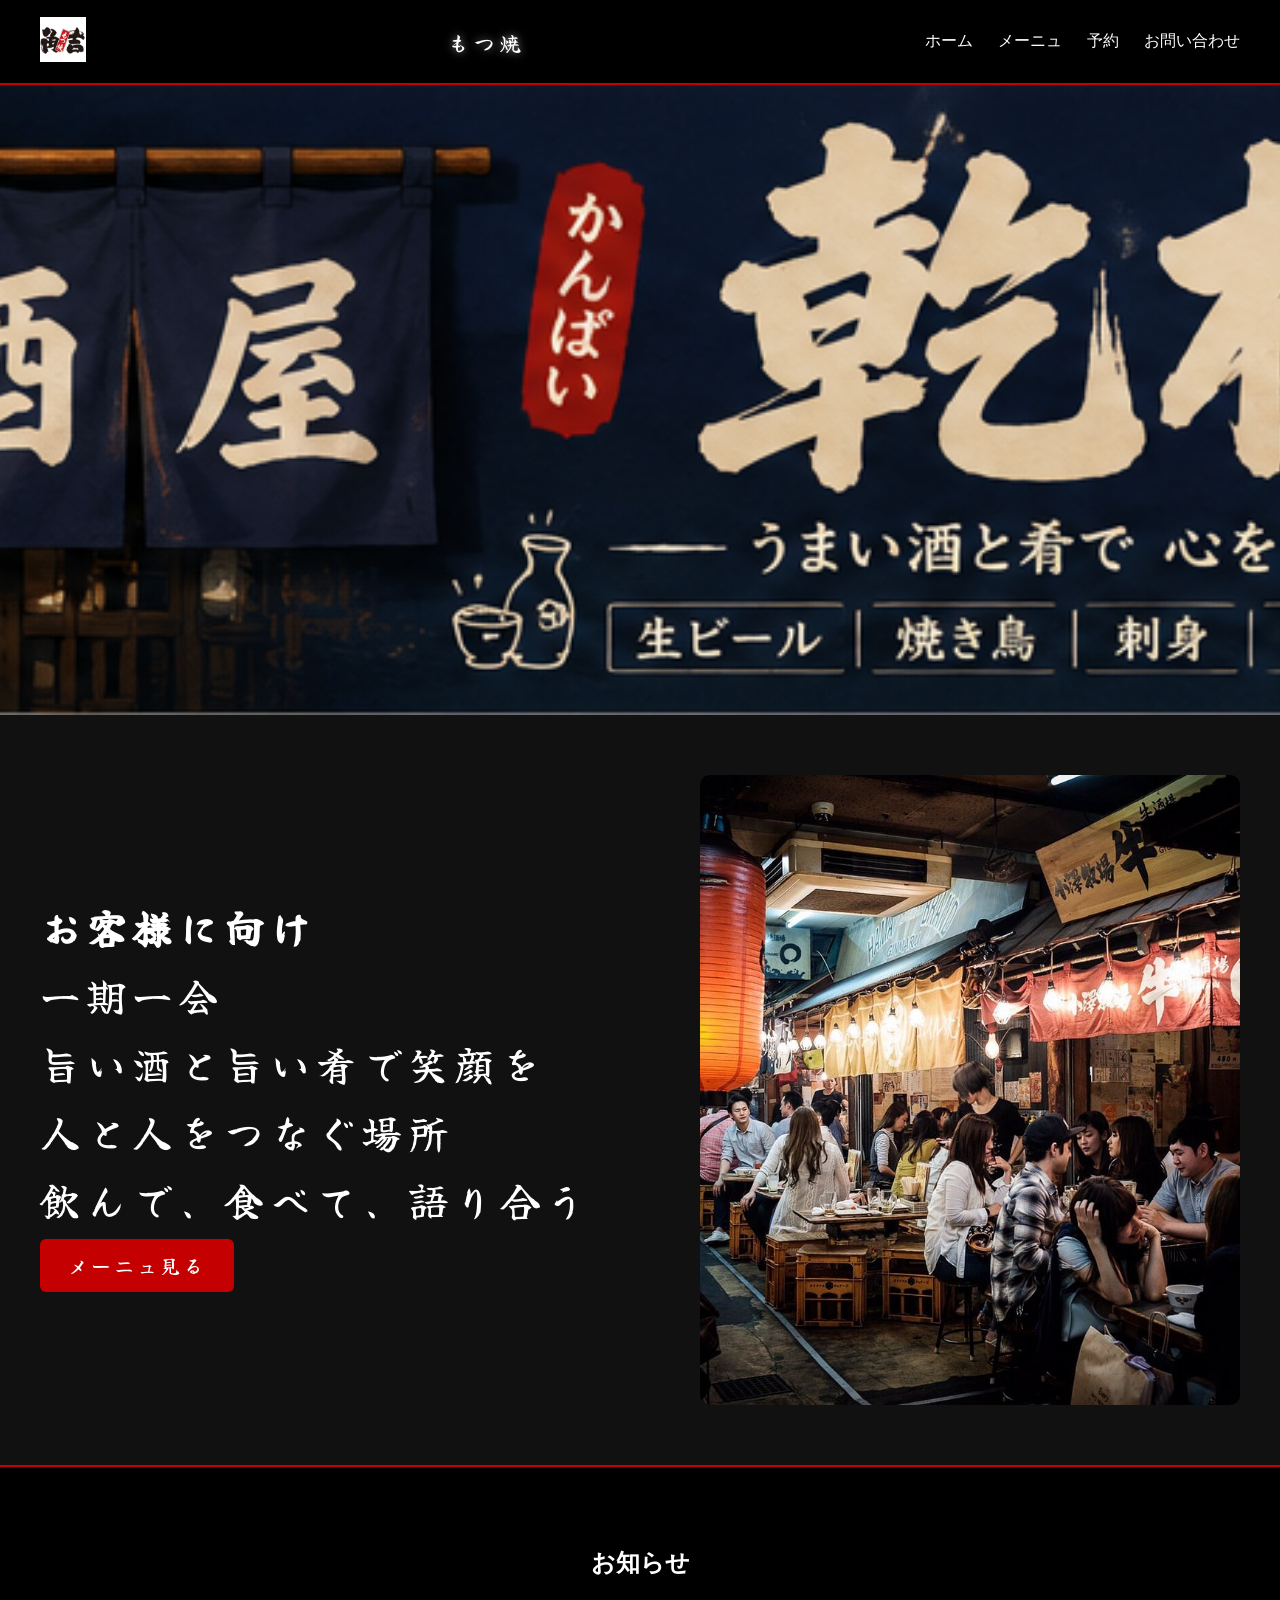
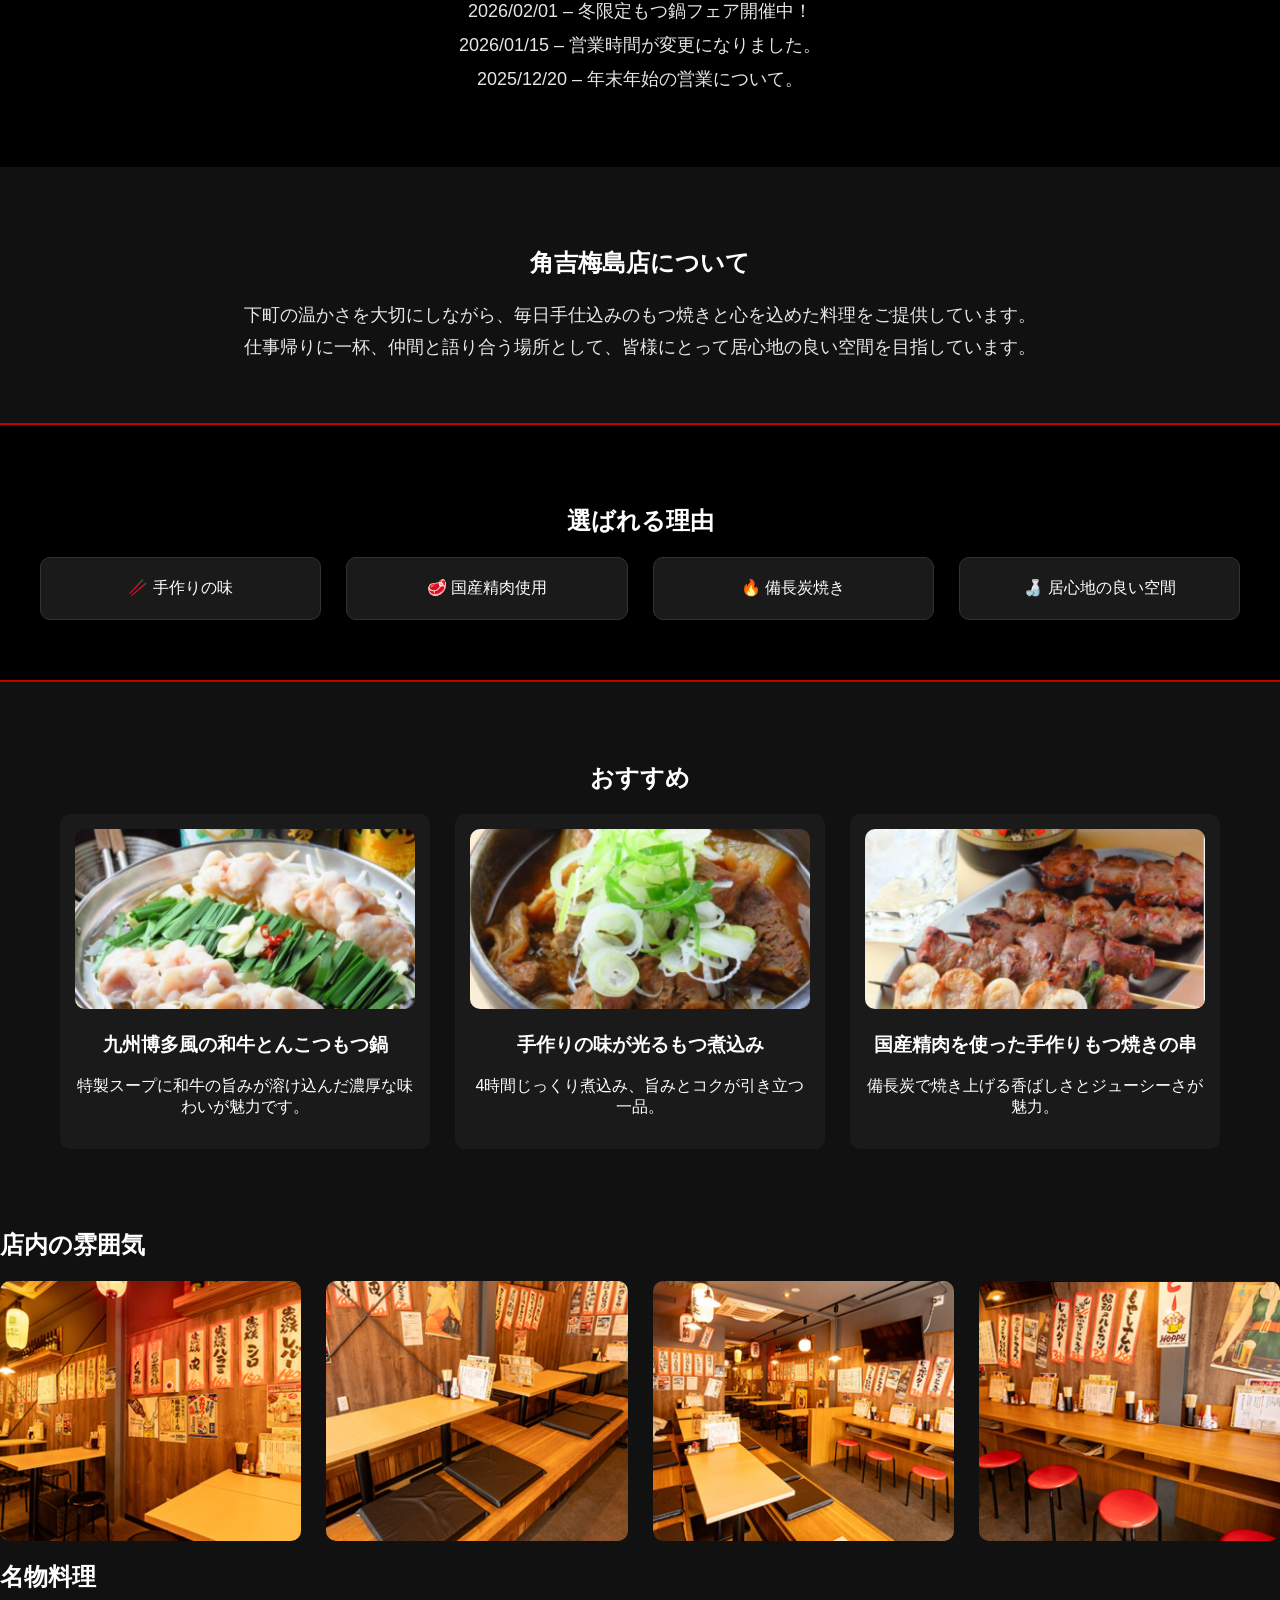
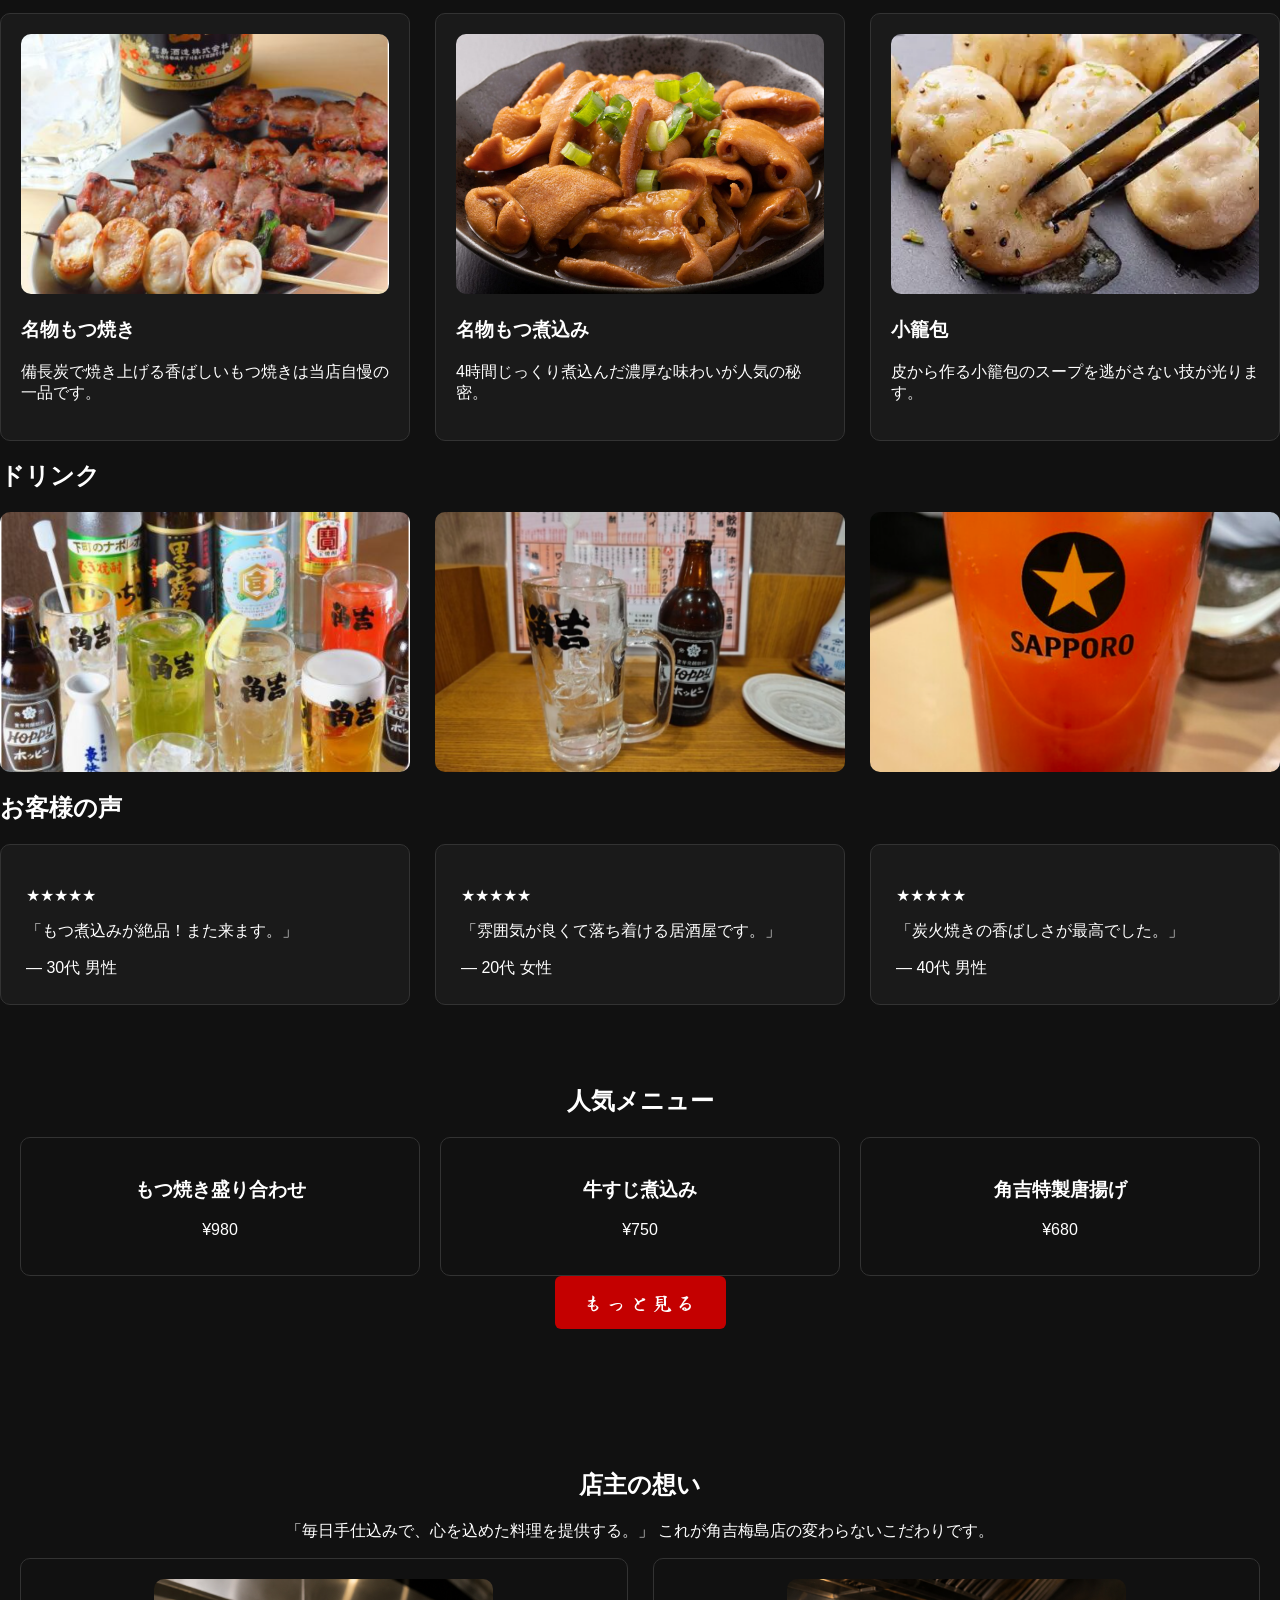
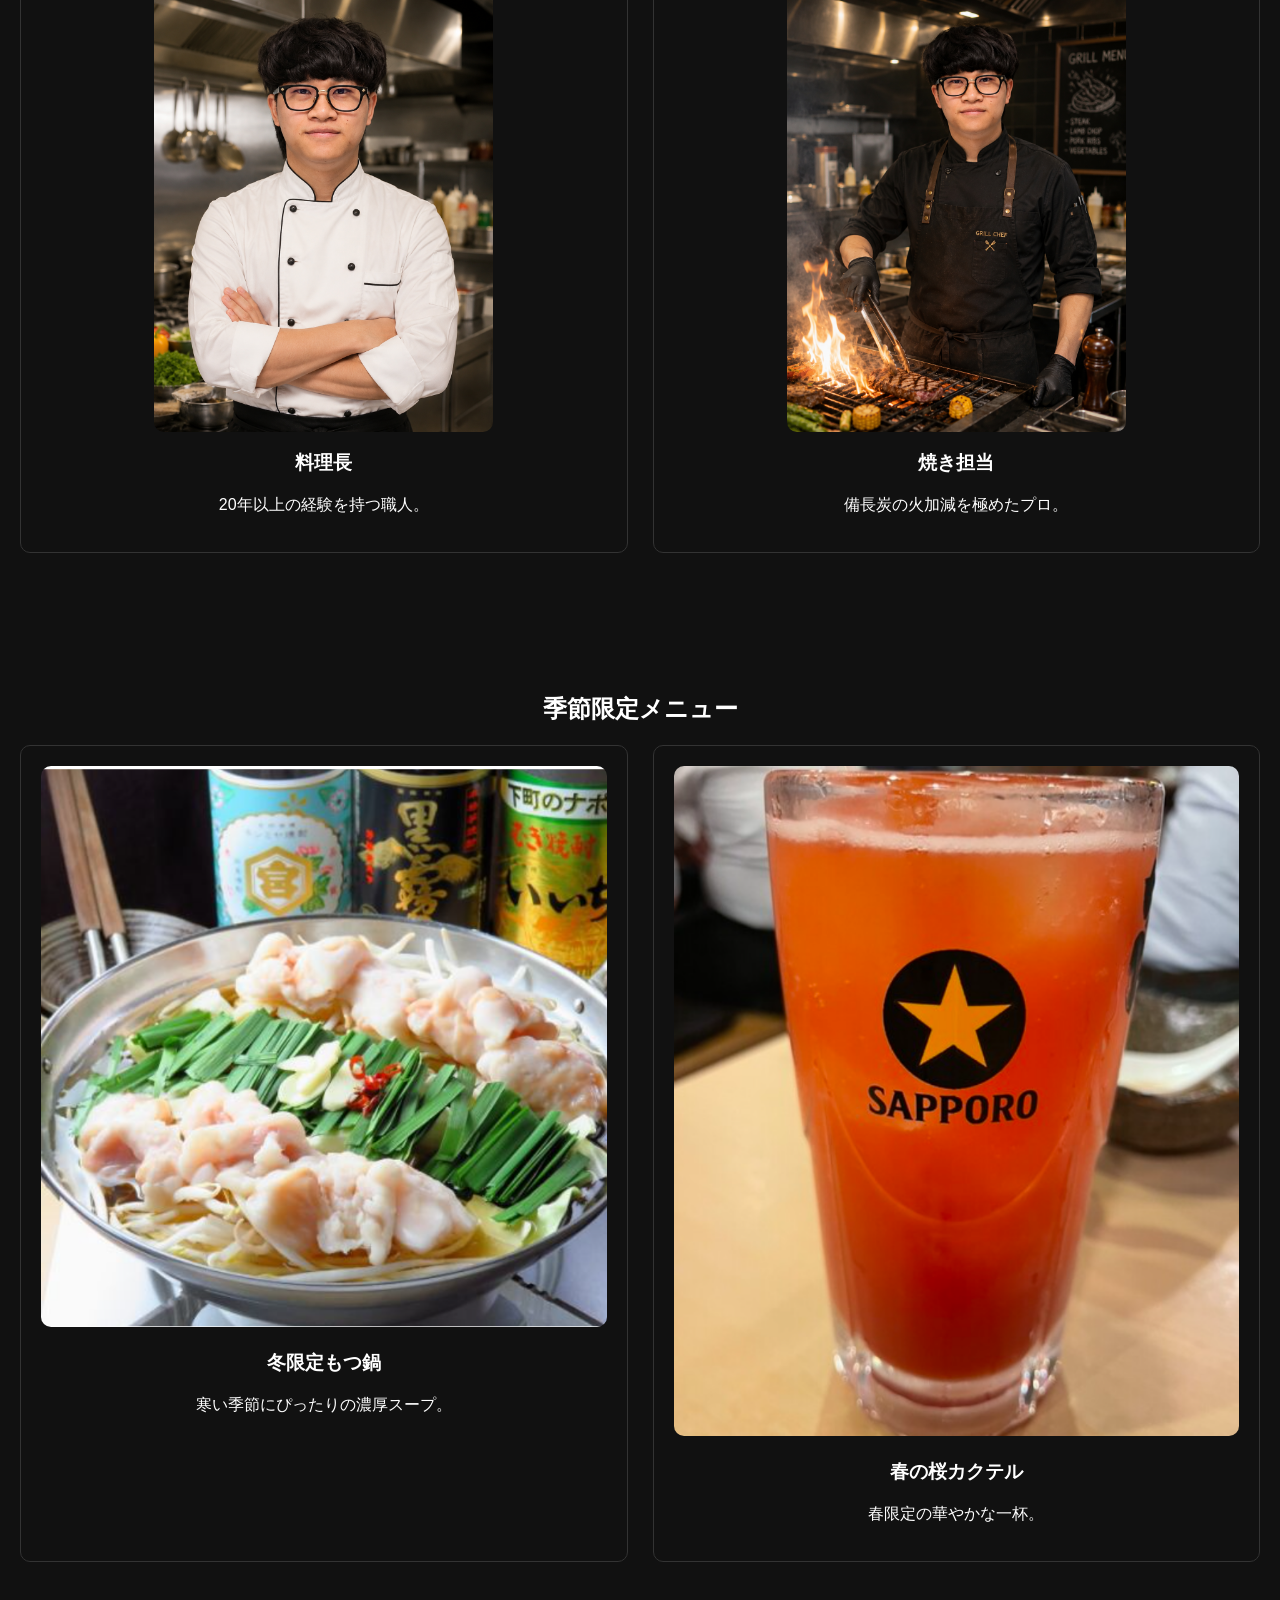
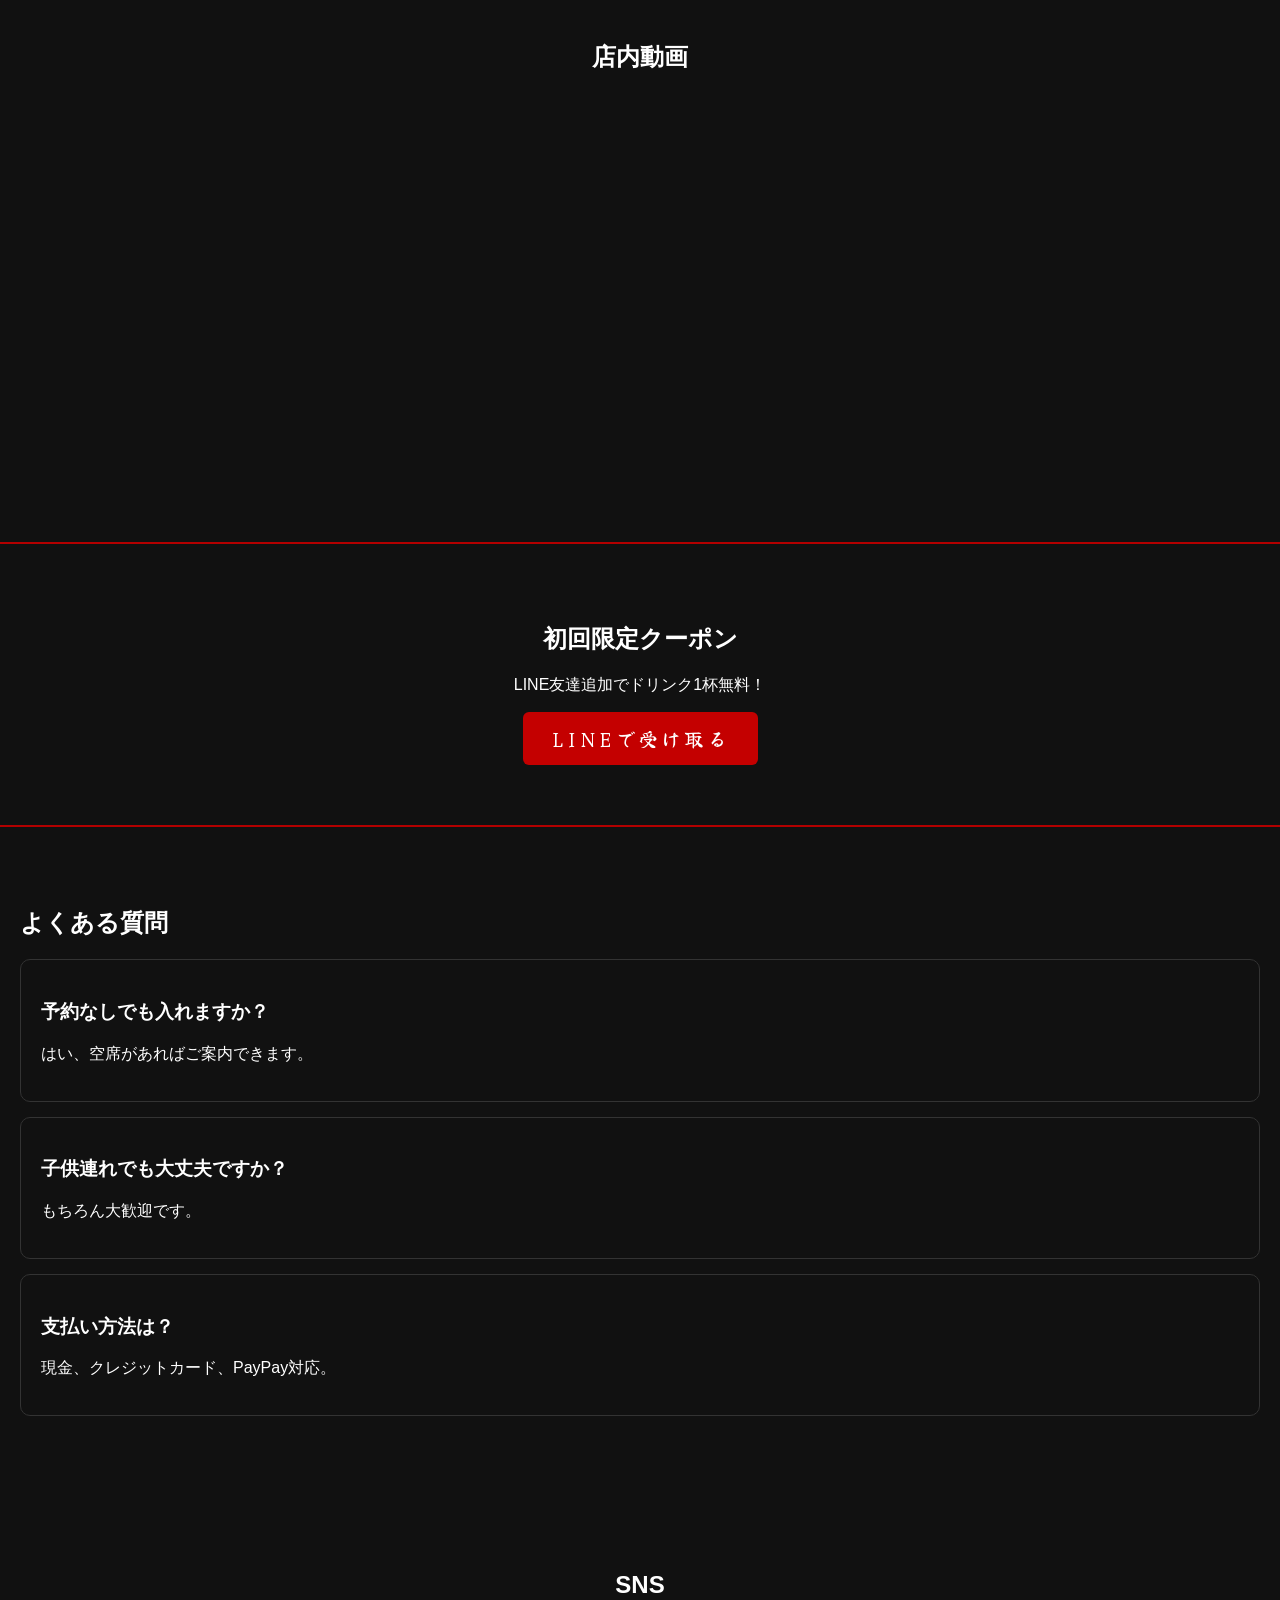
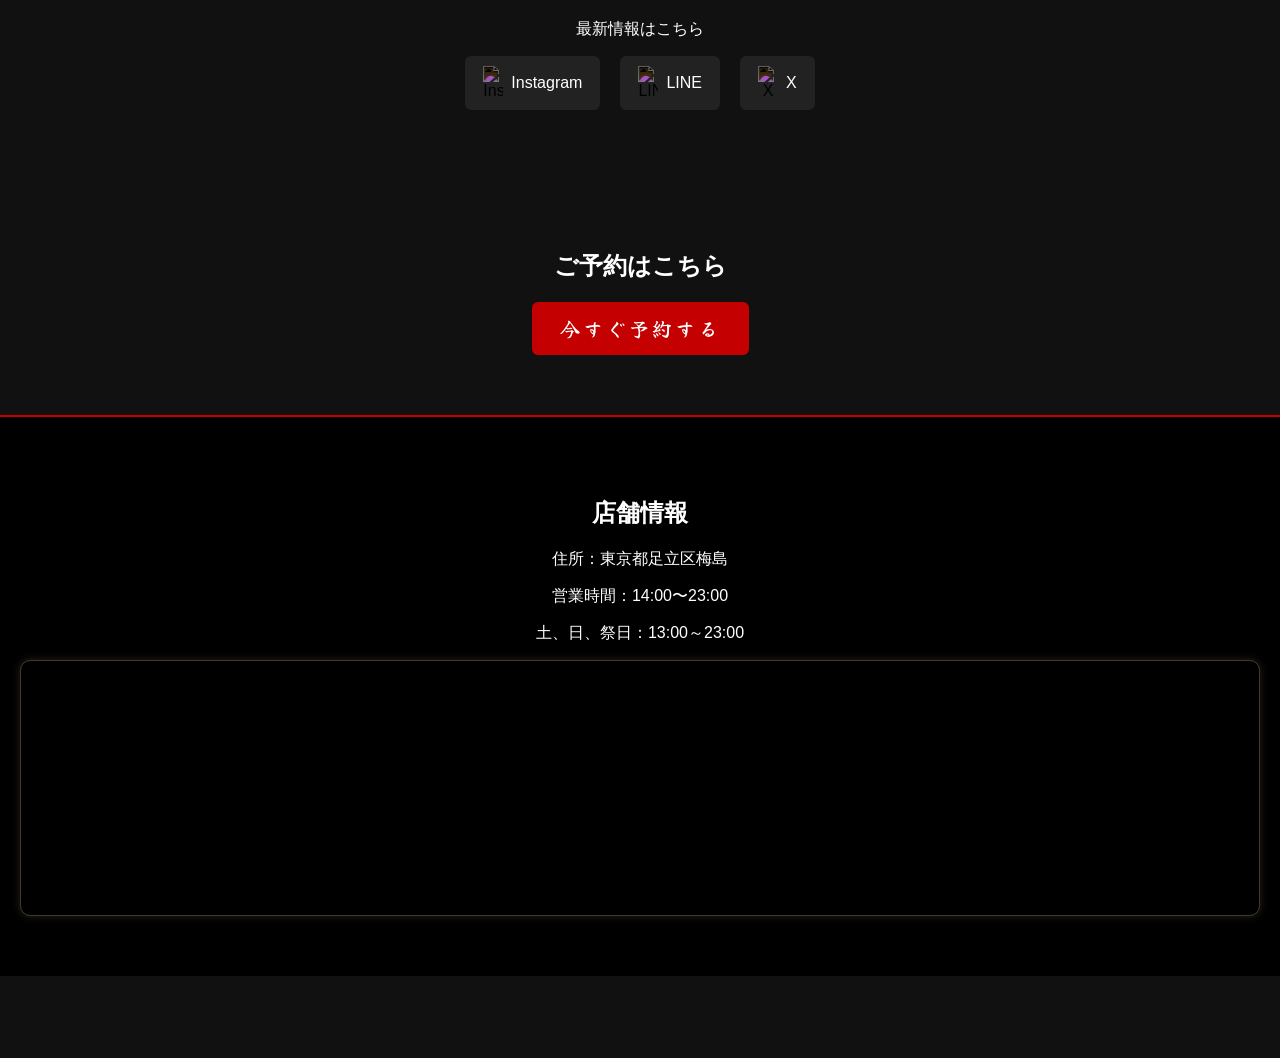
==== index.html @ 32a1dcc7 "Add all project files" ====
<!DOCTYPE html>
<html lang="vi">
<head>
    <meta charset="UTF-8">
    <meta name="viewport" content="width=device-width, initial-scale=1.0">
    <title>角吉梅島店</title>
    <link rel="stylesheet" href="style.css">
    <link rel="stylesheet" href="mobile.css" media="only screen and (max-width: 768px)">
    <link href="https://fonts.googleapis.com/css2?family=Yuji+Syuku&display=swap" rel="stylesheet">
</head>

<body>

    <!-- HEADER -->
    <header class="header reveal">
        <div class="logo">
            <img src="images/logo.jpg" alt="Logo">
        </div>

        <div class="header-tagline">もつ焼</div>

        <div class="menu-toggle">☰</div>

        <nav>
            <ul>
                <li><a href="index.html">ホーム</a></li>
                <li><a href="menu.html">メーニュ</a></li>
                <li><a href="reservation.html">予約</a></li>
                <li><a href="contact.html">お問い合わせ</a></li>
            </ul>
        </nav>
    </header>

    <!-- INDEX BANNER SLIDER -->
    <div id="indexBanner" class="reveal"></div>

    <!-- HERO -->
    <section class="hero reveal">
        <div class="hero-left">
            <h1>お客様に向け</h1>
            <p>一期一会</p>
            <p>旨い酒と旨い肴で笑顔を</p>
            <p>人と人をつなぐ場所</p>
            <p>飲んで、食べて、語り合う</p>
            <a href="menu.html" class="btn">メーニュ見る</a>
        </div>

        <div class="hero-right"></div>
    </section>

    <!-- NEWS -->
    <section class="news reveal">
        <h2>お知らせ</h2>
        <ul>
            <li>2026/02/01 – 冬限定もつ鍋フェア開催中！</li>
            <li>2026/01/15 – 営業時間が変更になりました。</li>
            <li>2025/12/20 – 年末年始の営業について。</li>
        </ul>
    </section>

    <!-- ABOUT -->
    <section class="about reveal">
        <h2>角吉梅島店について</h2>
        <p>下町の温かさを大切にしながら、毎日手仕込みのもつ焼きと心を込めた料理をご提供しています。仕事帰りに一杯、仲間と語り合う場所として、皆様にとって居心地の良い空間を目指しています。</p>
    </section>

    <!-- WHY CHOOSE US -->
    <section class="why-us reveal">
        <h2>選ばれる理由</h2>
        <div class="why-grid">
            <div class="why-item">🥢 手作りの味</div>
            <div class="why-item">🥩 国産精肉使用</div>
            <div class="why-item">🔥 備長炭焼き</div>
            <div class="why-item">🍶 居心地の良い空間</div>
        </div>
    </section>

    <!-- BEST SELLER -->
    <section class="best-seller reveal">
        <h2>おすすめ</h2>
        <div class="grid">
            <div class="card">
                <img src="images/nabe.jpg">
                <h3>九州博多風の和牛とんこつもつ鍋</h3>
                <p>特製スープに和牛の旨みが溶け込んだ濃厚な味わいが魅力です。</p>
            </div>

            <div class="card">
                <img src="images/gyusuzi.jpg">
                <h3>手作りの味が光るもつ煮込み</h3>
                <p>4時間じっくり煮込み、旨みとコクが引き立つ一品。</p>
            </div>

            <div class="card">
                <img src="images/yaki.jpg">
                <h3>国産精肉を使った手作りもつ焼きの串</h3>
                <p>備長炭で焼き上げる香ばしさとジューシーさが魅力。</p>
            </div>
        </div>
    </section>

    <!-- INTERIOR PHOTOS -->
    <section class="interior reveal">
        <h2>店内の雰囲気</h2>
        <div class="interior-grid">
            <img src="images/img3.jpg">
            <img src="images/img4.jpg">
            <img src="images/img6.jpg">
            <img src="images/img7.jpg">
        </div>
    </section>

    <!-- SIGNATURE DISHES -->
    <section class="signature reveal">
        <h2>名物料理</h2>
        <div class="signature-grid">
            <div class="sig-card">
                <img src="images/yaki.jpg">
                <h3>名物もつ焼き</h3>
                <p>備長炭で焼き上げる香ばしいもつ焼きは当店自慢の一品です。</p>
            </div>
            <div class="sig-card">
                <img src="images/motsuni.jpg">
                <h3>名物もつ煮込み</h3>
                <p>4時間じっくり煮込んだ濃厚な味わいが人気の秘密。</p>
            </div>
            <div class="sig-card">
                <img src="images/soronbo.jpg">
                <h3>小籠包</h3>
                <p>皮から作る小籠包のスープを逃がさない技が光ります。</p>
            </div>
        </div>
    </section>

    <!-- DRINKS -->
    <section class="drinks reveal">
        <h2>ドリンク</h2>
        <div class="drink-grid">
            <img src="images/drink1.jpg">
            <img src="images/drink2.jpg">
            <img src="images/drink3.jpg">
        </div>
    </section>

    <!-- REVIEWS -->
    <section class="reviews reveal">
        <h2>お客様の声</h2>
        <div class="review-grid">
            <div class="review">
                <p>★★★★★</p>
                <p>「もつ煮込みが絶品！また来ます。」</p>
                <span>— 30代 男性</span>
            </div>

            <div class="review">
                <p>★★★★★</p>
                <p>「雰囲気が良くて落ち着ける居酒屋です。」</p>
                <span>— 20代 女性</span>
            </div>

            <div class="review">
                <p>★★★★★</p>
                <p>「炭火焼きの香ばしさが最高でした。」</p>
                <span>— 40代 男性</span>
            </div>
        </div>
    </section>

    <!-- ⭐ NEW: MENU PREVIEW -->
    <section class="menu-preview reveal">
        <h2>人気メニュー</h2>
        <div class="menu-grid">
            <div class="menu-item">
                <h3>もつ焼き盛り合わせ</h3>
                <p>¥980</p>
            </div>
            <div class="menu-item">
                <h3>牛すじ煮込み</h3>
                <p>¥750</p>
            </div>
            <div class="menu-item">
                <h3>角吉特製唐揚げ</h3>
                <p>¥680</p>
            </div>
        </div>
        <a href="menu.html" class="btn">もっと見る</a>
    </section>

    <!-- ⭐ NEW: STAFF -->
    <section class="staff reveal">
        <h2>店主の想い</h2>
        <p>「毎日手仕込みで、心を込めた料理を提供する。」  
        これが角吉梅島店の変わらないこだわりです。</p>

        <div class="staff-grid">
            <div class="staff-card">
                <img src="images/daubep.jpg">
                <h3>料理長</h3>
                <p>20年以上の経験を持つ職人。</p>
            </div>
            <div class="staff-card">
                <img src="images/nuong.jpg">
                <h3>焼き担当</h3>
                <p>備長炭の火加減を極めたプロ。</p>
            </div>
        </div>
    </section>

    <!-- ⭐ NEW: SEASONAL MENU -->
    <section class="season reveal">
        <h2>季節限定メニュー</h2>
        <div class="season-grid">
            <div class="season-card">
                <img src="images/nabe.jpg">
                <h3>冬限定もつ鍋</h3>
                <p>寒い季節にぴったりの濃厚スープ。</p>
            </div>
            <div class="season-card">
                <img src="images/drink3.jpg">
                <h3>春の桜カクテル</h3>
                <p>春限定の華やかな一杯。</p>
            </div>
        </div>
    </section>

    <!-- ⭐ NEW: VIDEO -->
    <section class="video reveal">
        <h2>店内動画</h2>
        <video 
            width="100%" 
            autoplay 
            loop 
            muted 
            playsinline 
            preload="auto"
        >
            <source src="images/shop.mp4" type="video/mp4">
        </video>
    </section>

    
    <!-- ⭐ NEW: COUPON -->
    <section class="coupon reveal">
        <h2>初回限定クーポン</h2>
        <p>LINE友達追加でドリンク1杯無料！</p>
        <a href="#" class="btn">LINEで受け取る</a>
    </section>

    <!-- ⭐ NEW: FAQ -->
    <section class="faq reveal">
        <h2>よくある質問</h2>
        <div class="faq-item">
            <h3>予約なしでも入れますか？</h3>
            <p>はい、空席があればご案内できます。</p>
        </div>
        <div class="faq-item">
            <h3>子供連れでも大丈夫ですか？</h3>
            <p>もちろん大歓迎です。</p>
        </div>
        <div class="faq-item">
            <h3>支払い方法は？</h3>
            <p>現金、クレジットカード、PayPay対応。</p>
        </div>
    </section>

    <!-- SNS -->
    <section class="sns reveal">
        <h2>SNS</h2>
        <p>最新情報はこちら</p>
        <div class="sns-icons">
            <a href="https://www.instagram.com" target="_blank" class="sns-btn">
                <img src="https://cdn.jsdelivr.net/gh/simple-icons/simple-icons/icons/instagram.svg" alt="Instagram">
                Instagram
            </a>

            <a href="https://line.me/" target="_blank" class="sns-btn">
                <img src="https://cdn.jsdelivr.net/gh/simple-icons/simple-icons/icons/line.svg" alt="LINE">
                LINE
            </a>

            <a href="https://x.com" target="_blank" class="sns-btn">
                <img src="https://cdn.jsdelivr.net/gh/simple-icons/simple-icons/icons/x.svg" alt="X">
                X
            </a>
        </div>
    </section>

    <!-- CTA -->
    <section class="cta reveal">
        <h2>ご予約はこちら</h2>
        <a href="reservation.html" class="btn">今すぐ予約する</a>
    </section>

    <!-- MAP + INFO -->
    <section class="info reveal">
        <h2>店舗情報</h2>
        <p>住所：東京都足立区梅島</p>
        <p>営業時間：14:00〜23:00</p>
        <p>土、日、祭日：13:00～23:00</p>

        <div class="washi-map">
                <div class="map-overlay" onclick="window.open('https://maps.app.goo.gl/3fviy5unuEPSouro9', '_blank')"></div>

                    <iframe 
                        src="https://www.google.com/maps/embed?pb=!1m18!1m12!1m3!1d3239.799905064747!2d139.803889!3d35.774915!2m3!1f0!2f0!3f0!3m2!1i1024!2i768!4f13.1!3m3!1m2!1s0x60188e6c4b0e9e4f%3A0x4f3c3f6e0d70e395!2z44CSMTIwLTAwMjMgVG9reW8sIEFkYWNoaSBDaXR5LCBVbWVqaW1hLCAzIENob21l4oiSIOODreODvOODiOODvOODq-ODiQ!5e0!3m2!1sja!2sjp!4v1717570000000"
                        width="100%" 
                        height="250" 
                        style="border:0;" 
                        allowfullscreen 
                        loading="lazy">
                    </iframe>
                </div>


        </div>
    </section>

    <!-- FLOATING BUTTON -->
    <a href="reservation.html" class="floating-reserve reveal">予約</a>

    <!-- FOOTER -->
    <footer class="footer reveal">
        <div class="footer-nav">
            <a href="index.html">ホーム</a>
            <a href="menu.html">メーニュ</a>
            <a href="reservation.html">予約</a>
            <a href="contact.html">連絡先</a>
            <a href="#">プライバシーポリシー</a>
        </div>
        © 2026 居酒屋 – Tokyo, Japan
    </footer>

    <!-- JS MENU MOBILE -->
    <script src="main.js"></script>
    <script src="index.js"></script>

</body>
</html>
---- style.css ----
/* ===========================
   全体設定（GLOBAL）
=========================== */
body {
    margin: 0;
    font-family: "Poppins", sans-serif;
    background: #111;
    color: #fff;
    opacity: 0;
    animation: fadeIn 0.8s ease-in-out forwards;
}

@keyframes fadeIn {
    to { opacity: 1; }
}

.reveal {
    opacity: 0;
    transform: translateY(40px);
    transition: all 0.8s ease;
}
.reveal.active {
    opacity: 1;
    transform: translateY(0);
}

/* ===========================
   ヘッダー
=========================== */
.header {
    display: flex;
    justify-content: space-between;
    align-items: center;
    padding: 15px 40px;
    background: #000;
    border-bottom: 2px solid #c40000;
    position: relative;
}

.logo img {
    height: 45px;
}

.header-tagline {
    font-family: 'Yuji Syuku', serif;
    font-size: 22px;
    letter-spacing: 4px;
    text-shadow: 0 0 8px rgba(255,255,255,0.6);
}

nav ul {
    display: flex;
    gap: 25px;
    list-style: none;
}
nav ul li a {
    color: #fff;
    text-decoration: none;
    font-weight: 500;
}

.menu-toggle {
    display: none;
    font-size: 28px;
    cursor: pointer;
    color: #fff;
}

/* ===========================
   トップバナー
=========================== */
#indexBanner {
    width: 100%;
    height: 70vh;
    overflow: hidden;
    position: relative;
}

/* ===========================
   ヒーローセクション
=========================== */
.hero {
    display: flex;
    justify-content: space-between;
    align-items: center;
    padding: 60px 40px;
    height: 70vh;
}

.hero-left {
    width: 50%;
}
.hero-left h1,
.hero-left p {
    font-family: 'Yuji Syuku', serif;
    font-size: 40px;
    letter-spacing: 6px;
    margin: 10px 0;
}

.hero-right {
    width: 45%;
    height: 100%;
    background-image: url('images/hero.jpg');
    background-size: cover;
    background-position: center;
    border-radius: 10px;
    background-attachment: fixed;
}

.btn {
    display: inline-block;
    padding: 12px 28px;
    background: #c40000;
    color: #fff;
    font-family: 'Yuji Syuku', serif;
    font-size: 20px;
    letter-spacing: 3px;
    border-radius: 6px;
    text-decoration: none;
    transition: 0.3s;
}
.btn:hover {
    background: #e00000;
    transform: translateY(-3px);
}

/* ===========================
   お知らせ
=========================== */
.news {
    padding: 60px 40px;
    background: #000;
    border-top: 2px solid #c40000;
    text-align: center;
}
.news ul {
    list-style: none;
    padding: 0;
}
.news li {
    margin: 10px 0;
    font-size: 18px;
    opacity: 0.9;
}

/* ===========================
   店舗紹介
=========================== */
.about {
    padding: 60px 40px;
    text-align: center;
}
.about p {
    max-width: 800px;
    margin: auto;
    font-size: 18px;
    line-height: 1.8;
    opacity: 0.9;
}

/* ===========================
   選ばれる理由
=========================== */
.why-us {
    padding: 60px 40px;
    text-align: center;
    background: #000;
    border-top: 2px solid #c40000;
    border-bottom: 2px solid #c40000;
}
.why-grid {
    display: grid;
    grid-template-columns: repeat(4, 1fr);
    gap: 25px;
}
.why-item {
    background: #1a1a1a;
    padding: 20px;
    border-radius: 10px;
    border: 1px solid #333;
    transition: 0.3s;
}
.why-item:hover {
    background: #222;
    transform: translateY(-5px);
}

/* ===========================
   人気メニュー
=========================== */
.best-seller {
    padding: 60px;
    text-align: center;
}
.grid {
    display: grid;
    grid-template-columns: repeat(3, 1fr);
    gap: 25px;
}
.card {
    background: #1a1a1a;
    padding: 15px;
    border-radius: 10px;
    transition: 0.2s;
}
.card:hover {
    background: #222;
    transform: translateY(-5px);
}

/* ===========================
   カード画像（共通）
=========================== */
.card img {
    width: 100%;
    height: 180px;
    object-fit: cover;
    border-radius: 10px;
}

/* ===========================
   内観 / 看板料理 / ドリンク
=========================== */
.interior-grid,
.signature-grid,
.drink-grid {
    display: grid;
    grid-template-columns: repeat(auto-fit, minmax(260px, 1fr));
    gap: 25px;
}

.interior-grid img,
.drink-grid img,
.sig-card img {
    width: 100%;
    height: 260px;
    object-fit: cover;
    border-radius: 10px;
    transition: 0.3s;
}
.interior-grid img:hover,
.drink-grid img:hover {
    transform: scale(1.05);
}

.sig-card {
    background: #1a1a1a;
    padding: 20px;
    border-radius: 10px;
    border: 1px solid #333;
    transition: 0.3s;
}
.sig-card:hover {
    background: #222;
    transform: translateY(-5px);
}

/* ===========================
   レビュー
=========================== */
.review-grid {
    display: grid;
    grid-template-columns: repeat(3, 1fr);
    gap: 25px;
}
.review {
    background: #1a1a1a;
    padding: 25px;
    border-radius: 10px;
    border: 1px solid #333;
}

/* ===========================
   メニュープレビュー
=========================== */
.menu-preview {
    padding: 60px 20px;
    text-align: center;
}
.menu-grid {
    display: grid;
    grid-template-columns: repeat(3, 1fr);
    gap: 20px;
}
.menu-item {
    background: #111;
    padding: 20px;
    border-radius: 10px;
    border: 1px solid #333;
}

/* ===========================
   スタッフ紹介
=========================== */
.staff {
    padding: 60px 20px;
    text-align: center;
}
.staff-grid {
    display: grid;
    grid-template-columns: repeat(2, 1fr);
    gap: 25px;
}
.staff-card {
    background: #111;
    padding: 20px;
    border-radius: 10px;
    border: 1px solid #333;
    text-align: center;
}
.staff-card img {
    width: 60%;
    display: block;
    margin: 0 auto;
    border-radius: 10px;
}

/* ===========================
   季節メニュー
=========================== */
.season {
    padding: 60px 20px;
    text-align: center;
}
.season-grid {
    display: grid;
    grid-template-columns: repeat(2, 1fr);
    gap: 25px;
}
.season-card {
    background: #111;
    padding: 20px;
    border-radius: 10px;
    border: 1px solid #333;
}
.season-card img {
    width: 100%;
    border-radius: 10px;
}

/* ===========================
   動画セクション
=========================== */
.video {
    width: 100%;
    height: 60vh;
    max-height: 520px;
    min-height: 300px;
    overflow: hidden;

    display: flex;
    flex-direction: column;
    align-items: center;
}
.video video {
    width: 70%;
    height: 100%;
    object-fit: cover;
    object-position: center;
}

/* ===========================
   クーポン
=========================== */
.coupon {
    padding: 60px 20px;
    text-align: center;
    background: #111;
    border-top: 2px solid #b30000;
    border-bottom: 2px solid #b30000;
}

/* ===========================
   FAQ
=========================== */
.faq {
    padding: 60px 20px;
}
.faq-item {
    background: #111;
    padding: 20px;
    border-radius: 10px;
    border: 1px solid #333;
    margin-bottom: 15px;
}

/* ===========================
   SNS
=========================== */
.sns {
    padding: 60px 20px;
    text-align: center;
}
.sns-icons {
    display: flex;
    justify-content: center;
    gap: 20px;
    margin-top: 15px;
}
.sns-btn {
    display: flex;
    align-items: center;
    gap: 8px;
    padding: 10px 18px;
    background: #222;
    color: #fff;
    border-radius: 6px;
    text-decoration: none;
    transition: 0.3s;
}
.sns-btn img {
    width: 20px;
    filter: invert(1);
}
.sns-btn:hover {
    background: #444;
}

/* ===========================
   CTA
=========================== */
.cta {
    padding: 60px 20px;
    text-align: center;
    background: #111;
}

/* ===========================
   店舗情報
=========================== */
.info {
    padding: 60px 20px;
    text-align: center;
    background: #000;
    border-top: 2px solid #c40000;
}
.map iframe {
    border-radius: 10px;
}

/* ===========================
   浮動予約ボタン
=========================== */
.floating-reserve {
    position: fixed;
    bottom: 25px;
    right: 25px;
    background: #c40000;
    padding: 14px 22px;
    border-radius: 50px;
    font-family: 'Yuji Syuku', serif;
    font-size: 20px;
    text-decoration: none;
    box-shadow: 0 0 10px rgba(255,0,0,0.6);
    transition: 0.3s;
}
.floating-reserve:hover {
    transform: scale(1.1);
}

/* ===========================
   バナースライダー
=========================== */
#indexBanner {
    width: 100%;
    height: 70vh;
    overflow: hidden;
    position: relative;
}

#bannerTrack {
    display: flex;
    height: 100%;
    transition: transform 0.8s cubic-bezier(0.25, 0.1, 0.25, 1);
    will-change: transform;
}

.banner-slide {
    width: 100%;
    height: 100%;
    flex-shrink: 0;
    background-size: cover;
    background-position: center;
}

/* ===========================
   メニューページカード
=========================== */
.menu-page .card {
    background: #1a1a1a;
    padding: 20px;
    border-radius: 10px;
    border: 1px solid #333;
    transition: 0.3s;
    text-align: center;
}

.menu-page .card:hover {
    background: #222;
    transform: translateY(-5px);
}

.menu-page .card img {
    width: 100%;
    height: 180px;
    object-fit: cover;
    border-radius: 10px;
}

.menu-page .card h3 {
    margin: 15px 0 5px;
    font-size: 20px;
    letter-spacing: 2px;
}

.menu-page .card .price {
    color: #c40000;
    font-weight: bold;
    margin: 5px 0;
}

.menu-page .card .desc {
    font-size: 14px;
    opacity: 0.8;
}

/* ===========================
   メニューリストグリッド
=========================== */
#menuList {
    display: grid;
    grid-template-columns: repeat(auto-fit, minmax(260px, 1fr));
    gap: 25px;
    margin-top: 30px;
}

/* ===========================
   カテゴリータブ（和風）
=========================== */
.menu-tabs {
    display: flex;
    justify-content: center;
    gap: 15px;
    margin: 30px 0;
    flex-wrap: wrap;
}

.menu-tabs button {
    padding: 12px 28px;
    background: #111;
    border: 1px solid #c40000;
    color: #fff;
    font-family: 'Yuji Syuku', serif;
    font-size: 18px;
    letter-spacing: 3px;
    border-radius: 8px;
    cursor: pointer;
    transition: 0.25s ease;
    box-shadow: 0 0 8px rgba(255,0,0,0.25);
}

.menu-tabs button:hover {
    background: #c40000;
    transform: translateY(-3px);
    box-shadow: 0 0 12px rgba(255,0,0,0.6);
}

.menu-tabs button.active-tab {
    background: #c40000;
    border-color: #ff1a1a;
    box-shadow: 0 0 12px rgba(255,0,0,0.7);
}

/* ===========================
   和紙カード
=========================== */
.washi-card {
    background: rgba(255, 248, 230, 0.08);
    border: 1px solid rgba(255, 230, 180, 0.25);
    border-radius: 12px;
    padding: 22px 25px;
    backdrop-filter: blur(3px);
    box-shadow: 0 0 12px rgba(0,0,0,0.35);
    position: relative;
}

.washi-card::before {
    content: "";
    position: absolute;
    inset: 0;
    border-radius: 12px;
    border: 2px solid rgba(255, 230, 180, 0.15);
    mask: linear-gradient(#000 0 0) content-box, linear-gradient(#000 0 0);
    -webkit-mask-composite: xor;
            mask-composite: exclude;
    padding: 6px;
}

.washi-card h2 {
    font-family: 'Yuji Syuku', serif;
    font-size: 22px;
    margin-bottom: 12px;
    letter-spacing: 3px;
    color: #ffe7c2;
    border-left: 4px solid #d4a373;
    padding-left: 10px;
}

.washi-card p {
    margin: 6px 0;
    font-size: 15px;
    color: #f5e9d3;
    letter-spacing: 1px;
}

.washi-map {
    margin-top: 15px;
    border-radius: 10px;
    overflow: hidden;
    border: 1px solid rgba(255, 230, 180, 0.25);
    box-shadow: 0 0 10px rgba(255, 230, 180, 0.15);
    position: relative;
}

.map-overlay {
    position: absolute;
    inset: 0;
    z-index: 5;
    cursor: pointer;
}

.washi-map iframe {
    width: 100%;
    height: 250px;
    border: 0;
    pointer-events: none;
}
---- mobile.css ----
/* ===========================
   モバイル版 – プレミアム和風スタイル
=========================== */
@media (max-width: 768px) {

    /* Toàn trang thu nhỏ */
   body {
        padding: 0;
        margin: 0;
        padding-top: 80px !important; /* giữ header không che nội dung */
        /* ❌ ĐÃ BỎ scale vì gây mất nút 3 gạch */
    }

    /* Header luôn nằm trên banner */
    .header {
        position: fixed !important;
        top: 0;
        left: 0;
        width: 100%;
        padding: 10px 20px;
        z-index: 1000000 !important;
        background: #000;
    }

    /* Nút 3 gạch */
    .menu-toggle {
        display: block;
        font-size: 32px;
        color: white;
        cursor: pointer;

        position: fixed;
        right: 20px;
        top: 20px;

        z-index: 2000000 !important;
    }

    /* NAV tách khỏi body */
    .header nav {
        position: fixed;
        top: 0;
        right: 0;
        z-index: 1500000 !important;
        transform: none !important;
    }

    /* ===========================
       MENU NẰM BÊN PHẢI – ẨN MẶC ĐỊNH
    ============================ */
    .header nav ul {
        display: none; /* KHÔNG dùng !important */

        position: fixed;
        top: 70px;        /* ngay dưới nút 3 gạch */
        right: 20px;      /* sát mép phải */
        width: 180px;
        padding: 15px 20px;

        background: #111;
        border: 1px solid #333;
        border-radius: 8px;

        flex-direction: column;
        gap: 15px;

        z-index: 999999 !important;

        /* hiệu ứng */
        opacity: 0;
        pointer-events: none;
        transform: translateY(-10px);
        transition: all 0.25s ease;
    }

    /* Khi active → hiện menu */
    .header nav ul.active {
        display: flex !important;
        opacity: 1;
        pointer-events: auto;
        transform: translateY(0);
    }

    .header nav ul li a {
        font-size: 18px;
        letter-spacing: 2px;
        padding: 8px 0;
        display: block;
    }

    .logo img {
        height: 38px;
    }

    /* Banner luôn nằm dưới menu */
    #indexBanner,
    #bannerTrack,
    .banner-slide {
        z-index: 1 !important;
        position: relative !important;
    }

    #indexBanner {
        height: 40vh;
    }
    /* ===========================
       ヒーローセクション
    ============================ */
    .hero {
        flex-direction: row;
        gap: 15px;
        padding: 20px;
        height: auto;
    }

    .hero-left h1,
    .hero-left p {
        font-size: 26px;
        letter-spacing: 4px;
    }

    .hero-right {
        height: 220px;
        background-attachment: scroll;
    }

    /* ===========================
       汎用グリッド
    ============================ */
    .grid,
    .signature-grid,
    .drink-grid,
    .interior-grid,
    .review-grid,
    .staff-grid,
    .season-grid {
        grid-template-columns: repeat(2, 1fr) !important;
        gap: 15px;
    }

    .card img,
    .sig-card img,
    .drink-grid img,
    .interior-grid img,
    .season-card img {
        height: 180px;
    }

    /* ===========================
       動画セクション
    ============================ */
    .video video {
        width: 100%;
        height: 260px;
        object-fit: cover;
    }

    /* ===========================
       予約フォーム
    ============================ */
    .reservation-container {
        width: 90%;
        margin: auto;
        padding: 20px;
    }

    .reservation-container input,
    .reservation-container select,
    .reservation-container textarea {
        font-size: 16px;
        padding: 12px;
    }

    .reservation-btn {
        width: 100%;
        padding: 16px;
        font-size: 18px;
    }

    /* ===========================
       ポップアップ
    ============================ */
    .popup-box {
        width: 85%;
        padding: 20px;
        font-size: 16px;
    }

    .popup-box button {
        width: 100%;
        padding: 14px;
        font-size: 16px;
    }

    /* ===========================
       浮動ボタン
    ============================ */
    .floating-reserve {
        bottom: 20px;
        right: 20px;
        padding: 12px 20px;
        font-size: 18px;
    }

    /* ===========================
       地図
    ============================ */
    .map iframe,
    .washi-map iframe {
        height: 200px;
    }
}

/* ===========================
   メニューページ – 横スクロール
=========================== */
@media (max-width: 768px) {

    .menu-grid {
        display: flex !important;
        flex-direction: row;
        overflow-x: auto;
        overflow-y: hidden;
        gap: 12px;
        padding: 10px 0;
        width: 100%;
        scroll-snap-type: x mandatory;

        scrollbar-width: none;
    }
    .menu-grid::-webkit-scrollbar {
        display: none;
    }

    .menu-grid .card {
        min-width: 150px;
        max-width: 150px;
        flex-shrink: 0;
        scroll-snap-align: start;

        background: #1a1a1a;
        padding: 12px;
        border-radius: 10px;
        border: 1px solid #333;
        text-align: center;
    }

    .menu-grid .card img {
        width: 100%;
        height: 120px;
        object-fit: cover;
        border-radius: 8px;
    }

    .menu-grid .card h3 {
        font-size: 14px;
        margin: 8px 0 4px;
        letter-spacing: 1px;
    }

    .menu-grid .card .price {
        font-size: 14px;
        margin-bottom: 4px;
        color: #c40000;
    }

    .menu-grid .card .desc {
        font-size: 12px;
        opacity: 0.7;
    }
}

/* ===========================
   メニューページ – 5品表示
=========================== */
@media (max-width: 768px) {

    .menu-banner {
        width: 100%;
        overflow: hidden;
    }

    .menu-banner img {
        width: 100%;
        height: auto;
        object-fit: contain;
        display: block;
        max-height: 200px;
    }

    #menuList {
        display: grid !important;
        grid-template-columns: repeat(5, 1fr) !important;
        gap: 10px;
        padding: 10px;
    }

    #menuList .card {
        background: #1a1a1a;
        padding: 8px;
        border-radius: 8px;
        border: 1px solid #333;
        text-align: center;
    }

    #menuList .card img {
        width: 100%;
        height: 70px;
        object-fit: cover;
        border-radius: 6px;
    }

    #menuList .card h3 {
        font-size: 11px;
        margin: 5px 0 2px;
        letter-spacing: 0.5px;
    }

    #menuList .card .price {
        font-size: 11px;
        margin-bottom: 2px;
        color: #c40000;
    }

    #menuList .card .desc {
        font-size: 10px;
        opacity: 0.6;
    }
}

/* ===========================
   お問い合わせページ – モバイル
=========================== */
@media (max-width: 768px) {

    body {
        transform: scale(0.80);
        transform-origin: top center;
        width: 130%;
        margin-left: auto;
        margin-right: auto;
        display: block;
    }

    .contact-container {
        width: 85%;
        margin: 20px auto;
        padding: 14px 12px;

        background: #111;
        border-radius: 10px;
        border: 1px solid #333;
    }

    .contact-container h1 {
        font-size: 22px;
        text-align: center;
        letter-spacing: 3px;
        margin-bottom: 10px;
        color: #c40000;
    }

    .contact-desc {
        font-size: 13px;
        color: #ccc;
        line-height: 1.6;
        margin-bottom: 15px;
        text-align: center;
    }

    .contact-container label {
        font-size: 12px;
        margin-bottom: 4px;
        display: block;
        color: #ddd;
    }

    .contact-container input,
    .contact-container select,
    .contact-container textarea {
        width: 100%;
        padding: 8px;
        margin-bottom: 12px;

        background: #1a1a1a;
        border: 1px solid #333;
        border-radius: 6px;

        font-size: 13px;
        color: white;
    }

    .contact-container textarea {
        height: 90px;
        resize: none;
    }

    .contact-btn {
        width: 100%;
        padding: 10px;
        font-size: 15px;

        background: #c40000;
        color: white;
        border: none;
        border-radius: 8px;

        letter-spacing: 1px;
    }

    .contact-info-washi {
        width: 85%;
        margin: 20px auto;
        display: flex;
        flex-direction: column;
        gap: 15px;
    }

    .washi-card {
        background: #111;
        border-radius: 10px;
        border: 1px solid #333;
        padding: 14px 12px;
        color: #ddd;
    }

    .washi-card h2 {
        font-size: 18px;
        color: #c40000;
        margin-bottom: 8px;
    }

    .washi-card p {
        font-size: 13px;
        line-height: 1.6;
    }

    .washi-map iframe {
        width: 100%;
        height: 200px;
        border-radius: 10px;
        border: 1px solid #333;
        margin-top: 10px;
    }

    .washi-sns {
        display: flex;
        justify-content: center;
        gap: 10px;
        margin-top: 10px;
    }

    .sns-washi-btn {
        padding: 8px 14px;
        background: #222;
        border: 1px solid #444;
        border-radius: 6px;
        color: white;
        font-size: 13px;
        text-decoration: none;
    }

    .popup-box {
        width: 80%;
        padding: 16px;
        border-radius: 10px;

        background: #111;
        border: 1px solid #333;
        text-align: center;
    }

    .popup-box h2 {
        font-size: 18px;
        margin-bottom: 10px;
        color: #c40000;
    }

    .popup-box p {
        font-size: 13px;
        margin-bottom: 15px;
        color: #ddd;
    }

    .popup-box button {
        width: 100%;
        padding: 12px;
        font-size: 15px;

        background: #c40000;
        color: white;
        border: none;
        border-radius: 8px;
    }
}
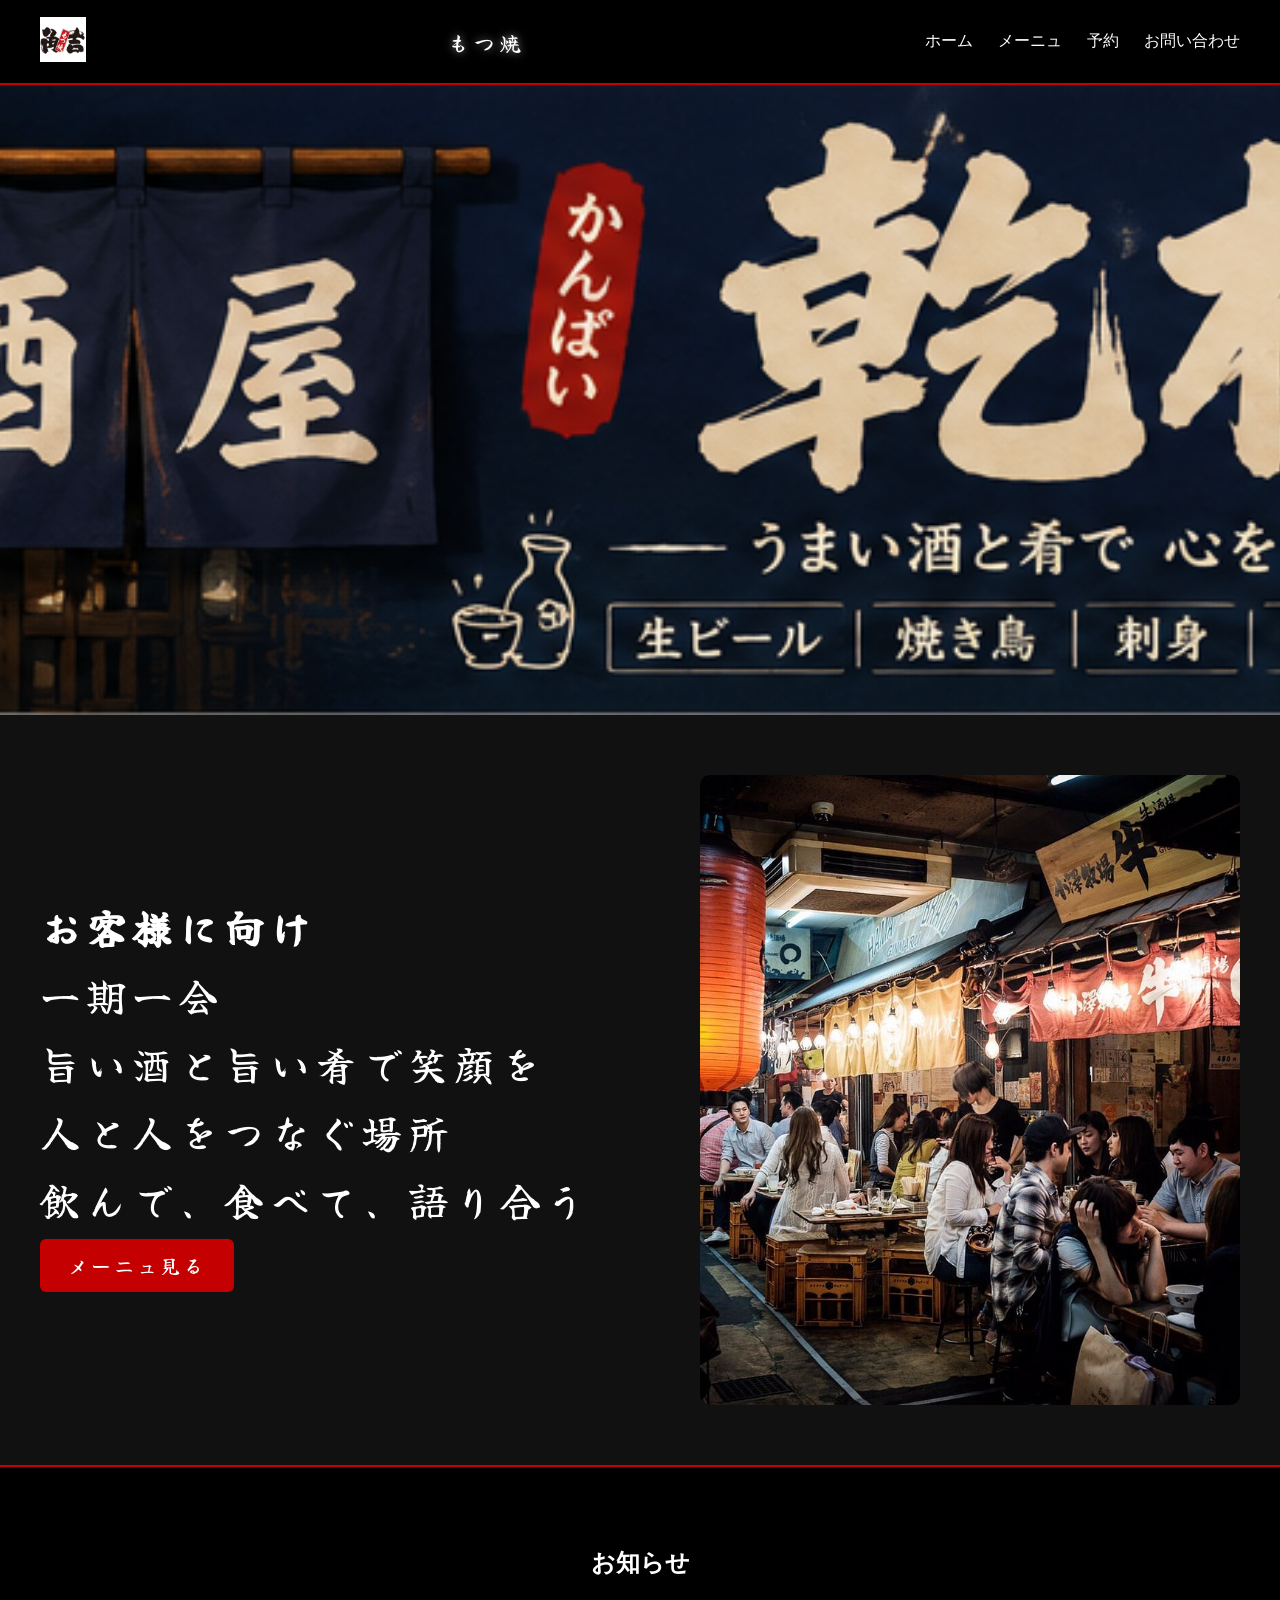
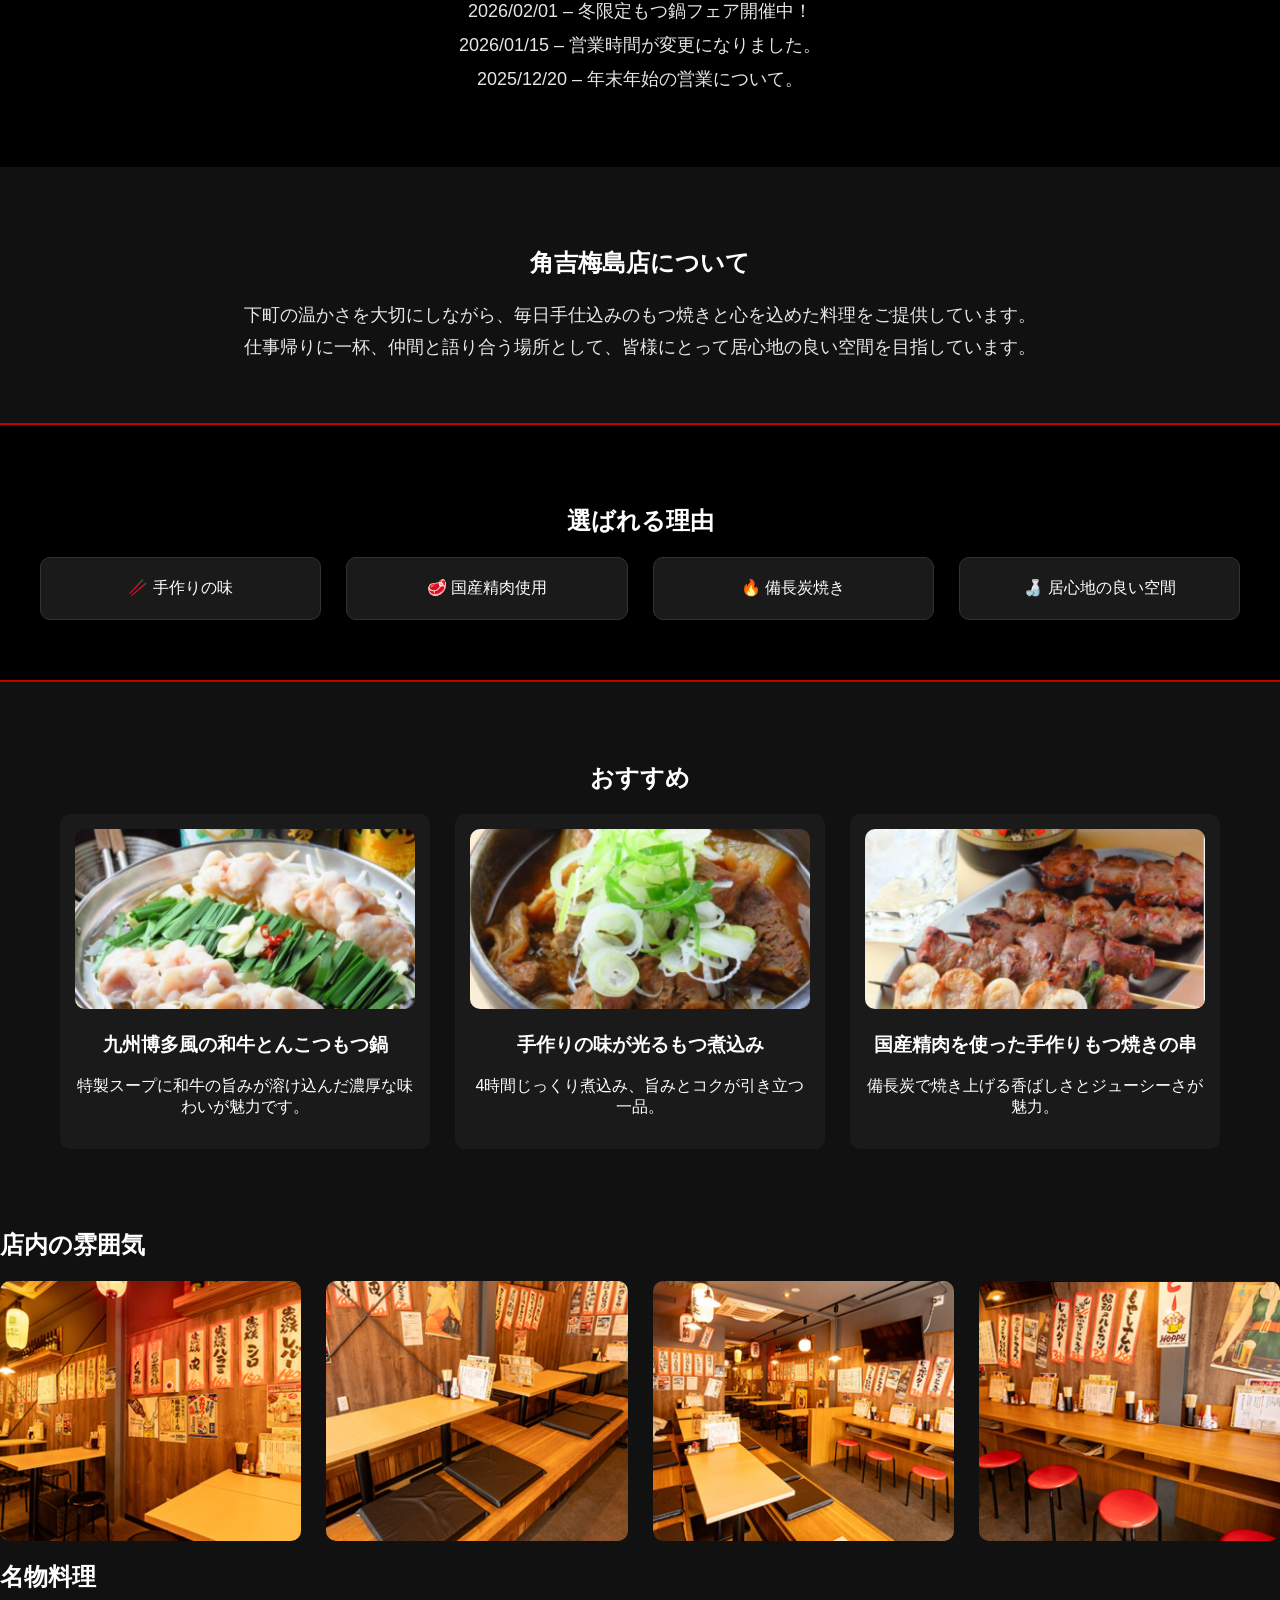
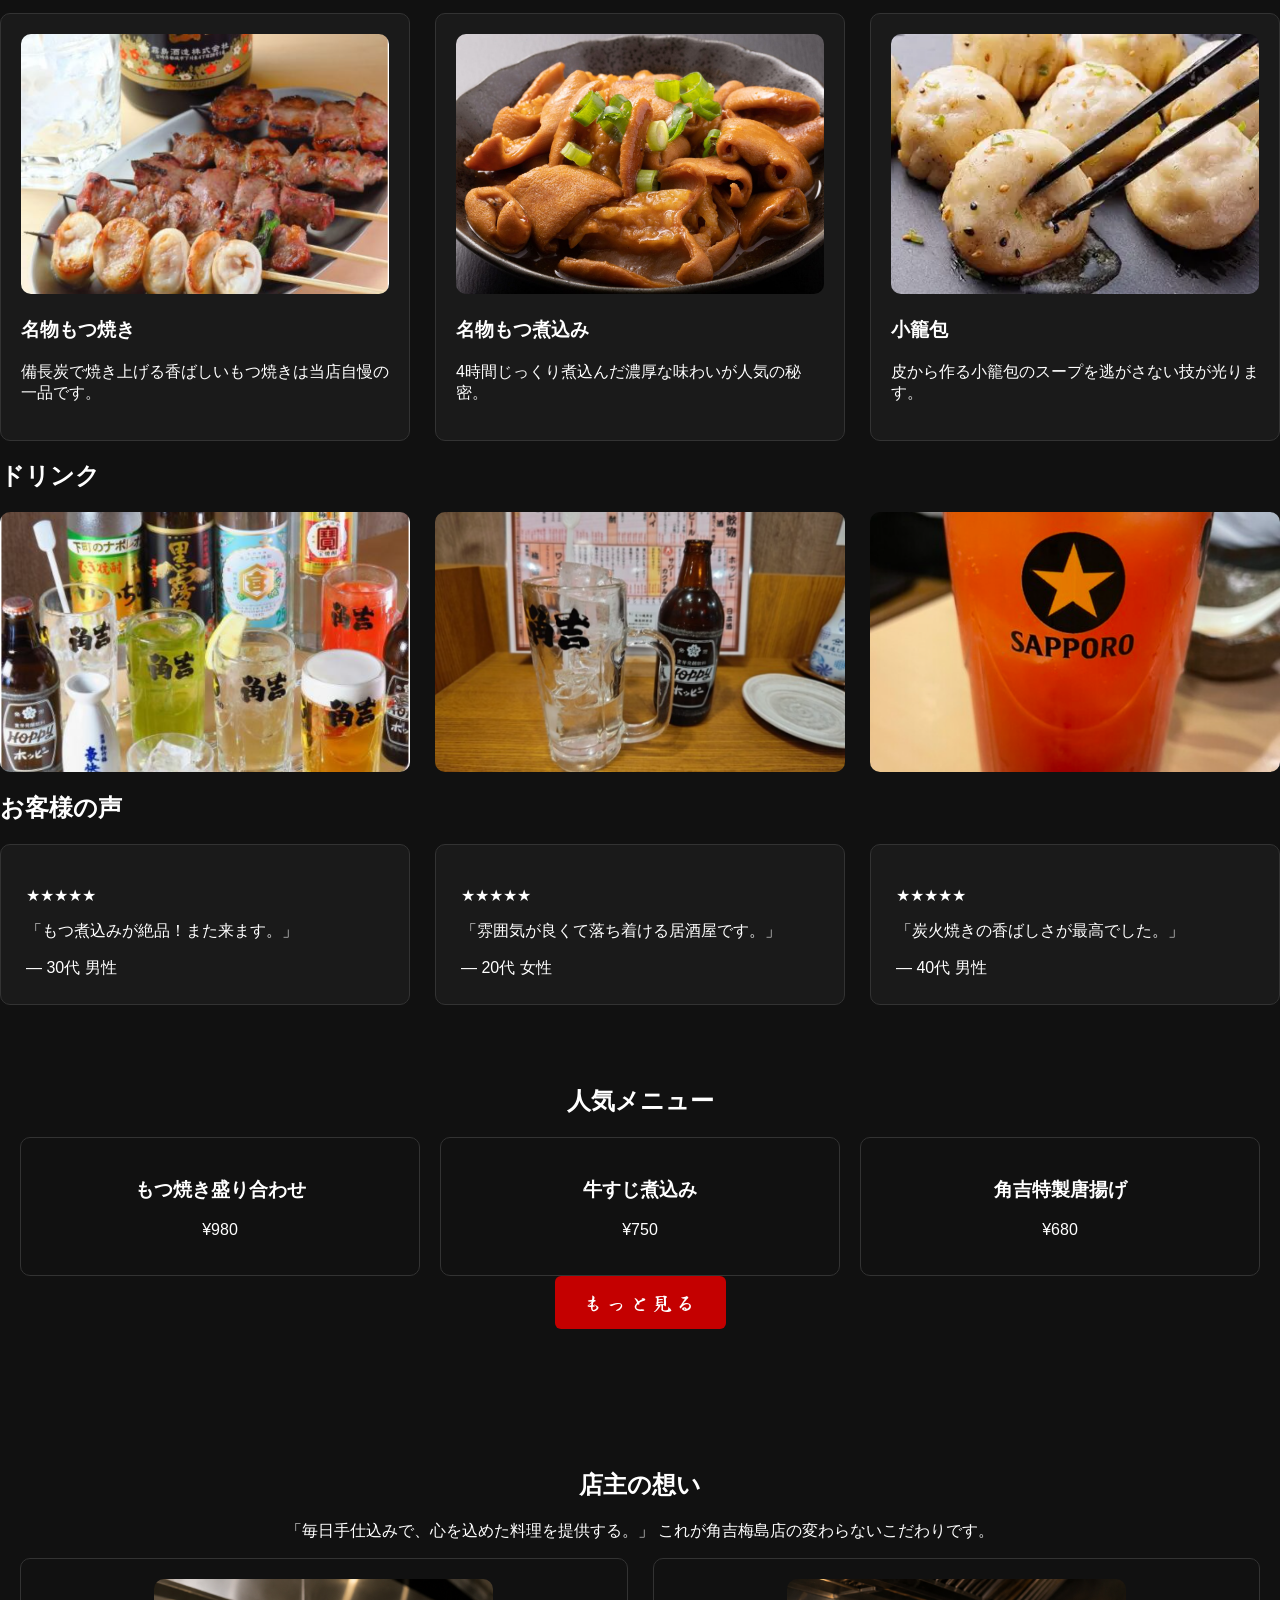
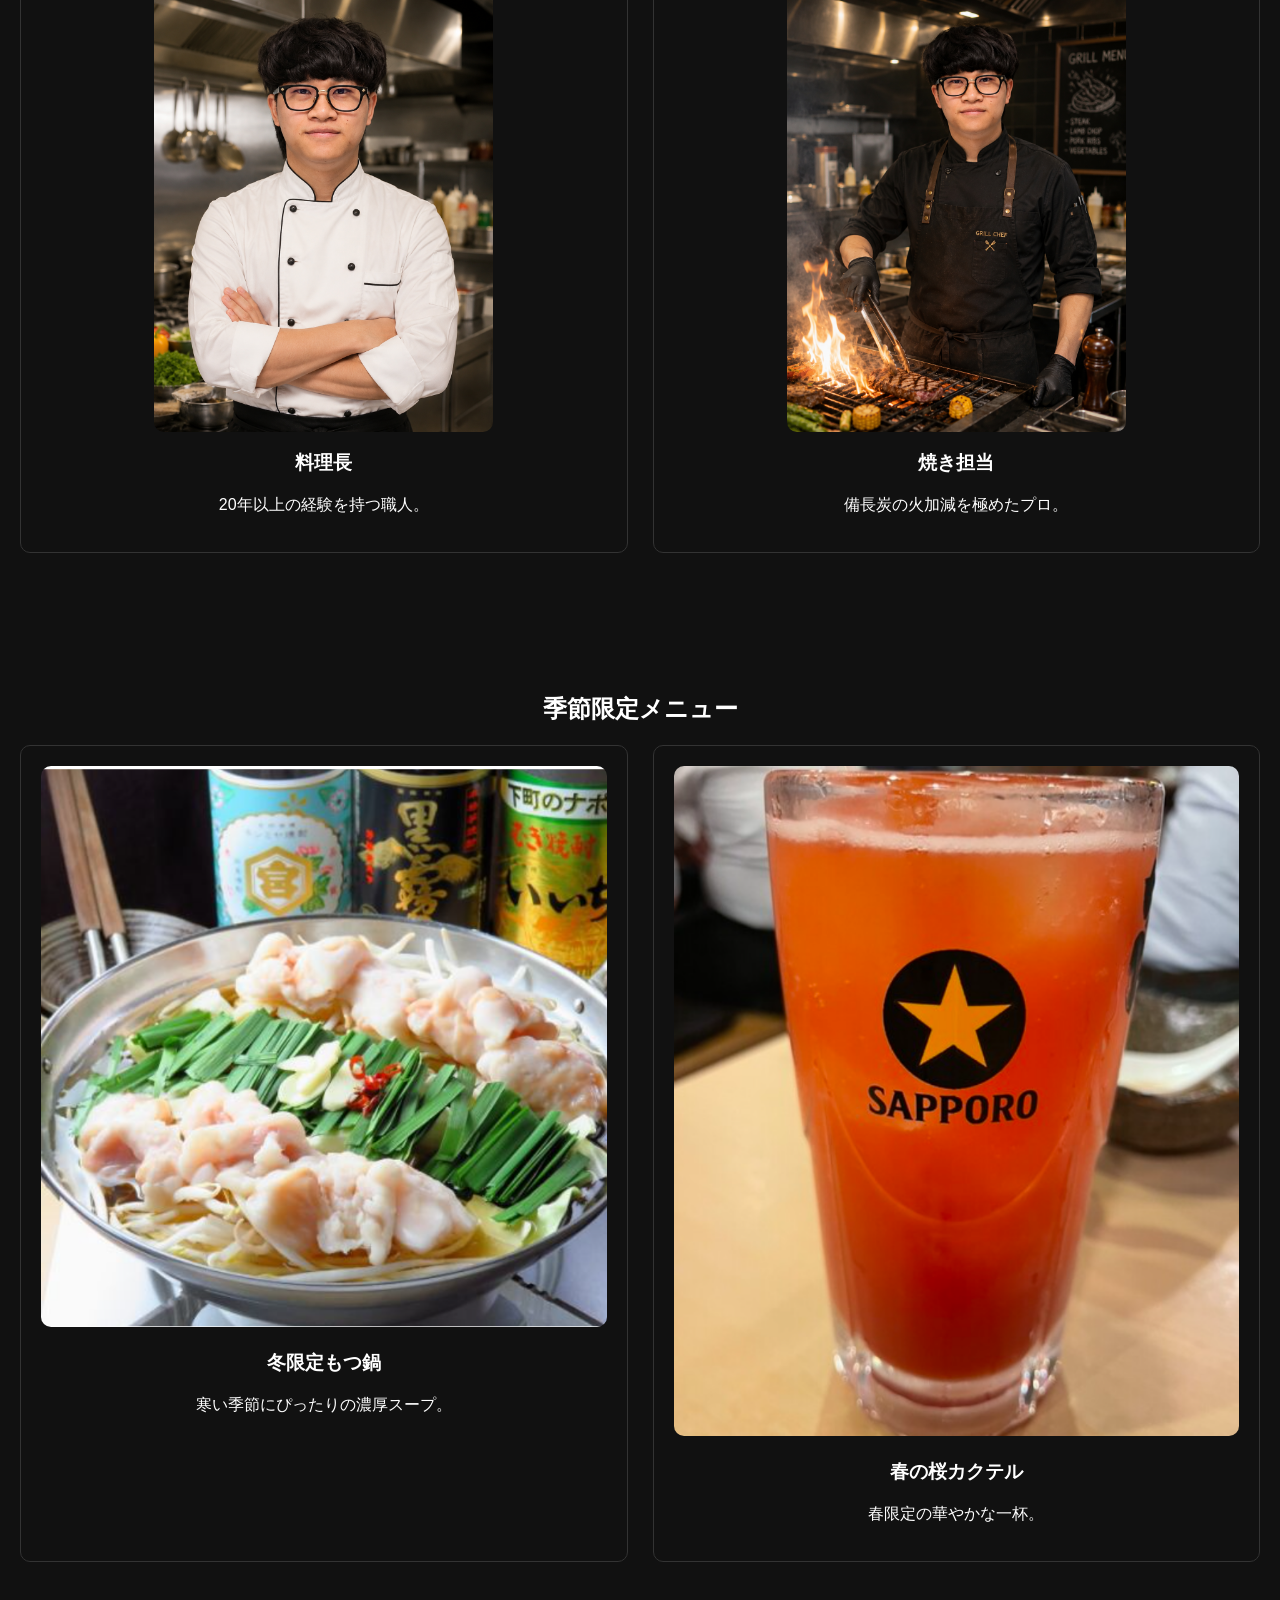
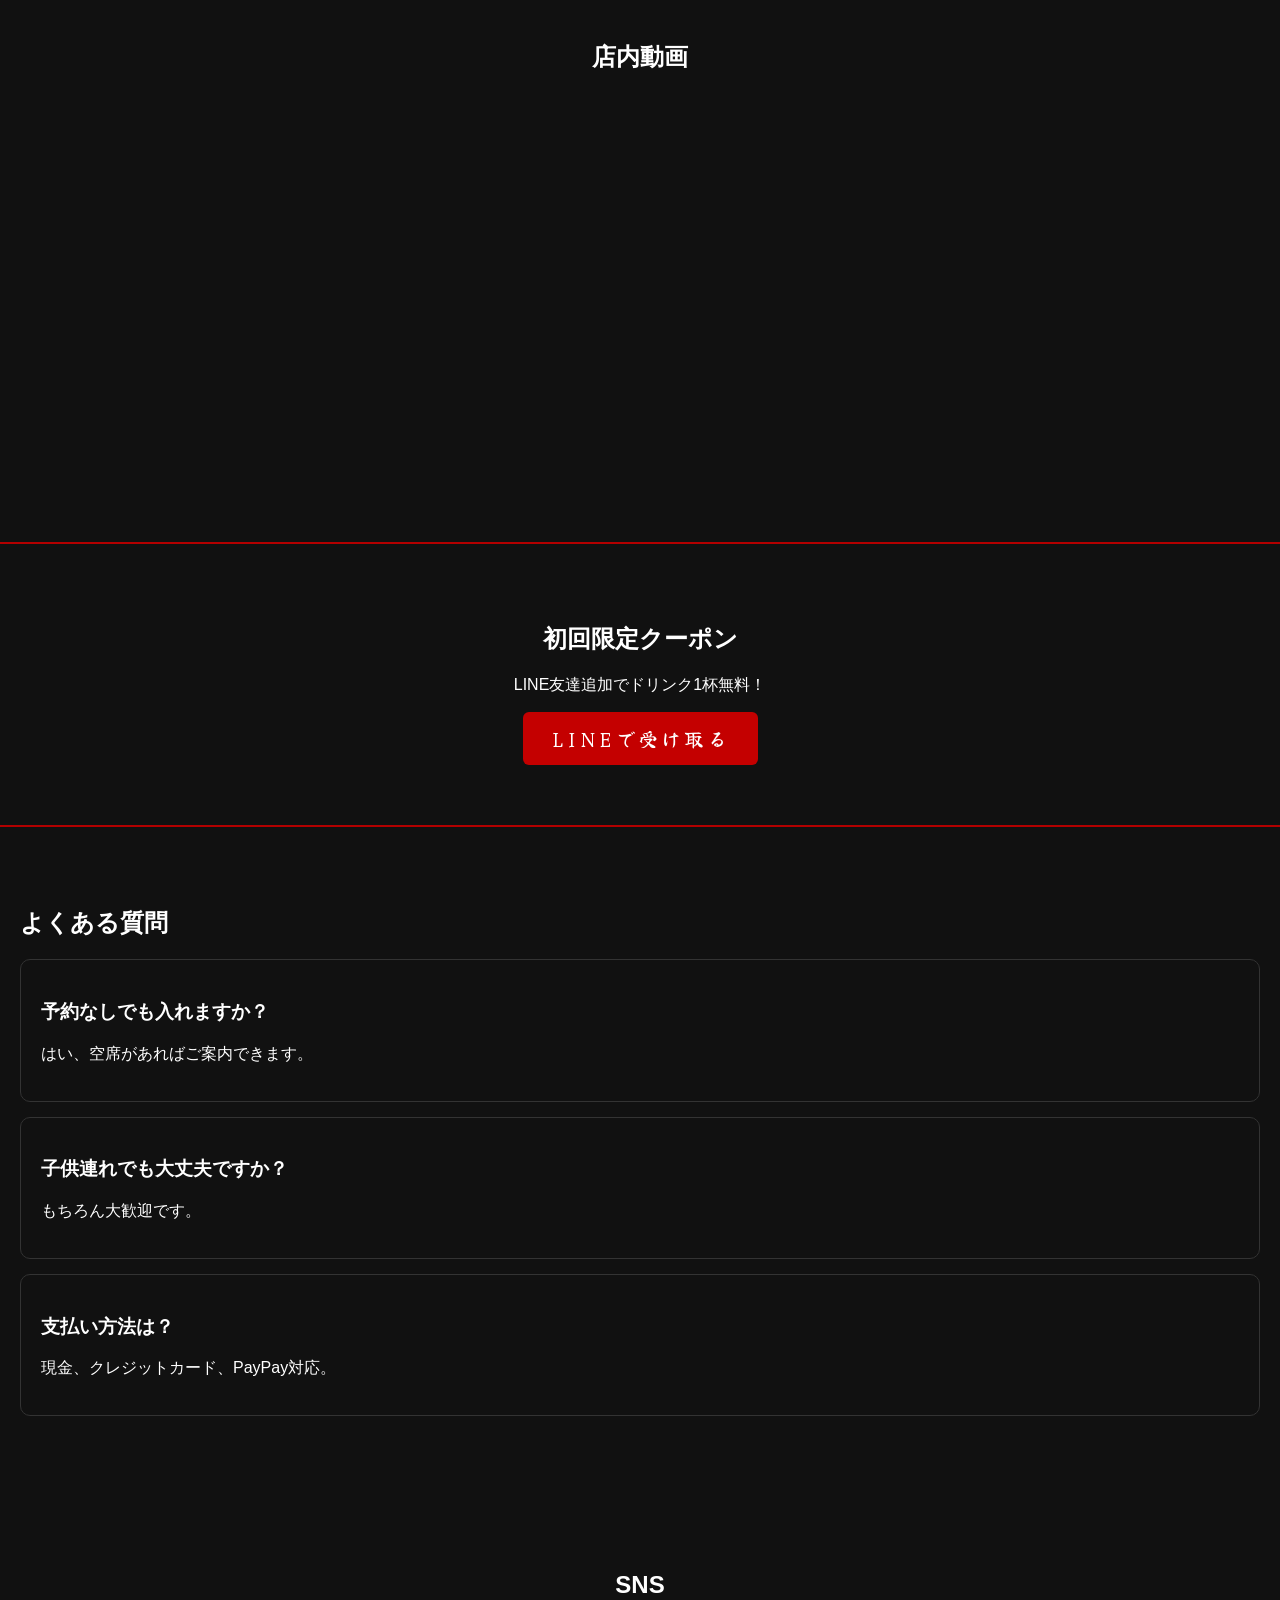
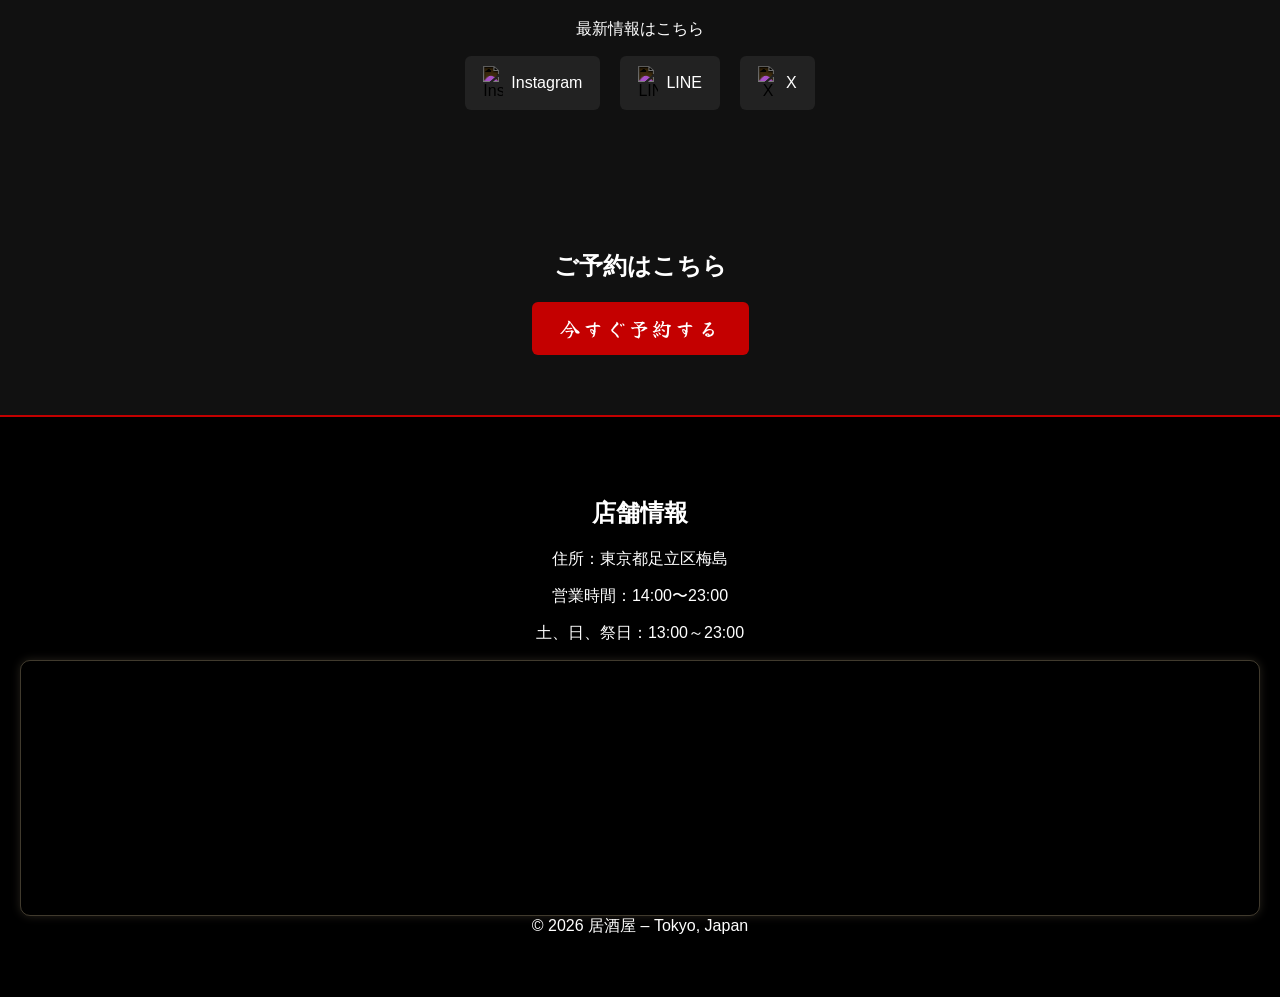
==== commit f65344ea: "update mobile css fix layout" ====
--- a/index.html
+++ b/index.html
@@ -313,20 +313,7 @@
 
 
         </div>
-    </section>
-
-    <!-- FLOATING BUTTON -->
-    <a href="reservation.html" class="floating-reserve reveal">予約</a>
-
-    <!-- FOOTER -->
-    <footer class="footer reveal">
-        <div class="footer-nav">
-            <a href="index.html">ホーム</a>
-            <a href="menu.html">メーニュ</a>
-            <a href="reservation.html">予約</a>
-            <a href="contact.html">連絡先</a>
-            <a href="#">プライバシーポリシー</a>
-        </div>
+    <footer>
         © 2026 居酒屋 – Tokyo, Japan
     </footer>
 
--- a/mobile.css
+++ b/mobile.css
@@ -5,10 +5,11 @@
 
     /* Toàn trang thu nhỏ */
    body {
+        margin: 0;
         padding: 0;
-        margin: 0;
-        padding-top: 80px !important; /* giữ header không che nội dung */
-        /* ❌ ĐÃ BỎ scale vì gây mất nút 3 gạch */
+        padding-top: 80px;
+        overflow-x: hidden;
+        width: 100%;
     }
 
     /* Header luôn nằm trên banner */
@@ -493,3 +494,21 @@
         border-radius: 8px;
     }
 }
+@media (max-width: 768px) {
+    html, body {
+        width: 100% !important;
+        max-width: 100% !important;
+        overflow-x: hidden !important;
+    }
+    @media (max-width: 768px) {
+    html, body {
+        width: 100% !important;
+        max-width: 100% !important;
+        overflow-x: hidden !important;
+        margin: 0;
+        padding: 0;
+        transform: none !important;
+    }
+}
+
+}
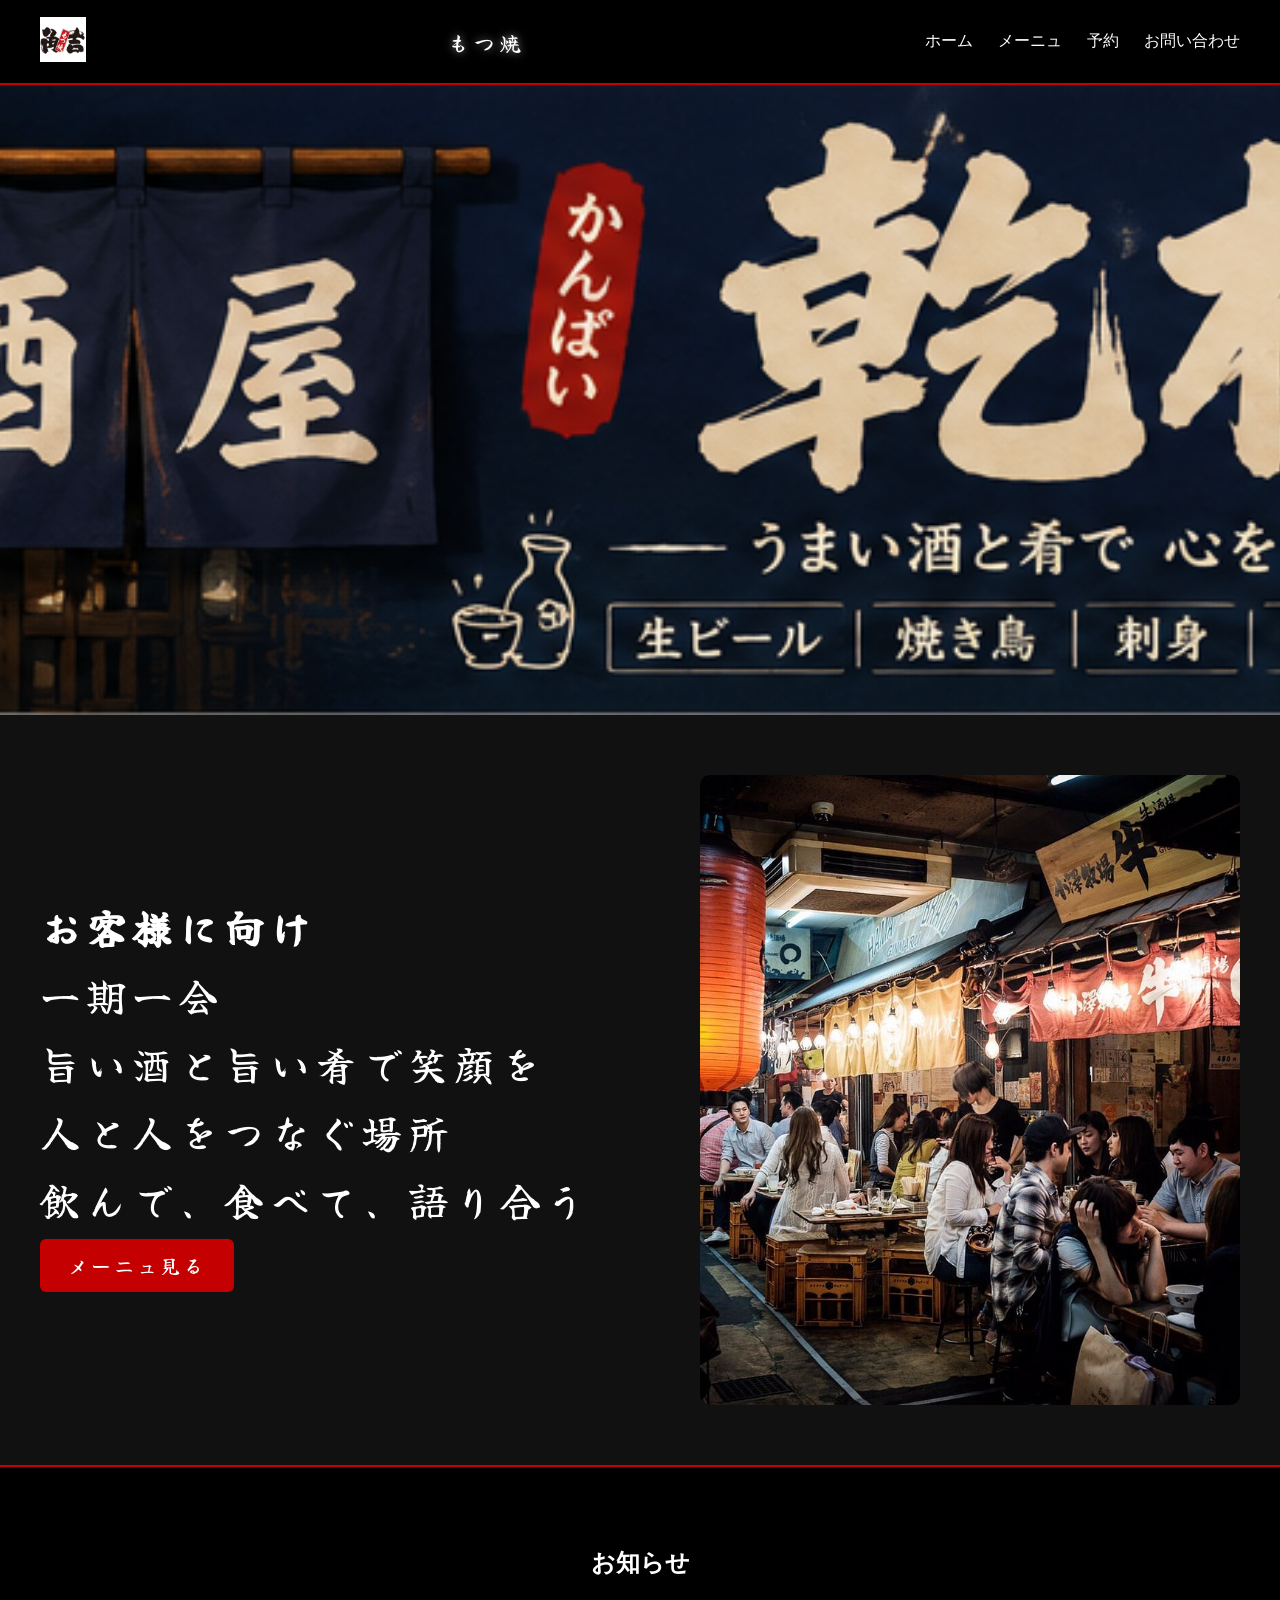
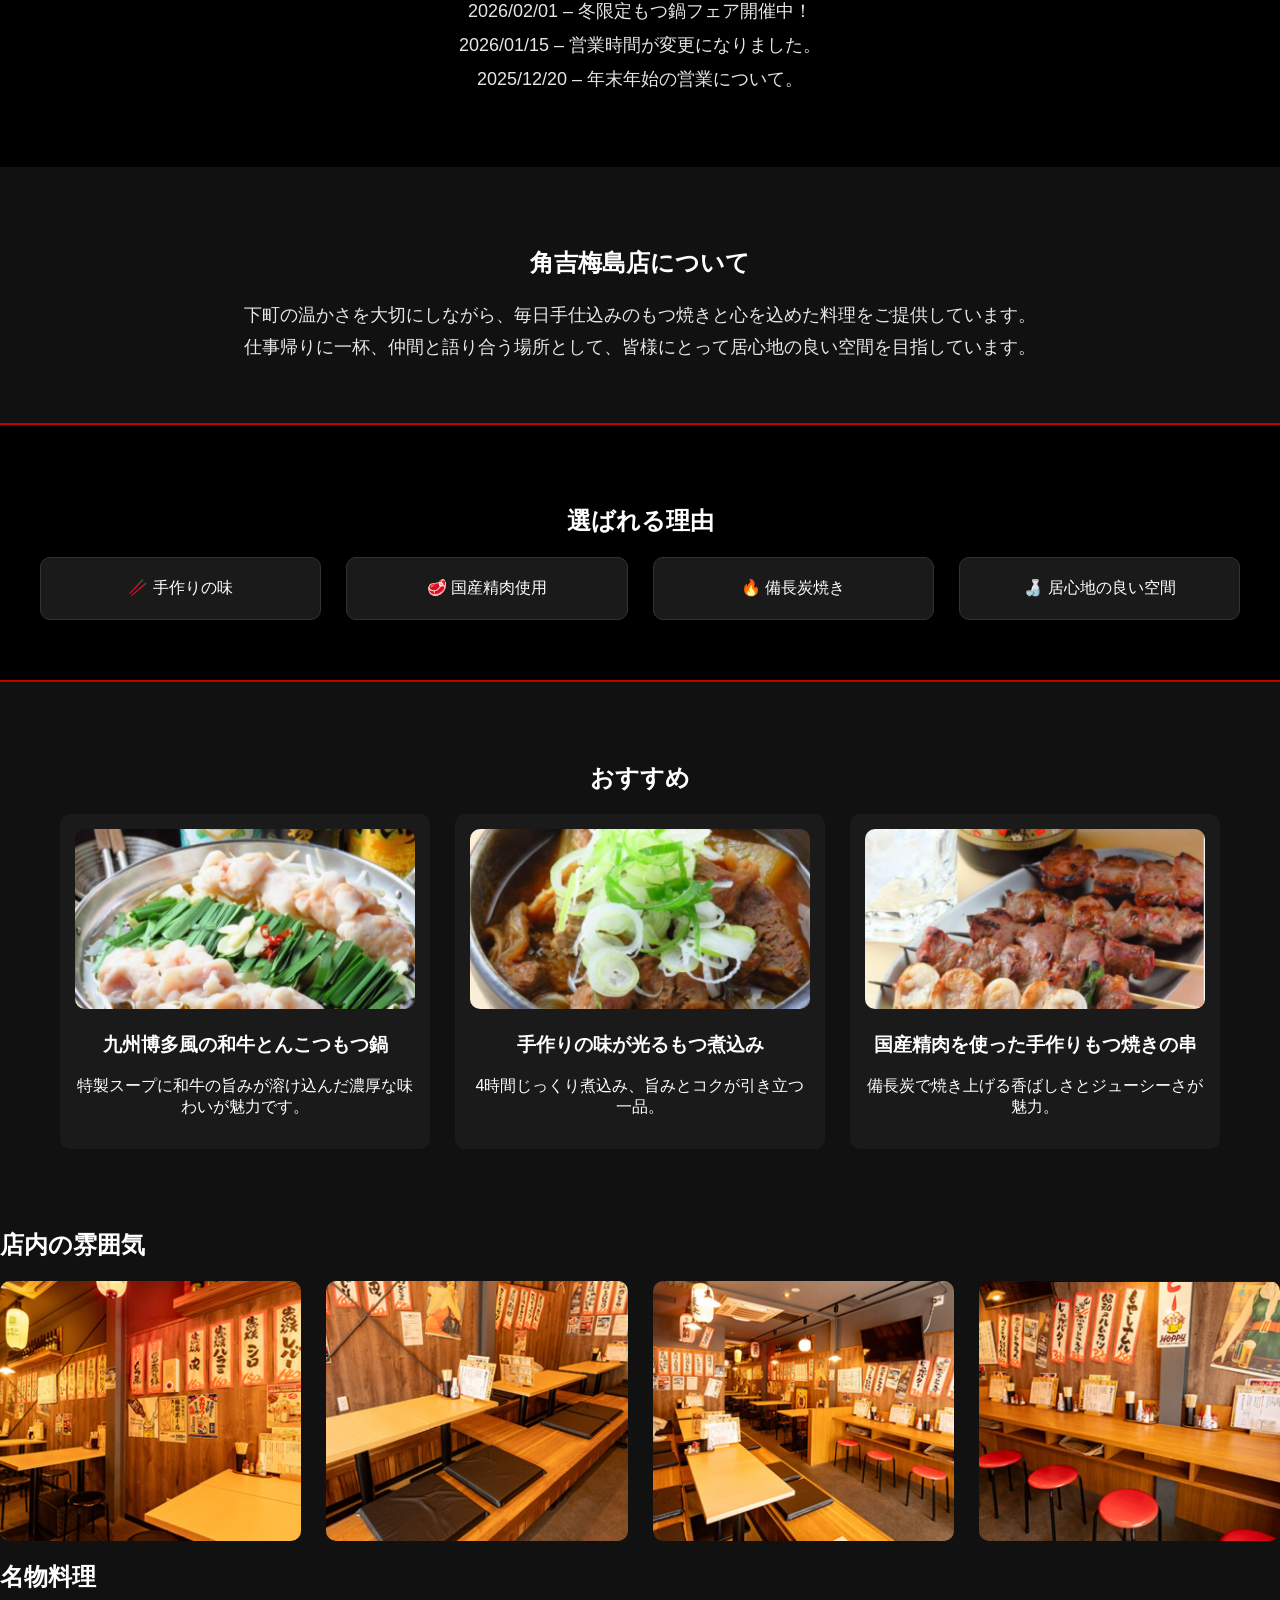
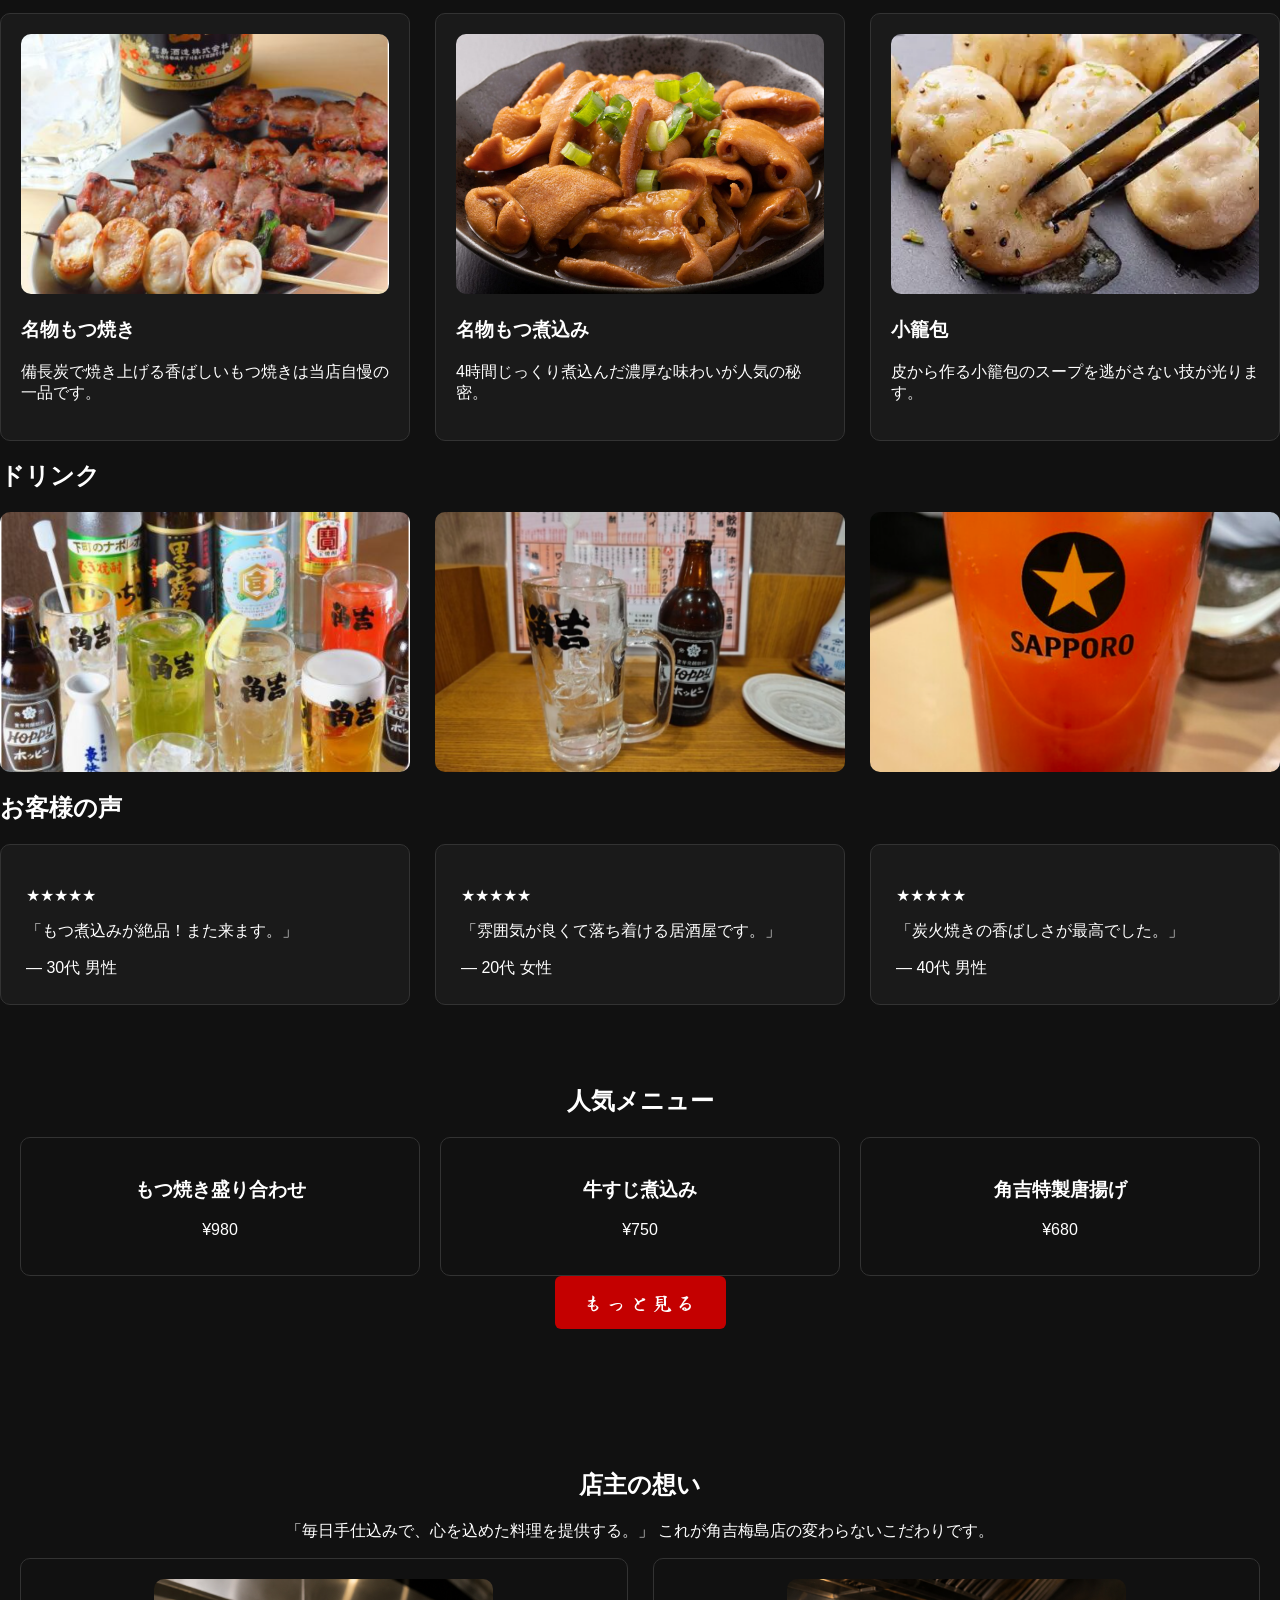
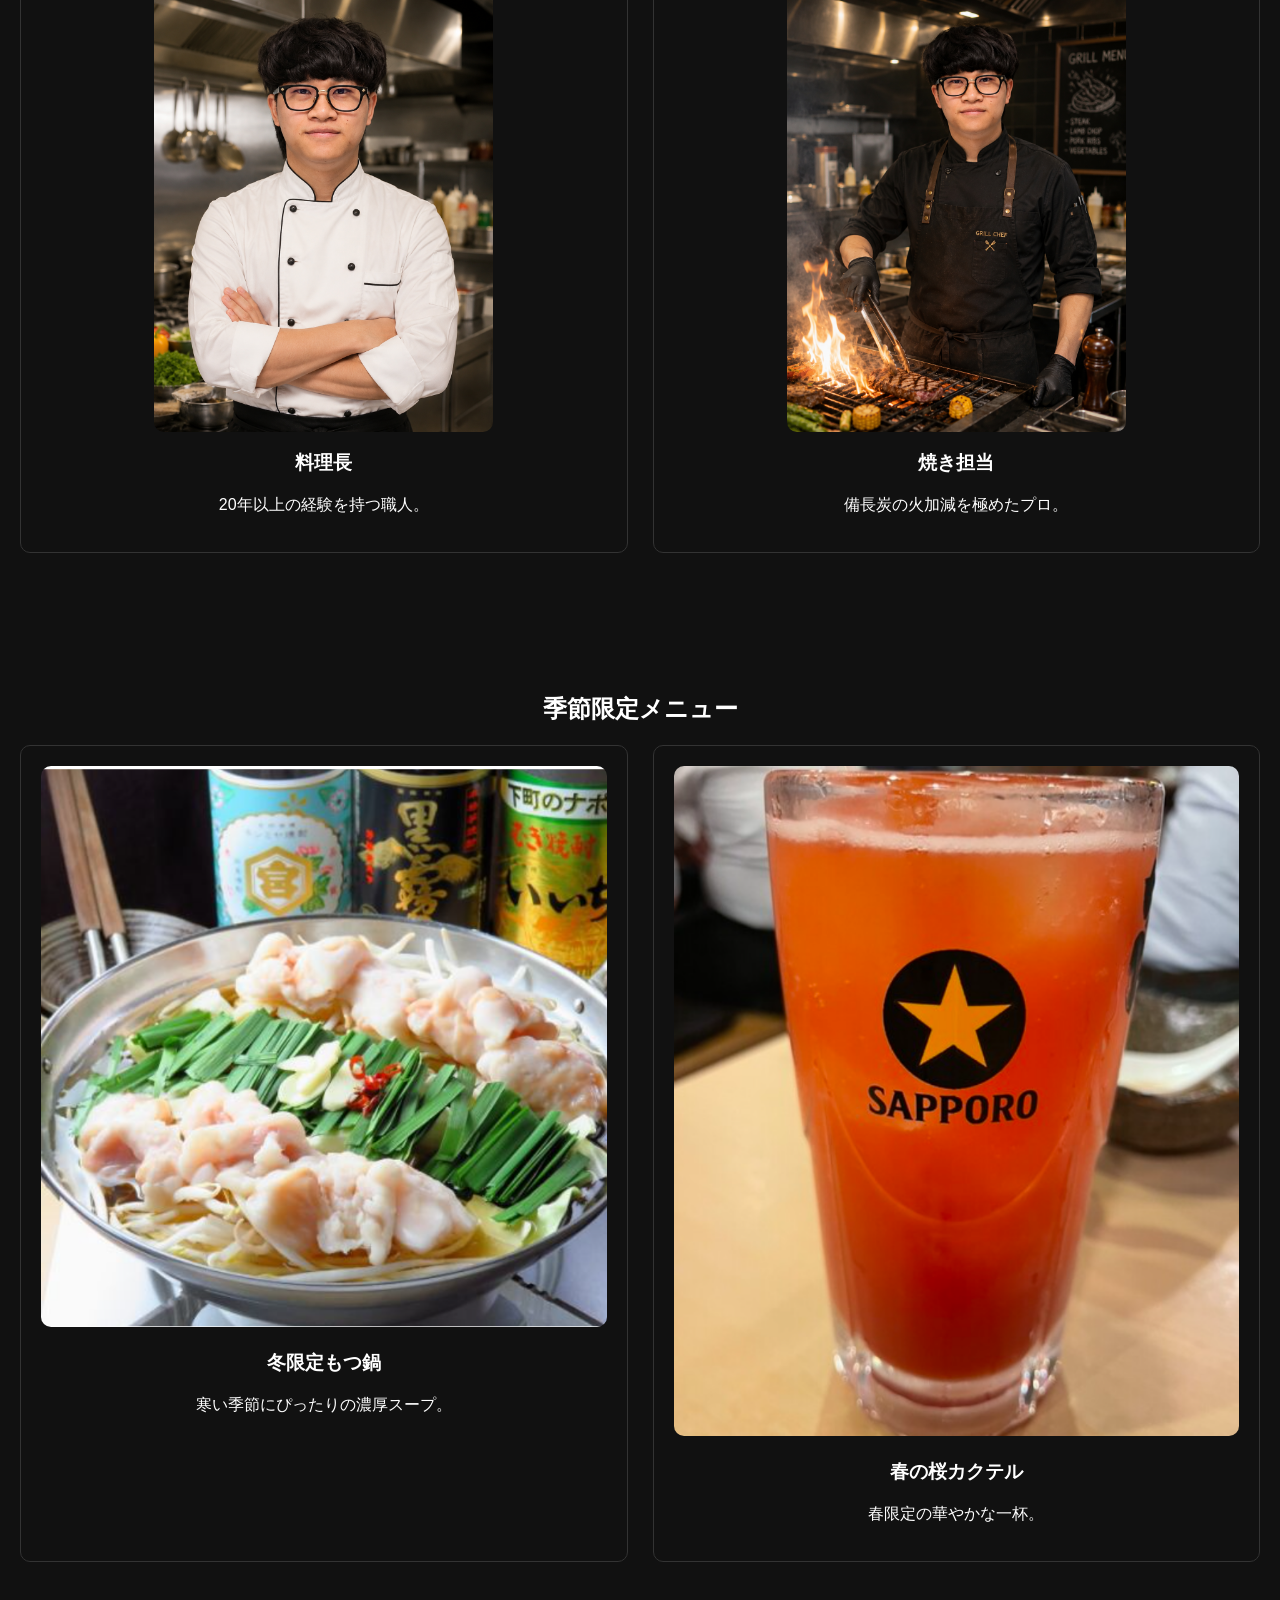
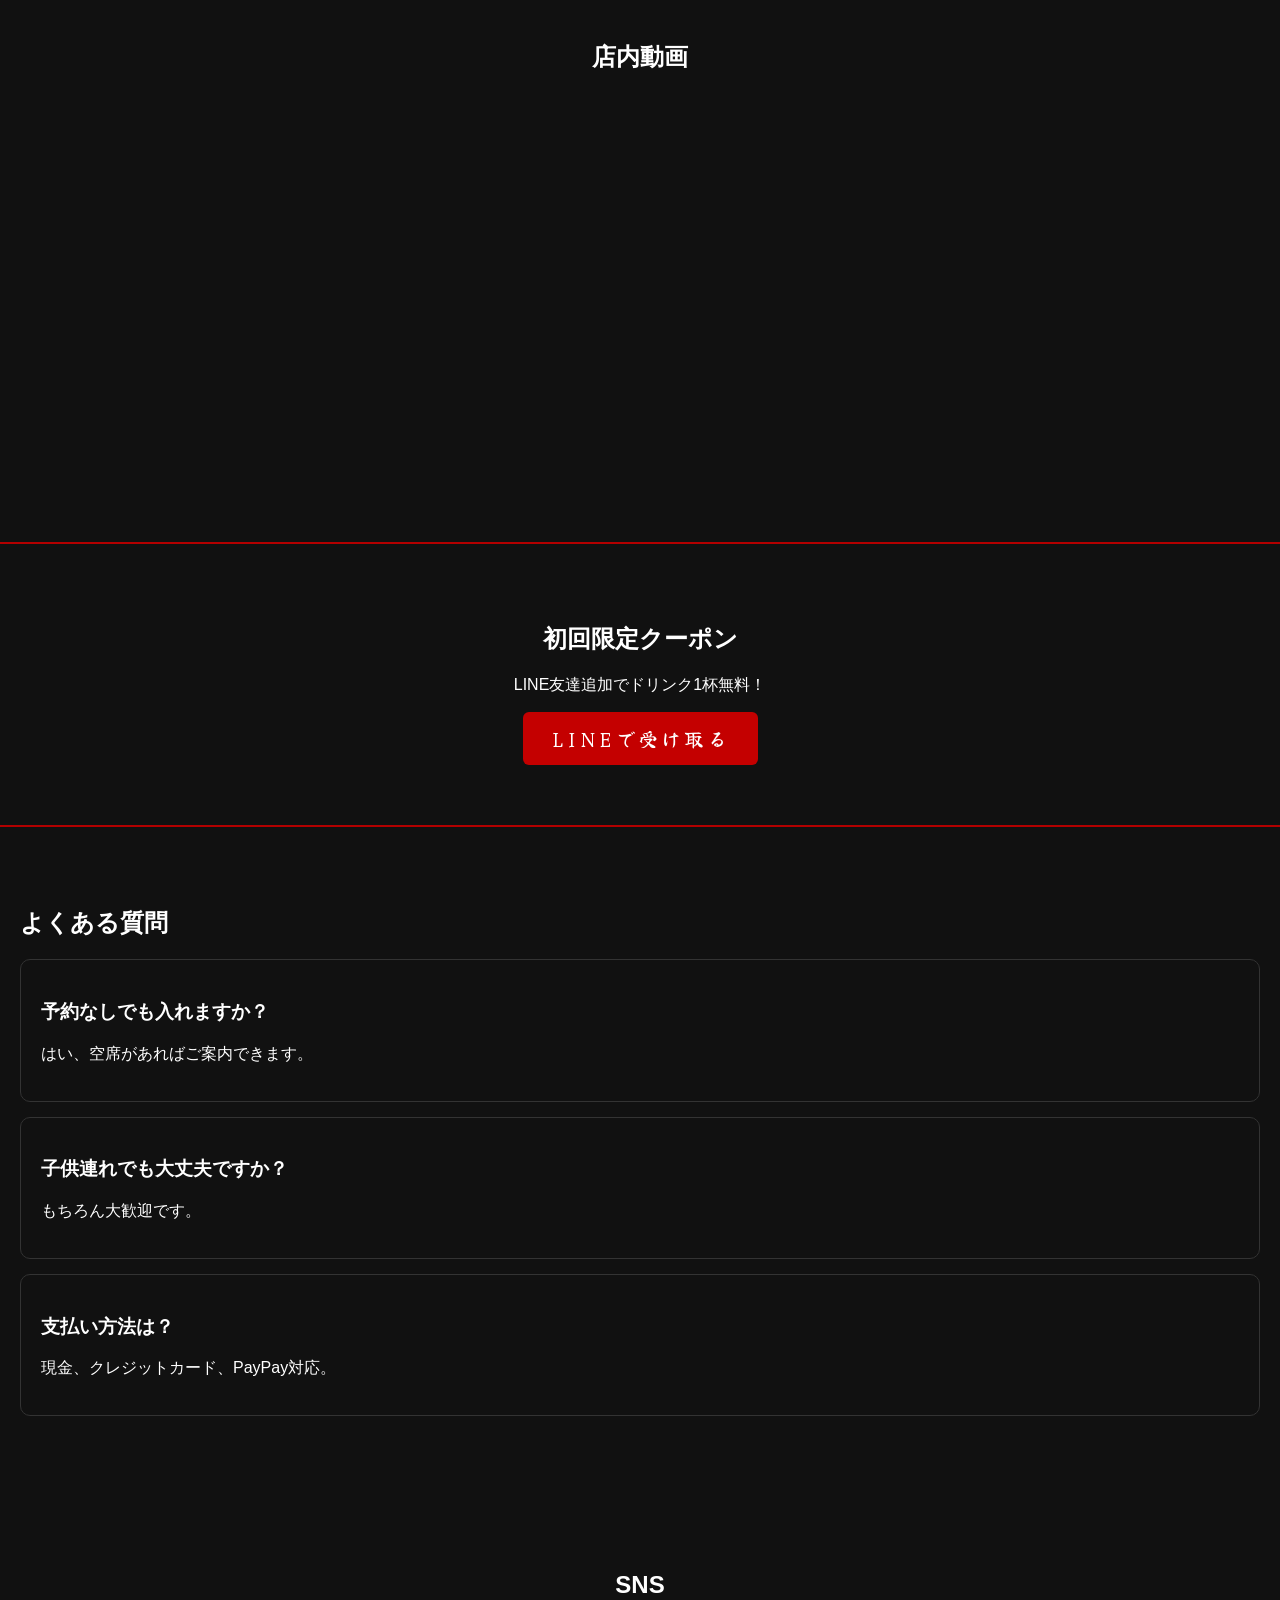
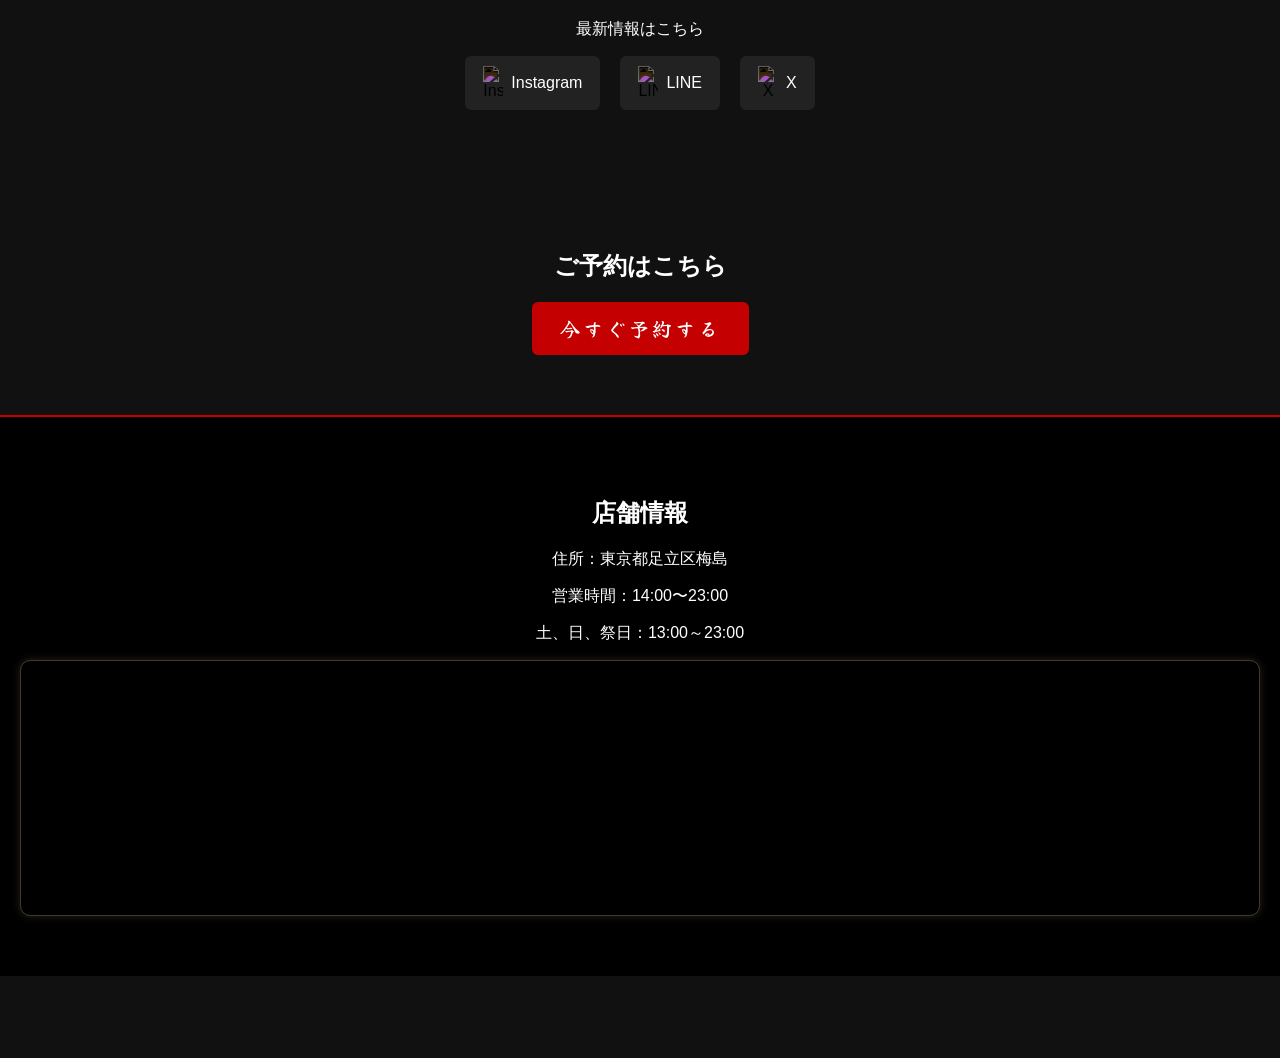
==== commit f39ff764: "update mobile css fix layout" ====
--- a/index.html
+++ b/index.html
@@ -313,7 +313,20 @@
 
 
         </div>
-    <footer>
+    </section>
+
+    <!-- FLOATING BUTTON -->
+    <a href="reservation.html" class="floating-reserve reveal">予約</a>
+
+    <!-- FOOTER -->
+    <footer class="footer reveal">
+        <div class="footer-nav">
+            <a href="index.html">ホーム</a>
+            <a href="menu.html">メーニュ</a>
+            <a href="reservation.html">予約</a>
+            <a href="contact.html">連絡先</a>
+            <a href="#">プライバシーポリシー</a>
+        </div>
         © 2026 居酒屋 – Tokyo, Japan
     </footer>
 
--- a/mobile.css
+++ b/mobile.css
@@ -494,21 +494,60 @@
         border-radius: 8px;
     }
 }
+/* ===========================
+   FIX TRÀN NGANG + KHÓA KHUNG
+=========================== */
 @media (max-width: 768px) {
-    html, body {
-        width: 100% !important;
-        max-width: 100% !important;
-        overflow-x: hidden !important;
-    }
-    @media (max-width: 768px) {
-    html, body {
-        width: 100% !important;
-        max-width: 100% !important;
-        overflow-x: hidden !important;
-        margin: 0;
+
+    /* Tắt flex của PC */
+    .header {
+        display: block !important;
+        height: 60px;
         padding: 0;
-        transform: none !important;
+        position: fixed;
+        top: 0;
+        left: 0;
+        width: 100%;
+        background: #000;
+        z-index: 999999;
+    }
+
+    /* Logo bên trái */
+    .logo {
+        position: absolute;
+        left: 15px;
+        top: 10px;
+        z-index: 1000001;
+    }
+    .logo img {
+        height: 38px;
+    }
+
+    /* Chữ もつ焼 ở giữa */
+    .header-tagline {
+        position: absolute;
+        left: 50%;
+        top: 14px;
+        transform: translateX(-50%);
+        font-size: 20px;
+        white-space: nowrap;
+        z-index: 1000002;
+    }
+
+    /* Menu 3 gạch bên phải */
+    .menu-toggle {
+        display: block !important;
+        position: absolute !important;
+        right: 15px;
+        top: 10px;
+        font-size: 32px;
+        color: white;
+        z-index: 1000003;
+    }
+
+    /* Ẩn nav PC */
+    nav ul {
+        display: none !important;
     }
 }
 
-}
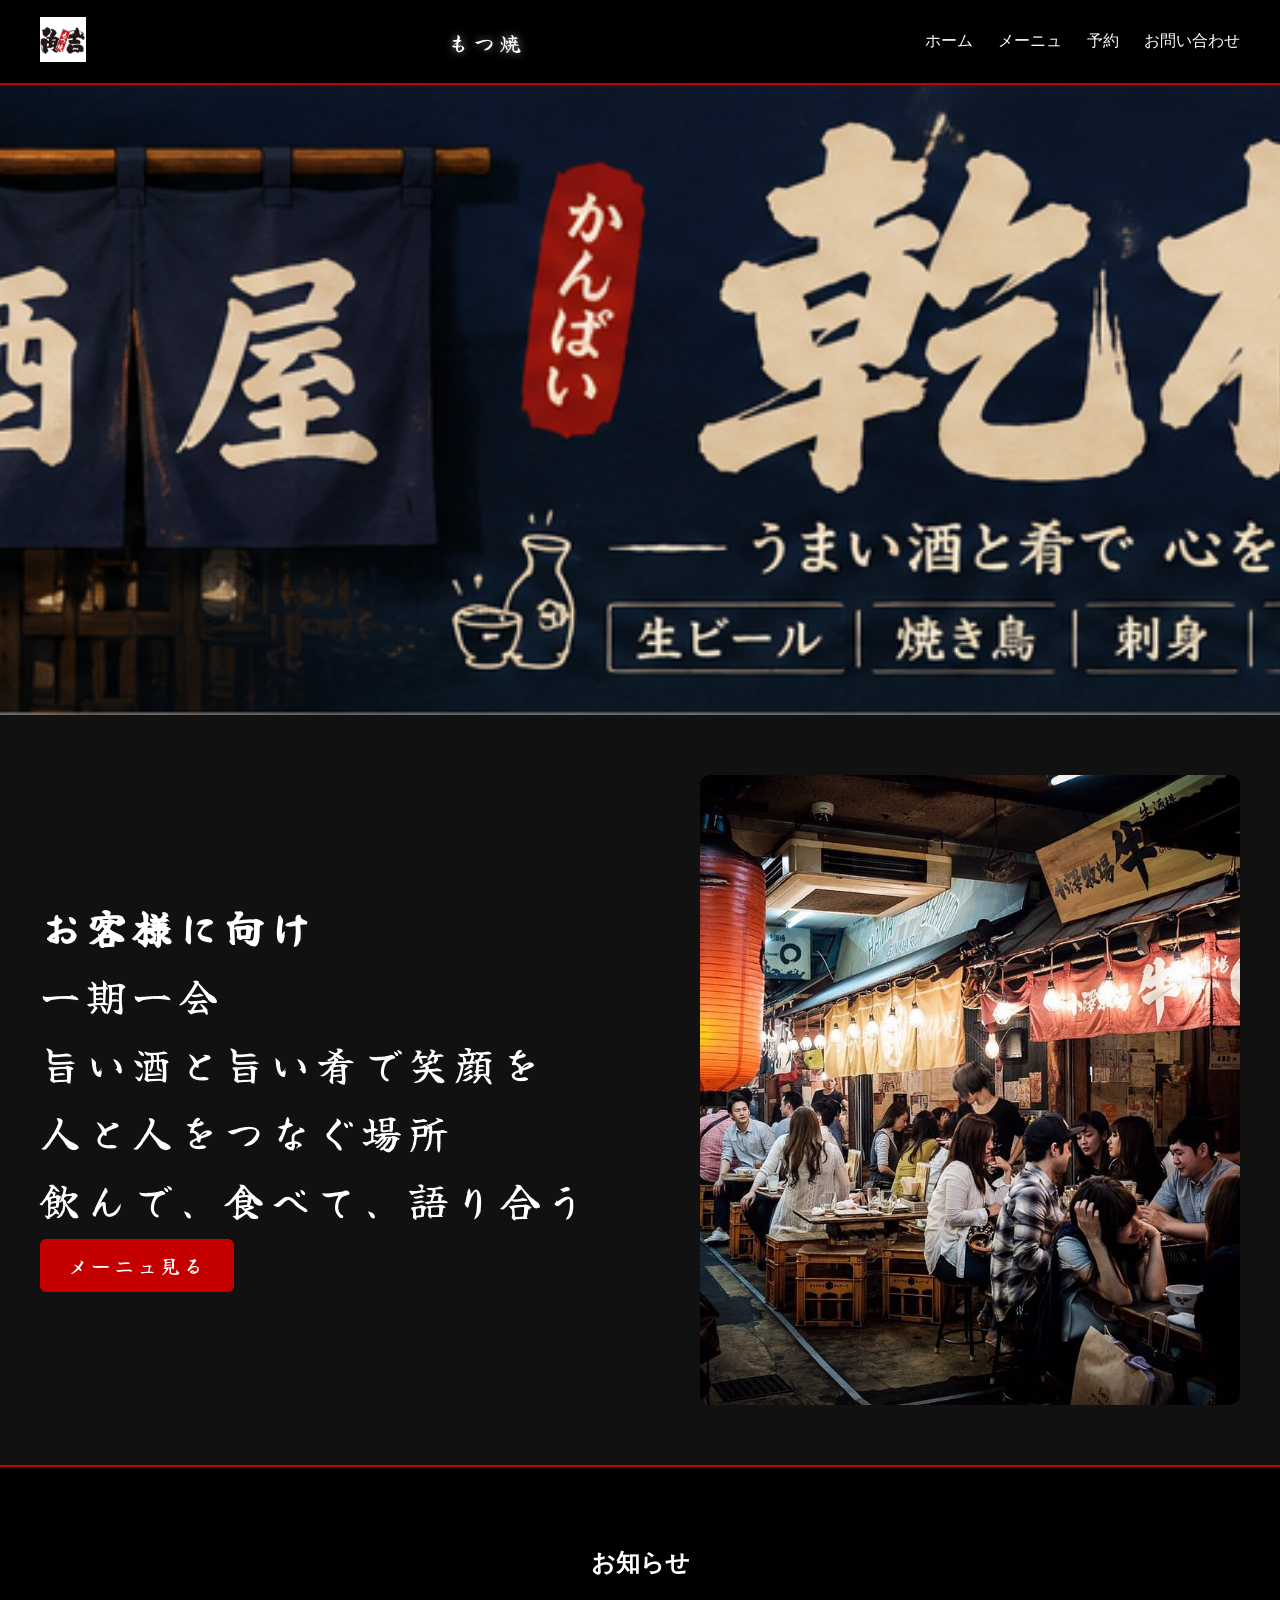
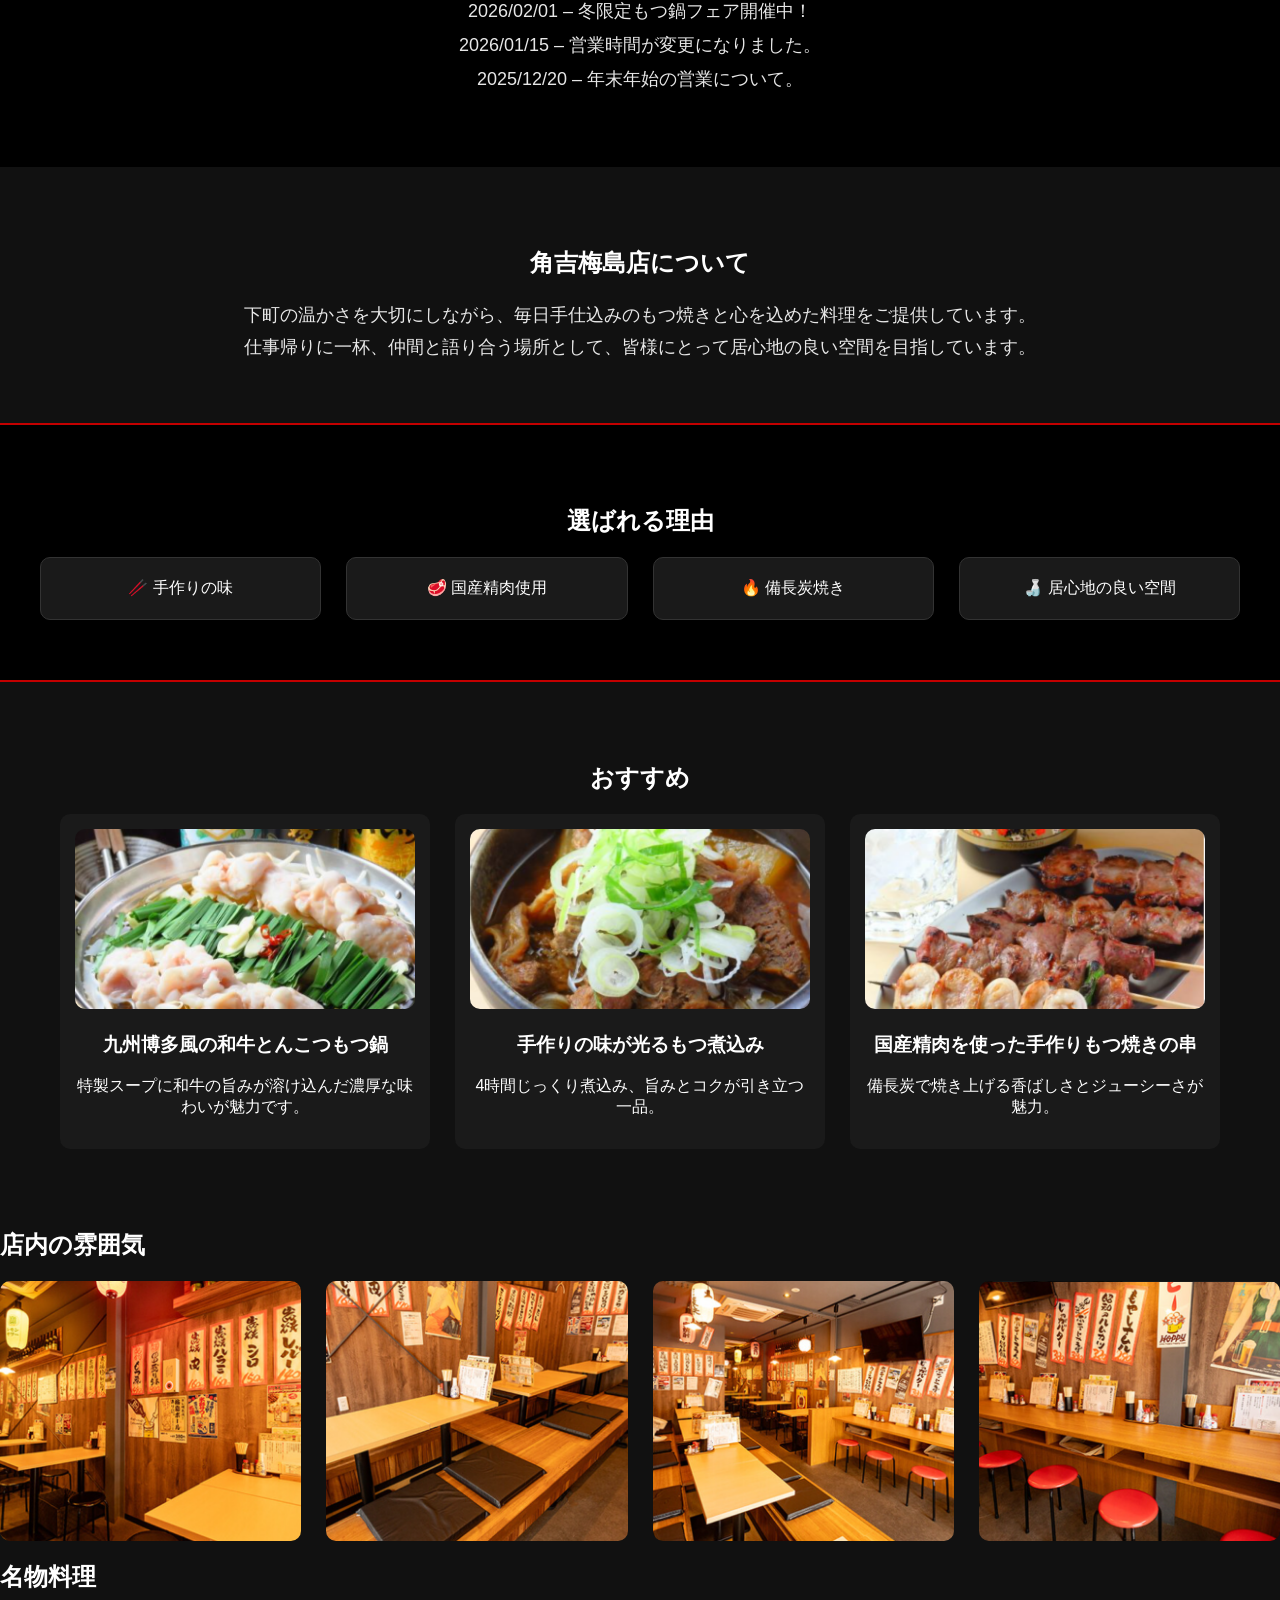
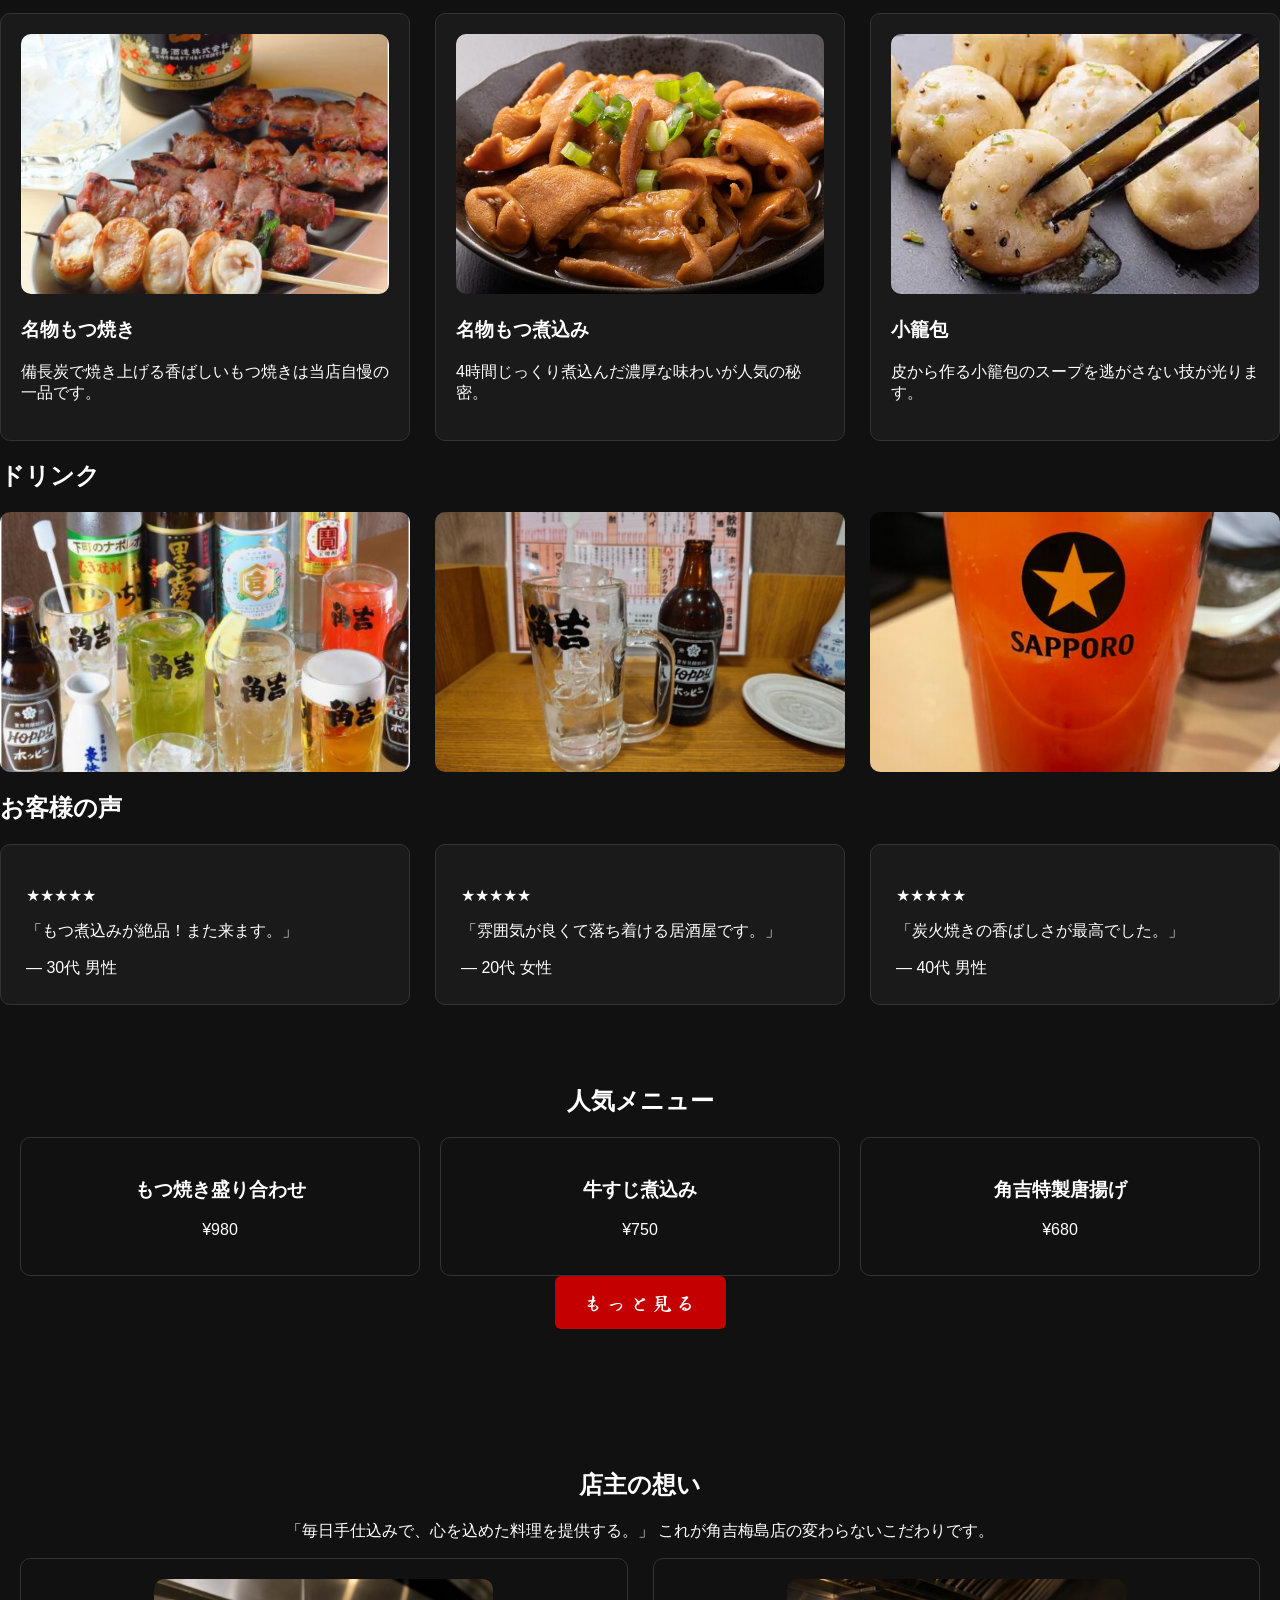
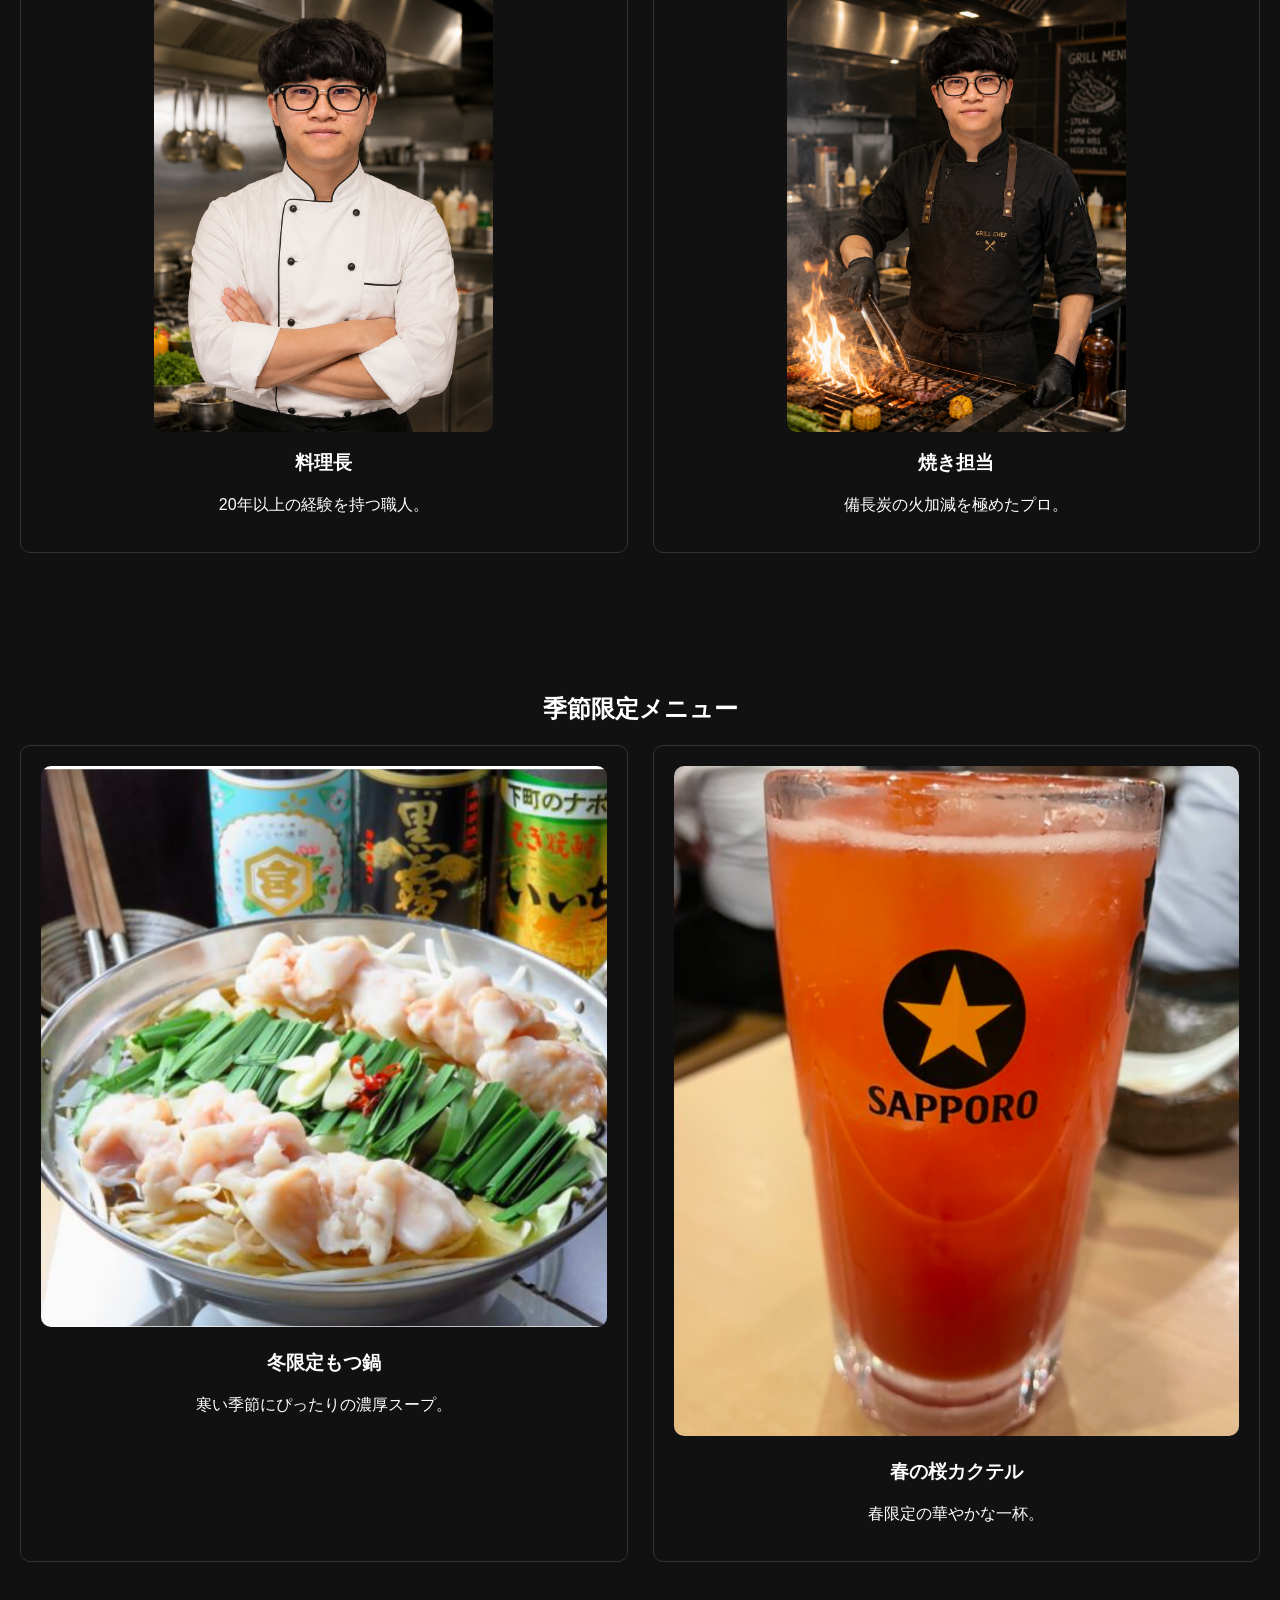
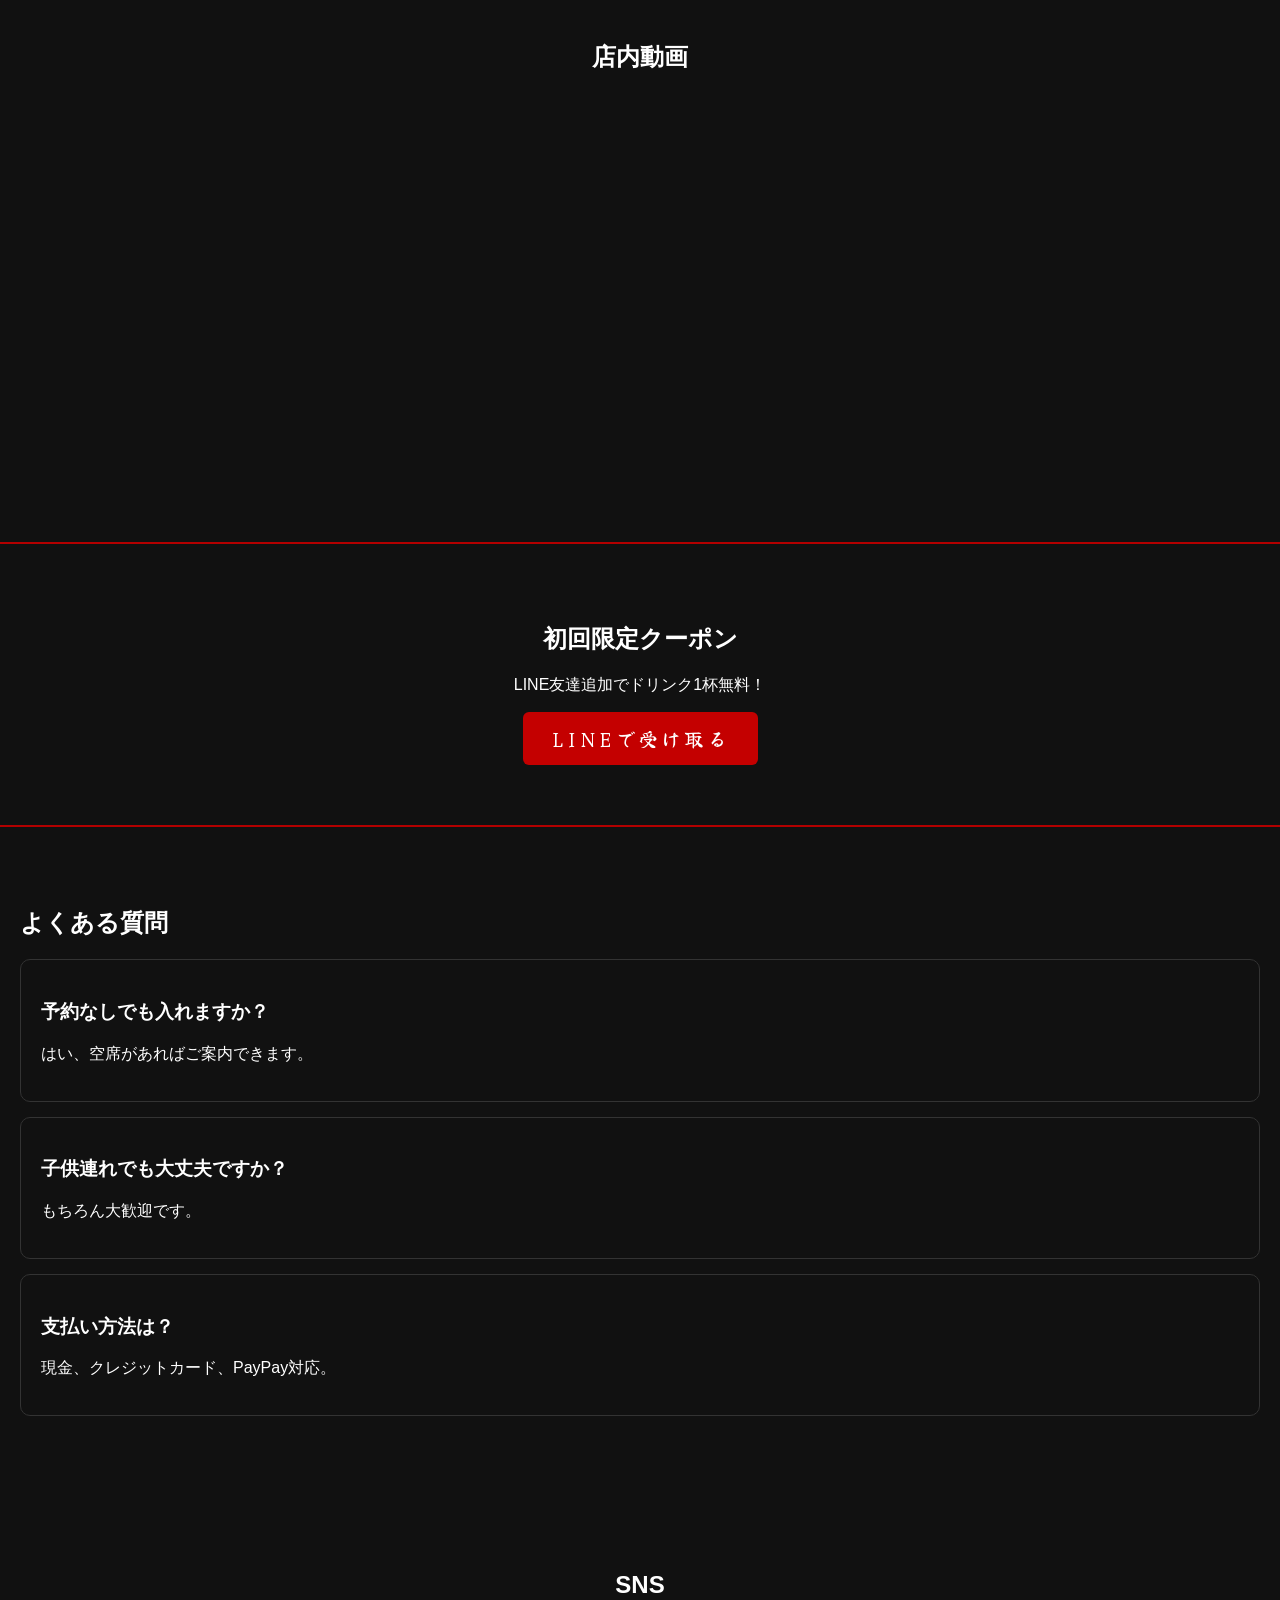
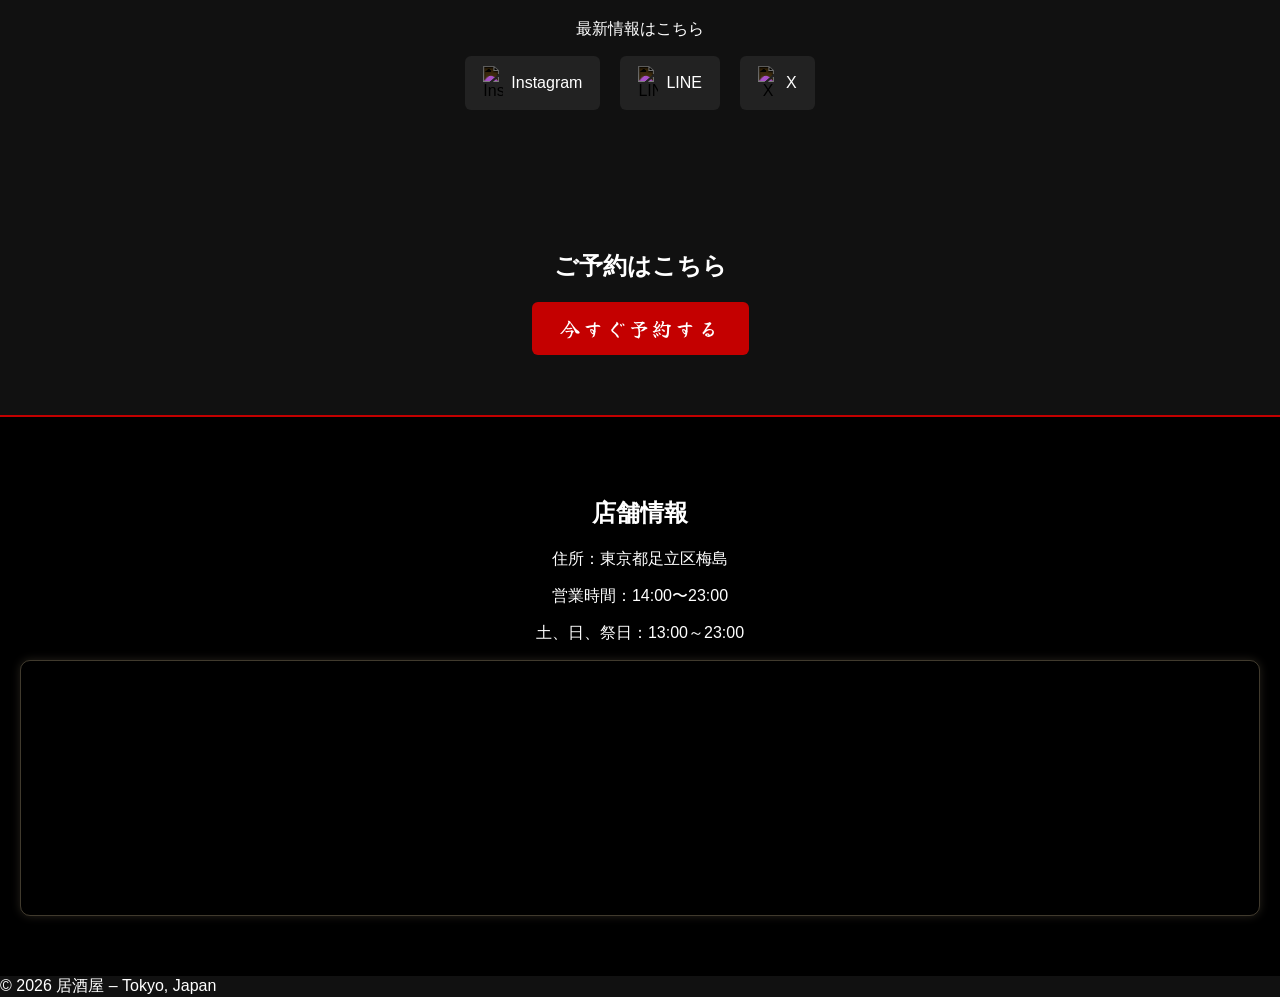
==== commit 1ebed5d2: "update mobile css fix layout" ====
--- a/index.html
+++ b/index.html
@@ -315,18 +315,8 @@
         </div>
     </section>
 
-    <!-- FLOATING BUTTON -->
-    <a href="reservation.html" class="floating-reserve reveal">予約</a>
-
     <!-- FOOTER -->
-    <footer class="footer reveal">
-        <div class="footer-nav">
-            <a href="index.html">ホーム</a>
-            <a href="menu.html">メーニュ</a>
-            <a href="reservation.html">予約</a>
-            <a href="contact.html">連絡先</a>
-            <a href="#">プライバシーポリシー</a>
-        </div>
+    <footer>
         © 2026 居酒屋 – Tokyo, Japan
     </footer>
 
--- a/mobile.css
+++ b/mobile.css
@@ -550,4 +550,9 @@
         display: none !important;
     }
 }
-
+@media (max-width: 768px) {
+    .washi-map a[href^="https://maps.google.com"] {
+        display: none !important;
+    }
+}
+
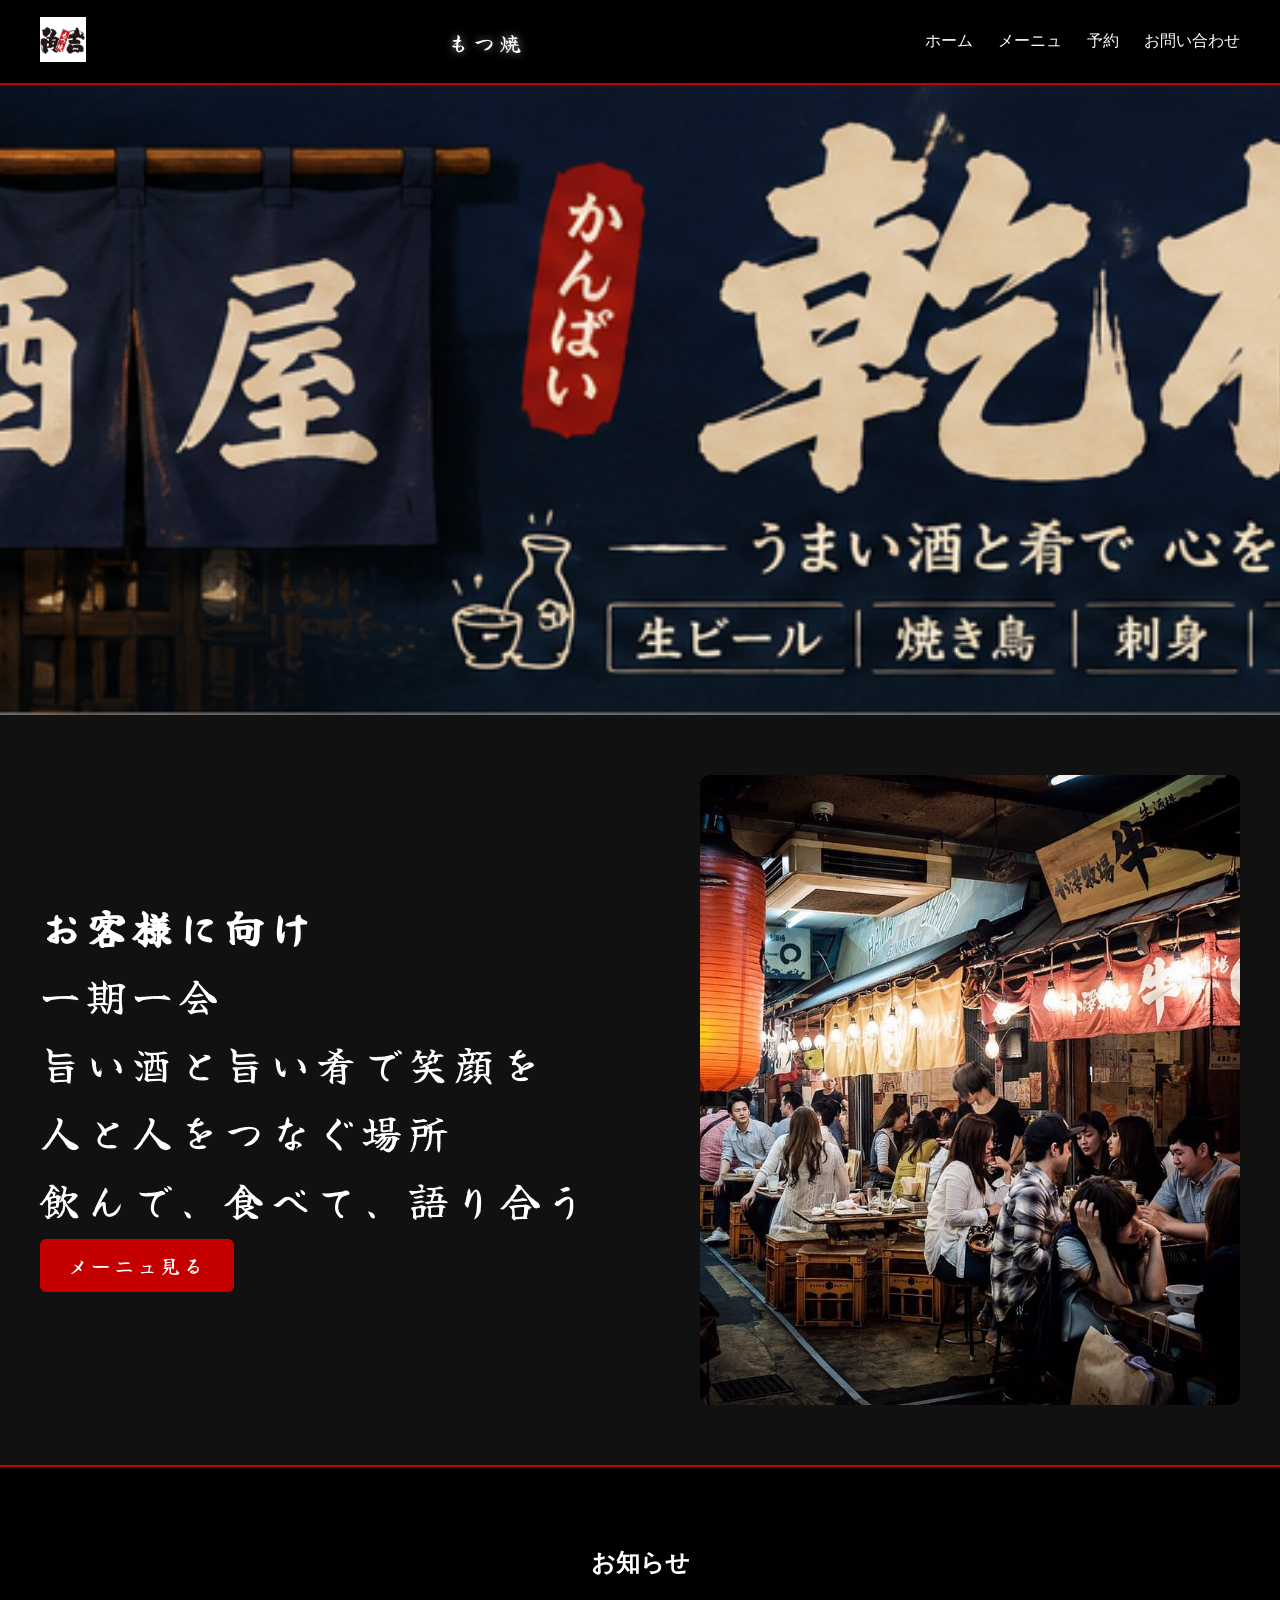
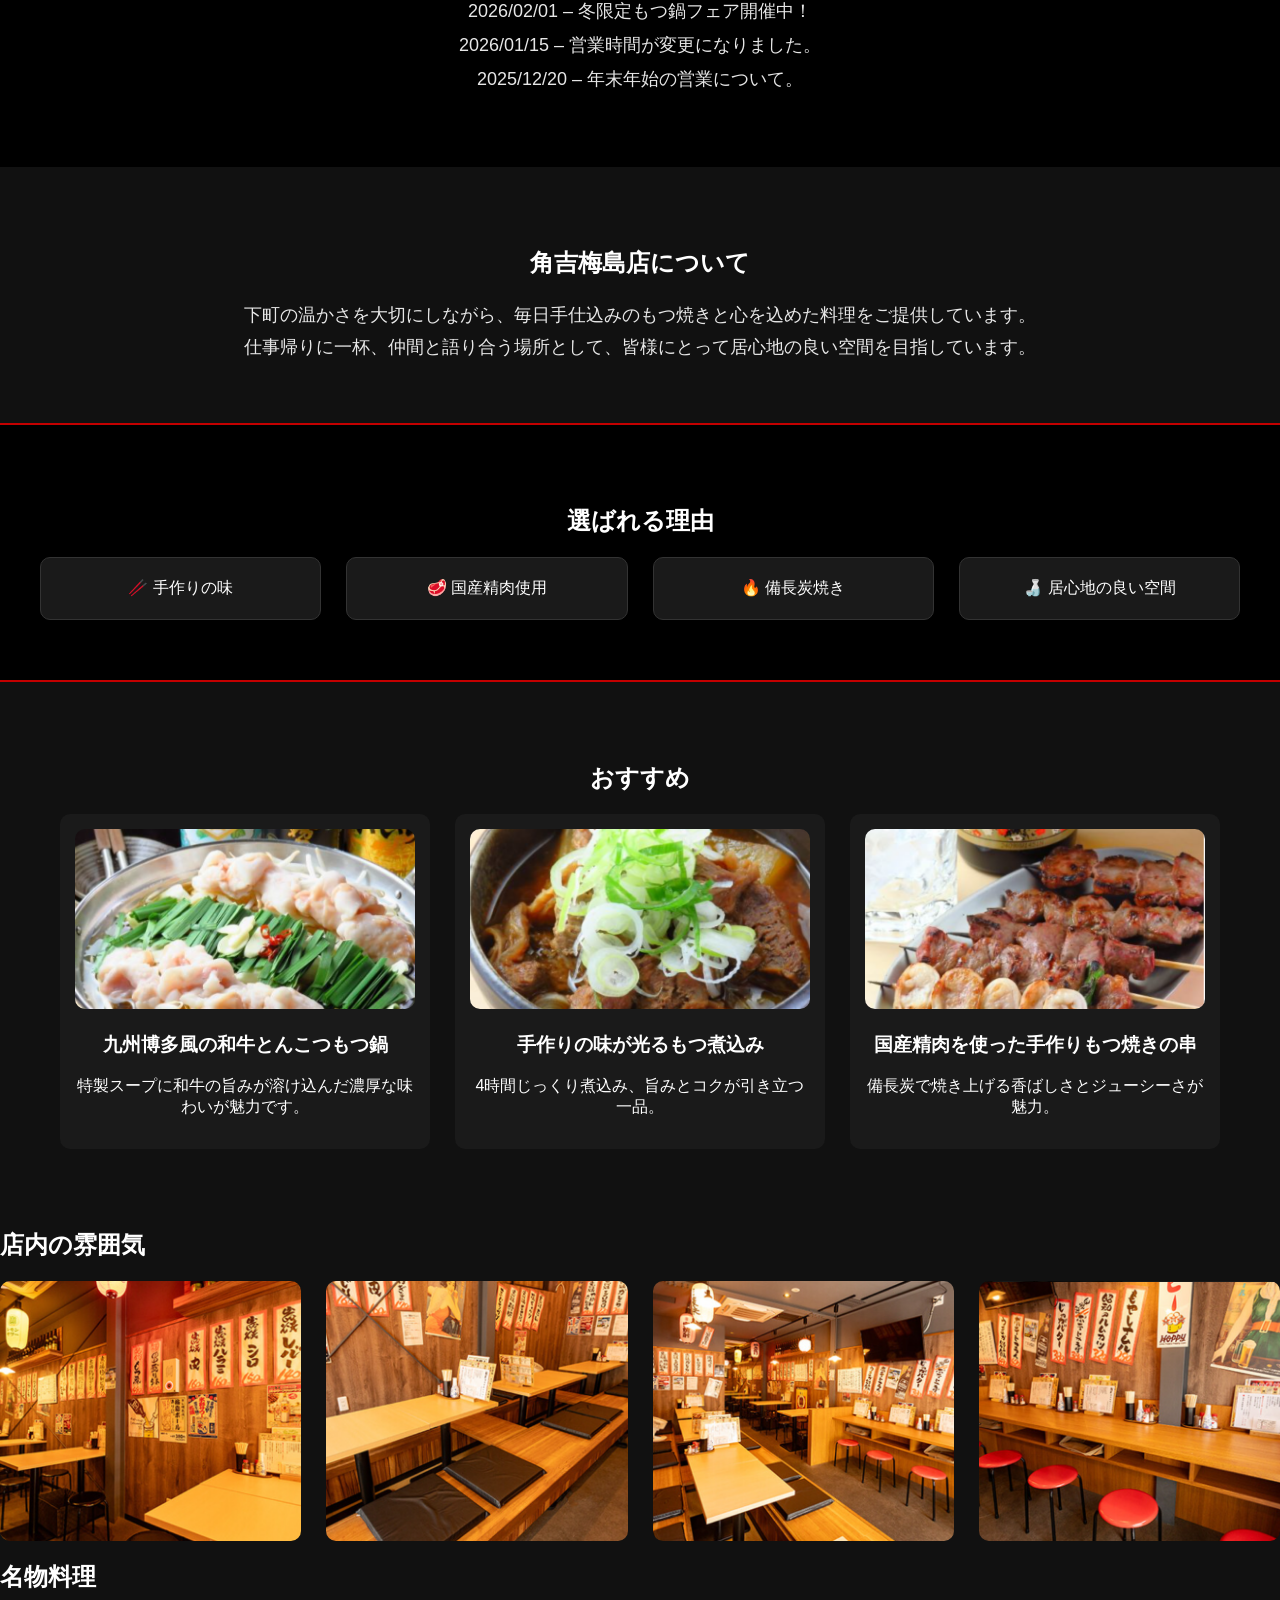
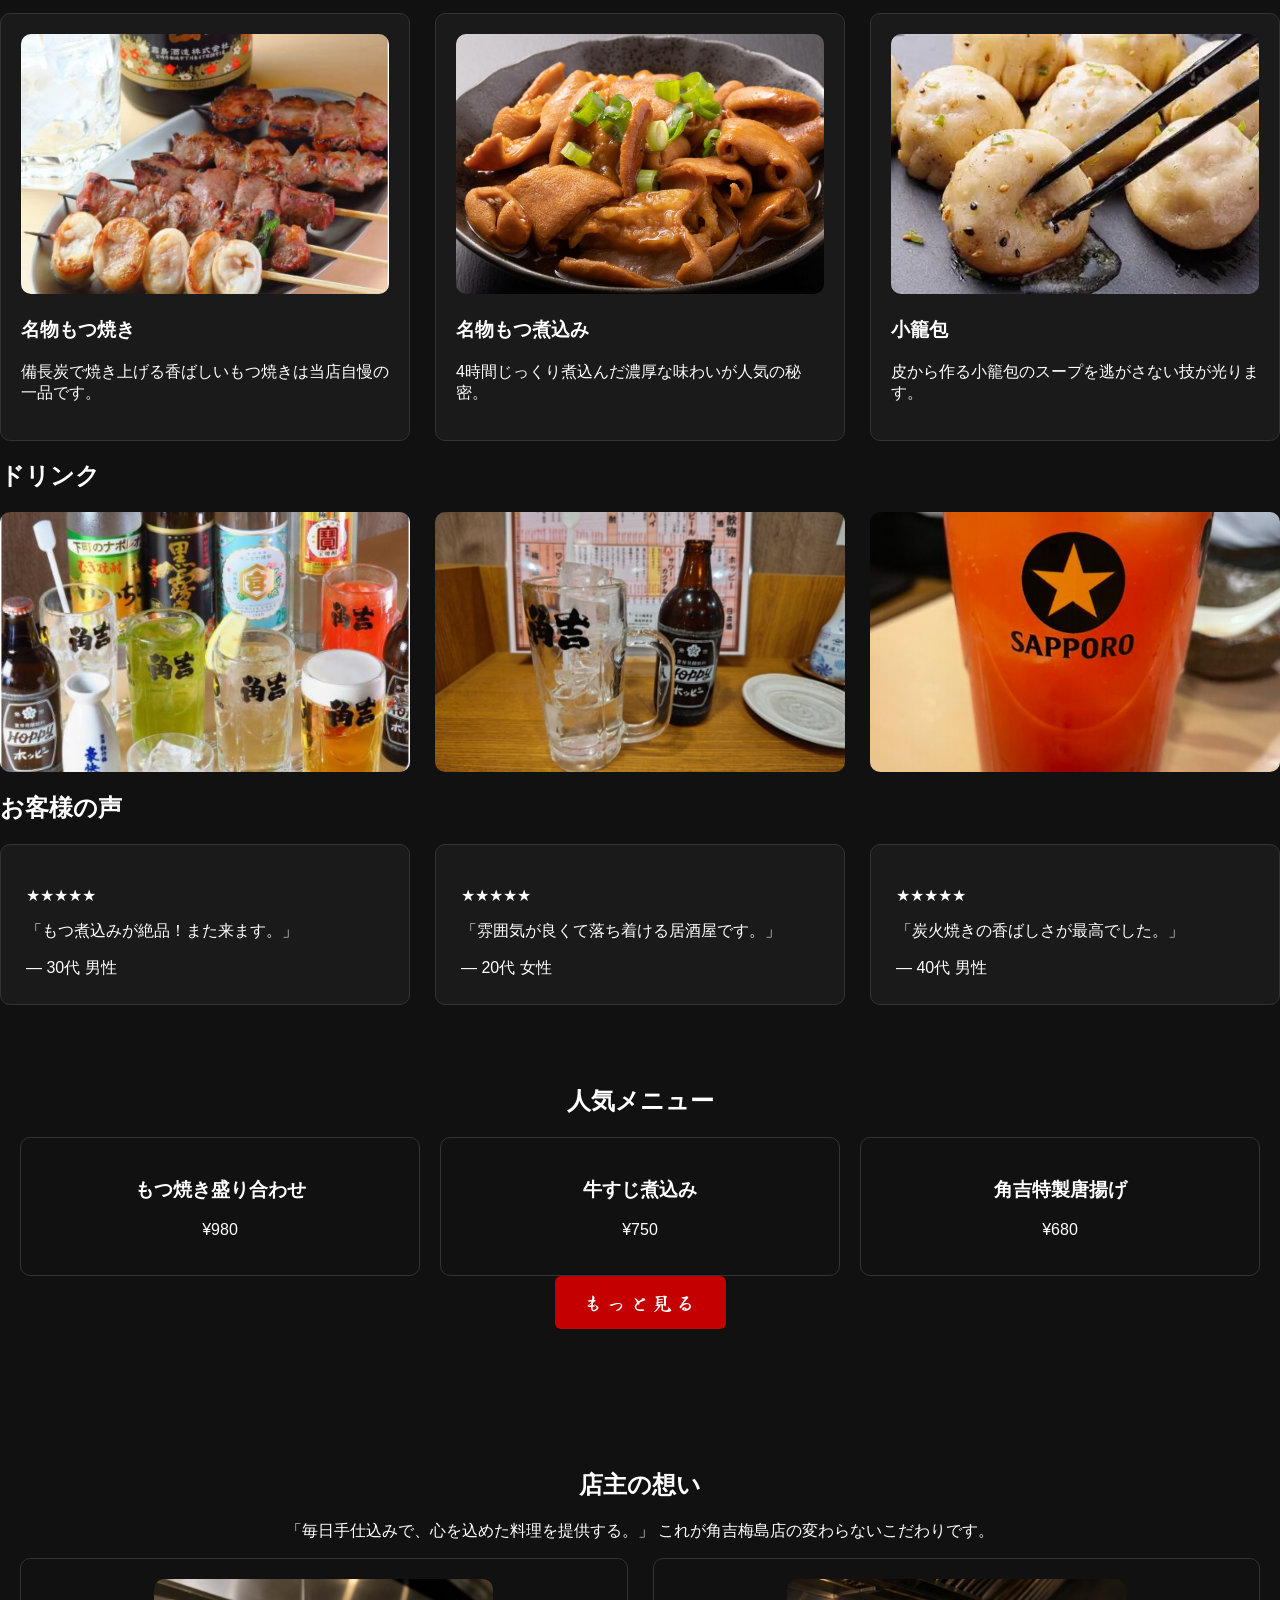
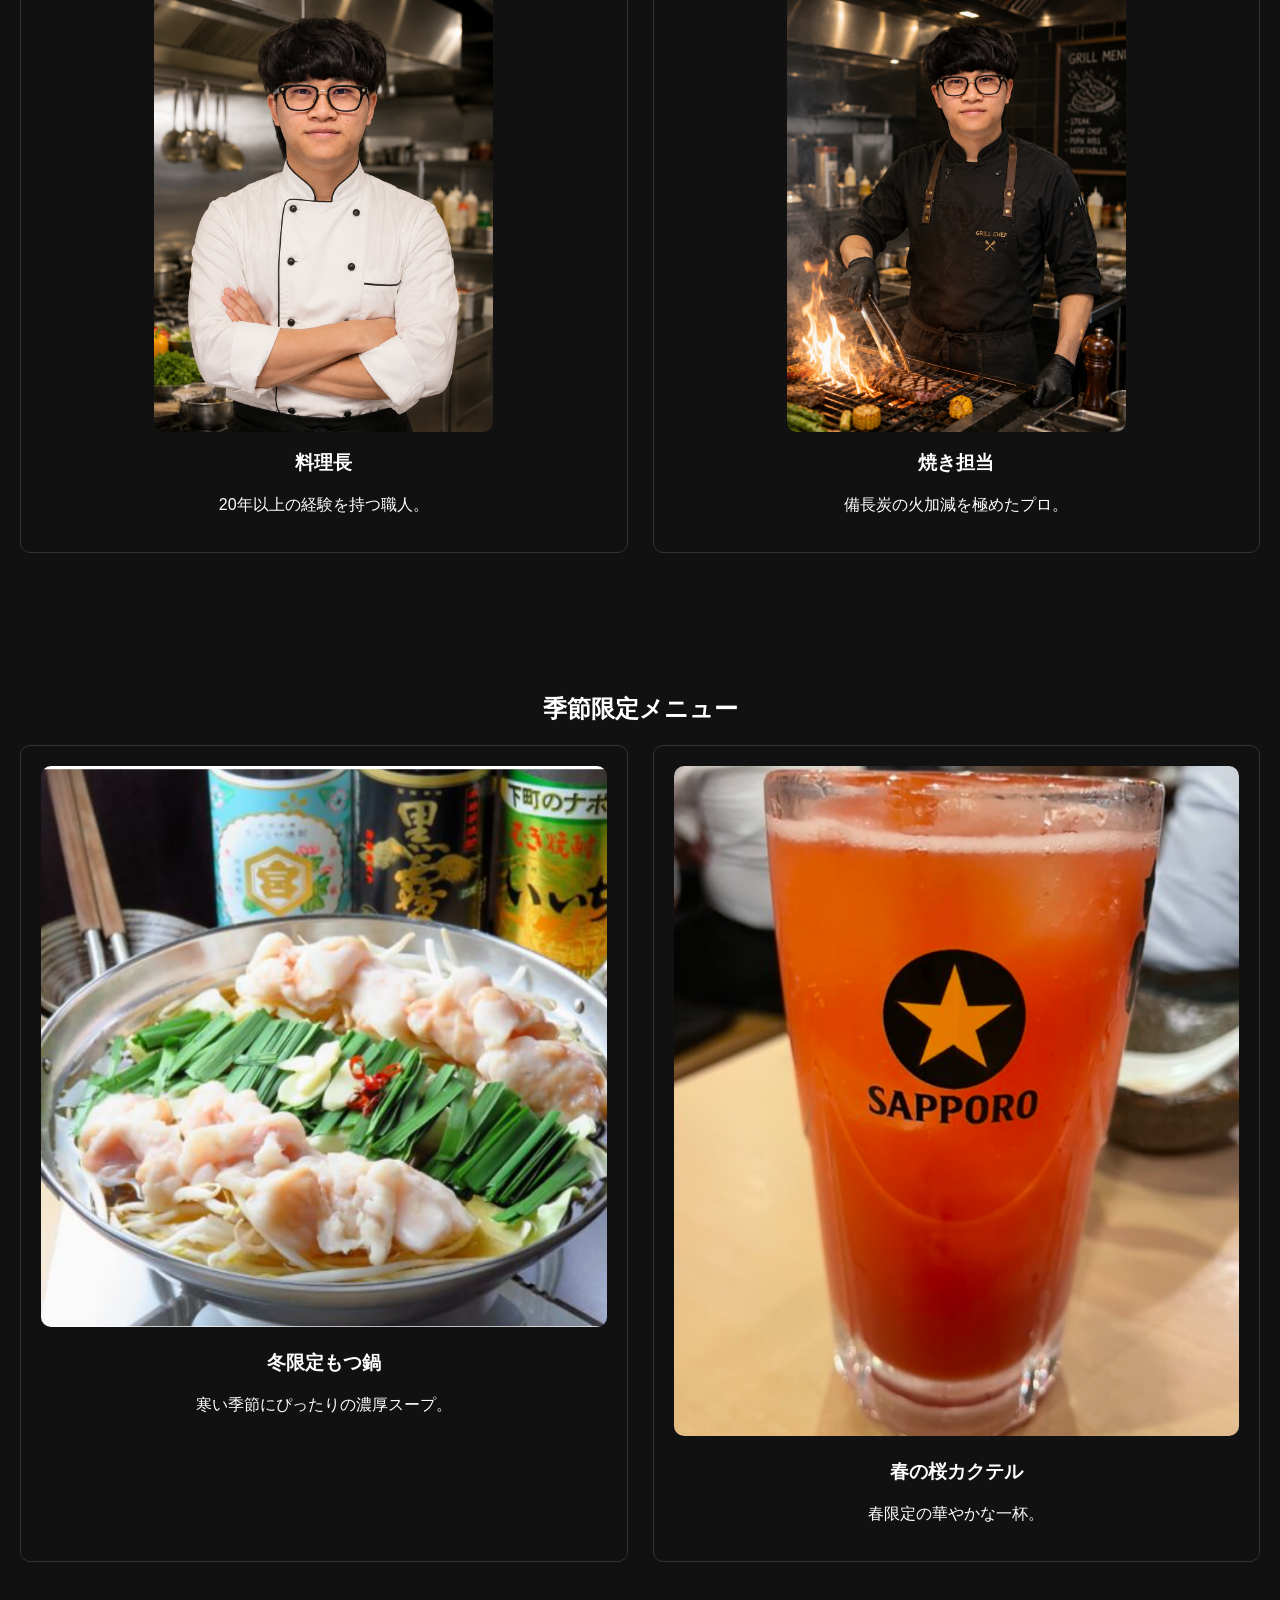
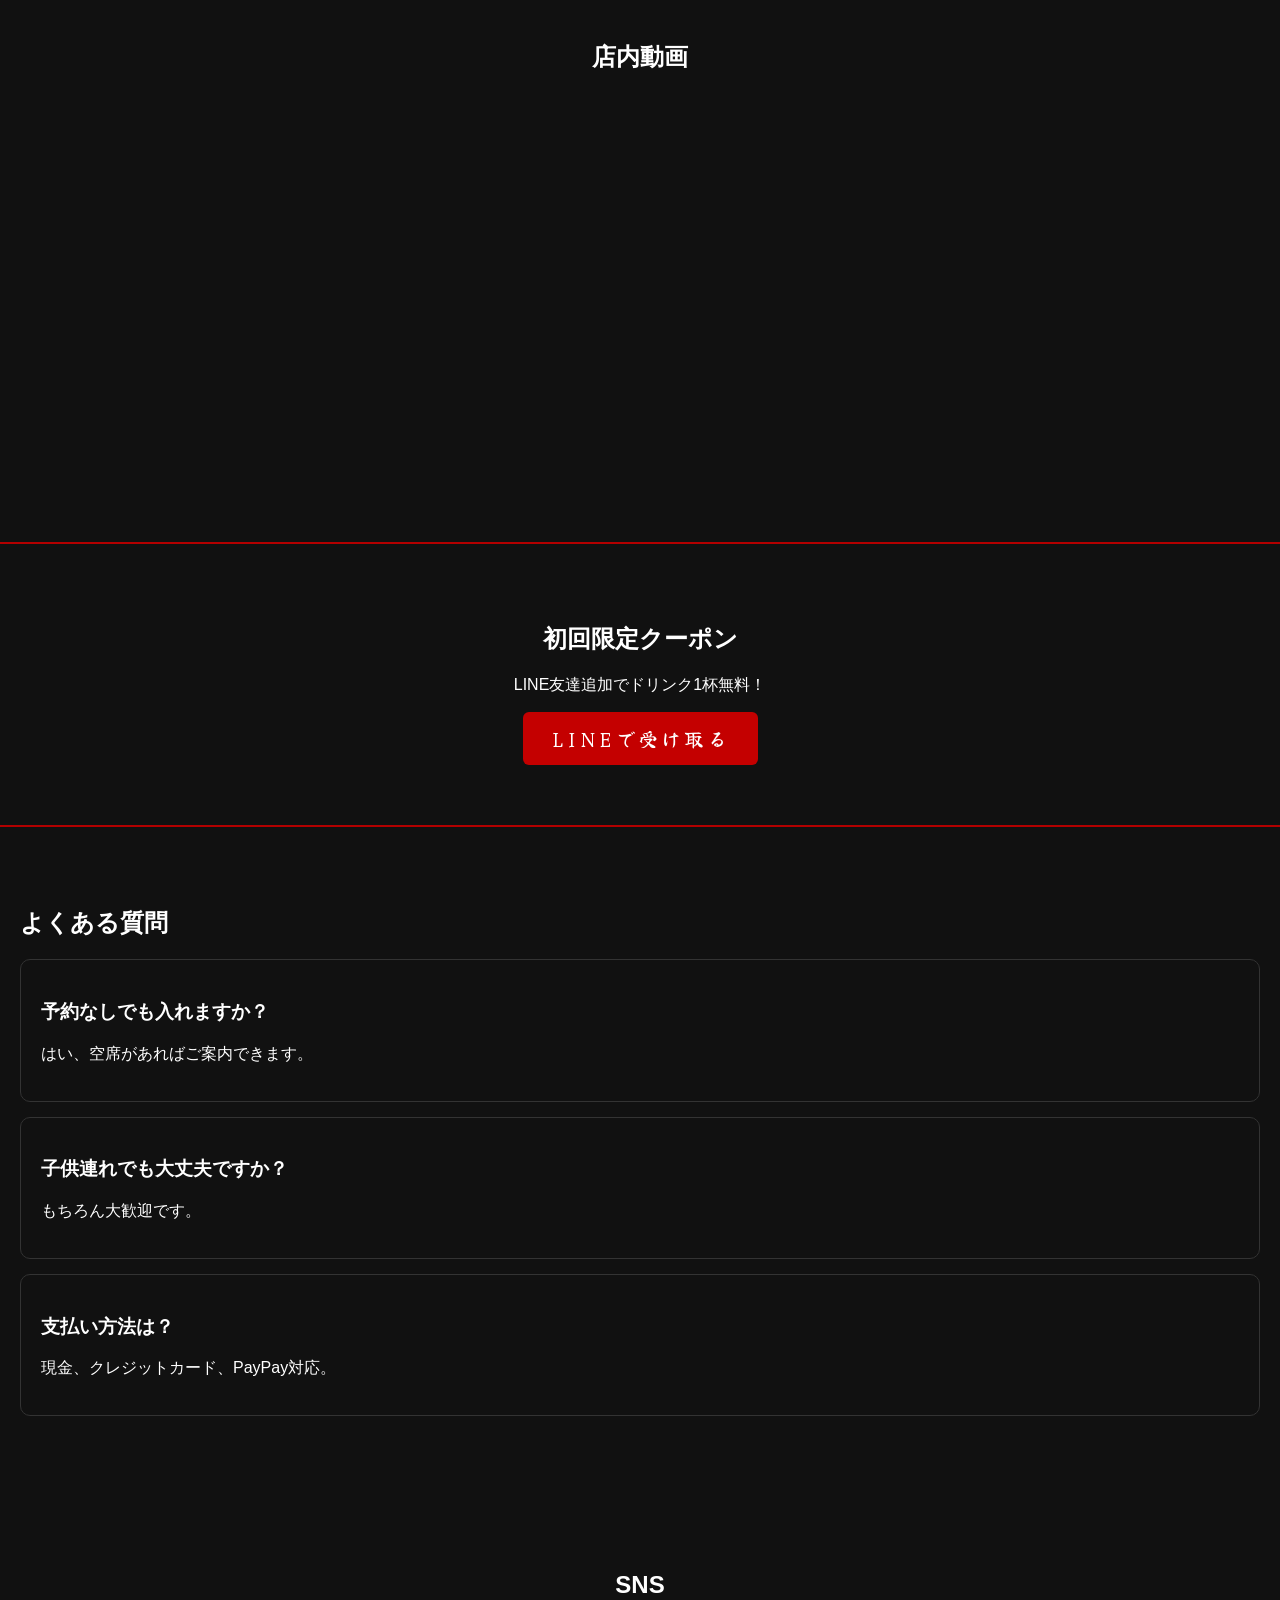
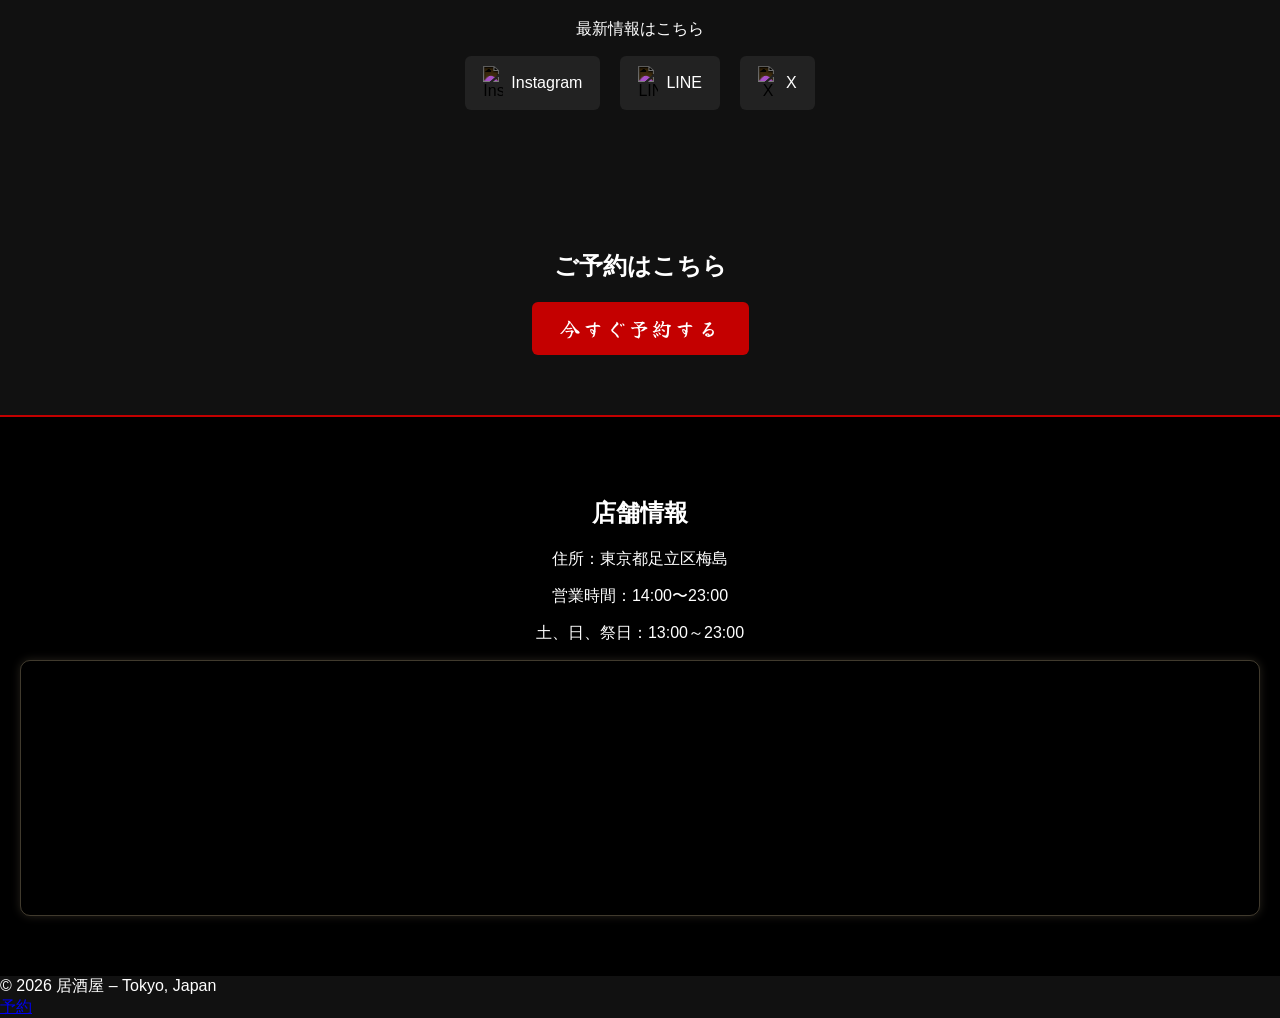
==== commit c20dcf9b: "update code" ====
--- a/index.html
+++ b/index.html
@@ -243,7 +243,7 @@
     <section class="coupon reveal">
         <h2>初回限定クーポン</h2>
         <p>LINE友達追加でドリンク1杯無料！</p>
-        <a href="#" class="btn">LINEで受け取る</a>
+        <a href="https://line.me/" target="_blank" class="btn">LINEで受け取る</a>
     </section>
 
     <!-- ⭐ NEW: FAQ -->
@@ -323,6 +323,8 @@
     <!-- JS MENU MOBILE -->
     <script src="main.js"></script>
     <script src="index.js"></script>
+    <a href="reservation.html" class="yoyaku-bubble">予約</a>
+
 
 </body>
 </html>
--- a/mobile.css
+++ b/mobile.css
@@ -1,29 +1,42 @@
 /* ===========================
-   モバイル版 – プレミアム和風スタイル
-=========================== */
-@media (max-width: 768px) {
-
-    /* Toàn trang thu nhỏ */
-   body {
+   モバイル版 – 和風プレミアムスタイル
+=========================== */
+
+/* ===========================
+   モバイル表示のレイアウト崩れ防止リセット
+=========================== */
+@media (max-width: 768px) {
+
+    html, body {
+        width: 100% !important;
+        max-width: 100% !important;
+        overflow-x: hidden !important;
+        margin: 0 !important;
+        padding: 0 !important;
+        transform: none !important;
+    }
+
+    * {
+        box-sizing: border-box !important;
+        max-width: 100% !important;
+    }
+}
+
+
+@media (max-width: 768px) {
+
+    /* ページ全体の縮小・調整 */
+    body {
         margin: 0;
         padding: 0;
-        padding-top: 80px;
+        padding-top: 60px;
         overflow-x: hidden;
         width: 100%;
     }
 
-    /* Header luôn nằm trên banner */
-    .header {
-        position: fixed !important;
-        top: 0;
-        left: 0;
-        width: 100%;
-        padding: 10px 20px;
-        z-index: 1000000 !important;
-        background: #000;
-    }
-
-    /* Nút 3 gạch */
+    /* ヘッダーを常に最前面に固定 */
+
+    /* ハンバーガーメニュー（3本線） */
     .menu-toggle {
         display: block;
         font-size: 32px;
@@ -37,7 +50,7 @@
         z-index: 2000000 !important;
     }
 
-    /* NAV tách khỏi body */
+    /* ナビゲーションを独立配置（固定） */
     .header nav {
         position: fixed;
         top: 0;
@@ -47,14 +60,14 @@
     }
 
     /* ===========================
-       MENU NẰM BÊN PHẢI – ẨN MẶC ĐỊNH
+       右側に表示されるドロップダウンメニュー（初期は非表示）
     ============================ */
     .header nav ul {
-        display: none; /* KHÔNG dùng !important */
+        display: none;
 
         position: fixed;
-        top: 70px;        /* ngay dưới nút 3 gạch */
-        right: 20px;      /* sát mép phải */
+        top: 70px;        /* ハンバーガーの直下 */
+        right: 20px;
         width: 180px;
         padding: 15px 20px;
 
@@ -67,14 +80,14 @@
 
         z-index: 999999 !important;
 
-        /* hiệu ứng */
+        /* アニメーション効果 */
         opacity: 0;
         pointer-events: none;
         transform: translateY(-10px);
         transition: all 0.25s ease;
     }
 
-    /* Khi active → hiện menu */
+    /* メニュー展開時の表示 */
     .header nav ul.active {
         display: flex !important;
         opacity: 1;
@@ -93,7 +106,7 @@
         height: 38px;
     }
 
-    /* Banner luôn nằm dưới menu */
+    /* バナーをヘッダーの下に配置 */
     #indexBanner,
     #bannerTrack,
     .banner-slide {
@@ -104,8 +117,9 @@
     #indexBanner {
         height: 40vh;
     }
-    /* ===========================
-       ヒーローセクション
+
+    /* ===========================
+       ヒーローセクション（レイアウト調整）
     ============================ */
     .hero {
         flex-direction: row;
@@ -126,7 +140,7 @@
     }
 
     /* ===========================
-       汎用グリッド
+       汎用グリッド（2列表示）
     ============================ */
     .grid,
     .signature-grid,
@@ -148,7 +162,7 @@
     }
 
     /* ===========================
-       動画セクション
+       動画セクション（高さ調整）
     ============================ */
     .video video {
         width: 100%;
@@ -157,7 +171,7 @@
     }
 
     /* ===========================
-       予約フォーム
+       予約フォーム（入力UI調整）
     ============================ */
     .reservation-container {
         width: 90%;
@@ -179,7 +193,7 @@
     }
 
     /* ===========================
-       ポップアップ
+       ポップアップ（モバイル最適化）
     ============================ */
     .popup-box {
         width: 85%;
@@ -194,7 +208,7 @@
     }
 
     /* ===========================
-       浮動ボタン
+       浮動予約ボタン
     ============================ */
     .floating-reserve {
         bottom: 20px;
@@ -204,7 +218,7 @@
     }
 
     /* ===========================
-       地図
+       地図（高さ調整）
     ============================ */
     .map iframe,
     .washi-map iframe {
@@ -213,7 +227,7 @@
 }
 
 /* ===========================
-   メニューページ – 横スクロール
+   メニューページ – 横スクロールレイアウト
 =========================== */
 @media (max-width: 768px) {
 
@@ -271,8 +285,9 @@
     }
 }
 
-/* ===========================
-   メニューページ – 5品表示
+
+/* ===========================
+   メニューページ – 5品グリッド表示（モバイル）
 =========================== */
 @media (max-width: 768px) {
 
@@ -289,6 +304,7 @@
         max-height: 200px;
     }
 
+    /* メニュー一覧を5列グリッドで表示 */
     #menuList {
         display: grid !important;
         grid-template-columns: repeat(5, 1fr) !important;
@@ -296,6 +312,7 @@
         padding: 10px;
     }
 
+    /* 各メニューカードのデザイン */
     #menuList .card {
         background: #1a1a1a;
         padding: 8px;
@@ -304,6 +321,7 @@
         text-align: center;
     }
 
+    /* メニュー画像 */
     #menuList .card img {
         width: 100%;
         height: 70px;
@@ -311,18 +329,21 @@
         border-radius: 6px;
     }
 
+    /* メニュー名 */
     #menuList .card h3 {
         font-size: 11px;
         margin: 5px 0 2px;
         letter-spacing: 0.5px;
     }
 
+    /* 価格表示 */
     #menuList .card .price {
         font-size: 11px;
         margin-bottom: 2px;
         color: #c40000;
     }
 
+    /* 説明文 */
     #menuList .card .desc {
         font-size: 10px;
         opacity: 0.6;
@@ -330,22 +351,14 @@
 }
 
 /* ===========================
-   お問い合わせページ – モバイル
-=========================== */
-@media (max-width: 768px) {
-
-    body {
-        transform: scale(0.80);
-        transform-origin: top center;
-        width: 130%;
-        margin-left: auto;
-        margin-right: auto;
-        display: block;
-    }
-
+   お問い合わせページ – モバイル最適化
+=========================== */
+@media (max-width: 768px) {
+
+    /* お問い合わせフォーム全体 */
     .contact-container {
         width: 85%;
-        margin: 20px auto;
+        margin: 70px auto 20px;
         padding: 14px 12px;
 
         background: #111;
@@ -353,6 +366,7 @@
         border: 1px solid #333;
     }
 
+    /* タイトル */
     .contact-container h1 {
         font-size: 22px;
         text-align: center;
@@ -361,6 +375,7 @@
         color: #c40000;
     }
 
+    /* 説明文 */
     .contact-desc {
         font-size: 13px;
         color: #ccc;
@@ -369,6 +384,7 @@
         text-align: center;
     }
 
+    /* ラベル */
     .contact-container label {
         font-size: 12px;
         margin-bottom: 4px;
@@ -376,6 +392,7 @@
         color: #ddd;
     }
 
+    /* 入力欄 */
     .contact-container input,
     .contact-container select,
     .contact-container textarea {
@@ -391,11 +408,13 @@
         color: white;
     }
 
+    /* テキストエリア */
     .contact-container textarea {
         height: 90px;
         resize: none;
     }
 
+    /* 送信ボタン */
     .contact-btn {
         width: 100%;
         padding: 10px;
@@ -409,6 +428,7 @@
         letter-spacing: 1px;
     }
 
+    /* 店舗情報カード一覧 */
     .contact-info-washi {
         width: 85%;
         margin: 20px auto;
@@ -417,6 +437,7 @@
         gap: 15px;
     }
 
+    /* 店舗情報カード */
     .washi-card {
         background: #111;
         border-radius: 10px;
@@ -436,6 +457,7 @@
         line-height: 1.6;
     }
 
+    /* Googleマップ */
     .washi-map iframe {
         width: 100%;
         height: 200px;
@@ -444,6 +466,7 @@
         margin-top: 10px;
     }
 
+    /* SNSボタン */
     .washi-sns {
         display: flex;
         justify-content: center;
@@ -461,6 +484,7 @@
         text-decoration: none;
     }
 
+    /* ポップアップデザイン */
     .popup-box {
         width: 80%;
         padding: 16px;
@@ -494,12 +518,13 @@
         border-radius: 8px;
     }
 }
-/* ===========================
-   FIX TRÀN NGANG + KHÓA KHUNG
-=========================== */
-@media (max-width: 768px) {
-
-    /* Tắt flex của PC */
+
+/* ===========================
+   モバイル版ヘッダー調整（横スクロール防止）
+=========================== */
+@media (max-width: 768px) {
+
+    /* PC版のflexを無効化し、固定ヘッダーに統一 */
     .header {
         display: block !important;
         height: 60px;
@@ -512,7 +537,7 @@
         z-index: 999999;
     }
 
-    /* Logo bên trái */
+    /* 左側ロゴ配置 */
     .logo {
         position: absolute;
         left: 15px;
@@ -523,7 +548,7 @@
         height: 38px;
     }
 
-    /* Chữ もつ焼 ở giữa */
+    /* 中央のキャッチコピー（もつ焼） */
     .header-tagline {
         position: absolute;
         left: 50%;
@@ -534,7 +559,7 @@
         z-index: 1000002;
     }
 
-    /* Menu 3 gạch bên phải */
+    /* 右側ハンバーガーメニュー */
     .menu-toggle {
         display: block !important;
         position: absolute !important;
@@ -545,14 +570,79 @@
         z-index: 1000003;
     }
 
-    /* Ẩn nav PC */
+    /* PCナビゲーション非表示 */
     nav ul {
         display: none !important;
     }
 }
+
+/* ===========================
+   Googleマップの不要リンク非表示
+=========================== */
 @media (max-width: 768px) {
     .washi-map a[href^="https://maps.google.com"] {
         display: none !important;
     }
 }
 
+/* ===========================
+   ページタイトルの上部余白調整
+=========================== */
+@media (max-width: 768px) {
+    h1, .page-title, .reservation-title {
+        margin-top: 30px !important;
+        display: block;
+    }
+}
+
+/* ===========================
+   メニューバナーの位置調整
+=========================== */
+@media (max-width: 768px) {
+    .menu-banner {
+        margin-top: 65px !important;
+    }
+}
+@media (max-width: 768px) {
+    body.contact-page {
+        background-size: cover !important;
+        background-repeat: no-repeat !important;
+        background-position: center !important;
+        max-width: none !important;
+    }
+}
+/* ⭐ Bong bóng Yoyaku nổi góc dưới bên phải */
+.yoyaku-bubble {
+    position: fixed;
+    bottom: 20px;
+    right: 20px;
+    width: 65px;
+    height: 65px;
+    background: #b30000; /* đỏ Nhật */
+    color: #fff;
+    border-radius: 50%;
+    display: flex;
+    justify-content: center;
+    align-items: center;
+    font-size: 18px;
+    font-weight: bold;
+    text-decoration: none;
+    box-shadow: 0 6px 15px rgba(0,0,0,0.35);
+    z-index: 99999;
+    border: 2px solid #fff;
+    font-family: "Yuji Syuku", serif;
+    transition: transform 0.2s, background 0.2s;
+}
+
+/* Hover (nếu user chạm giữ) */
+.yoyaku-bubble:active {
+    transform: scale(1.05);
+    background: #8a0000;
+}
+
+/* Chỉ hiện trên mobile */
+@media (min-width: 769px) {
+    .yoyaku-bubble {
+        display: none;
+    }
+}
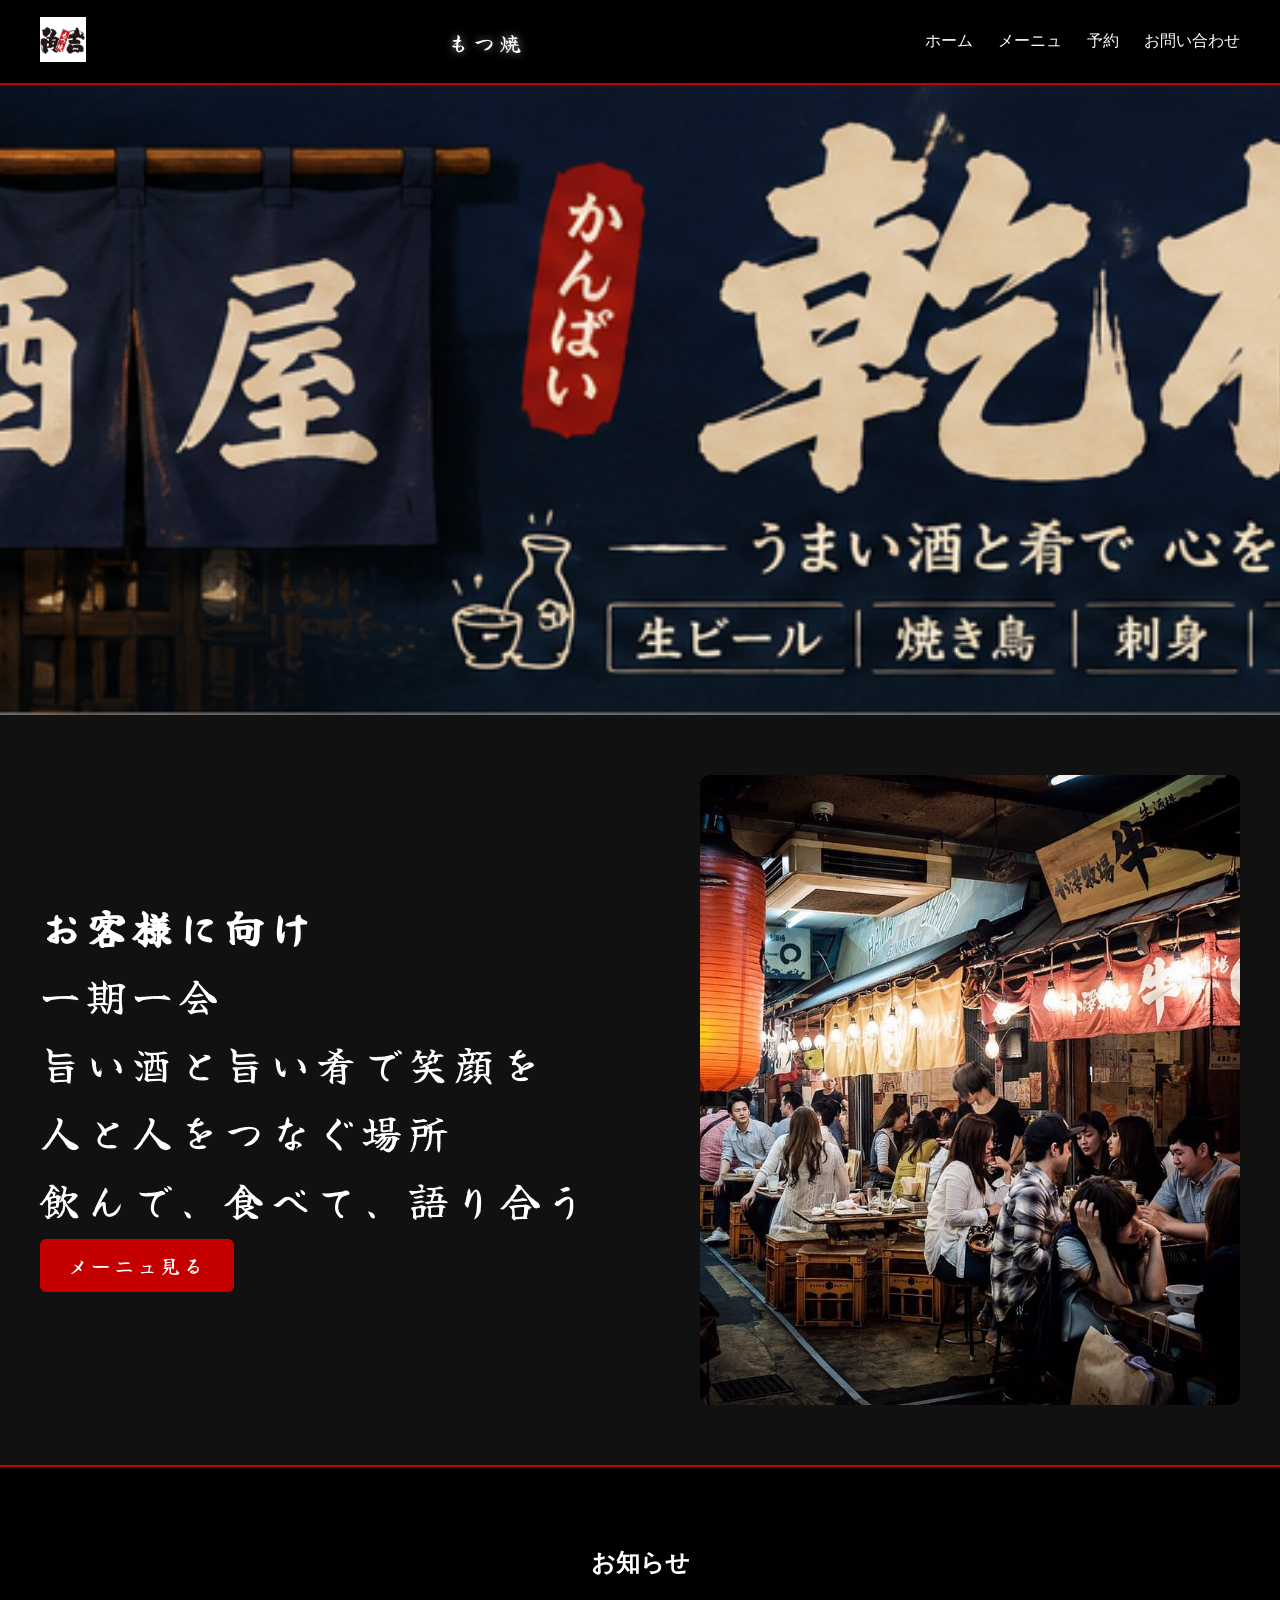
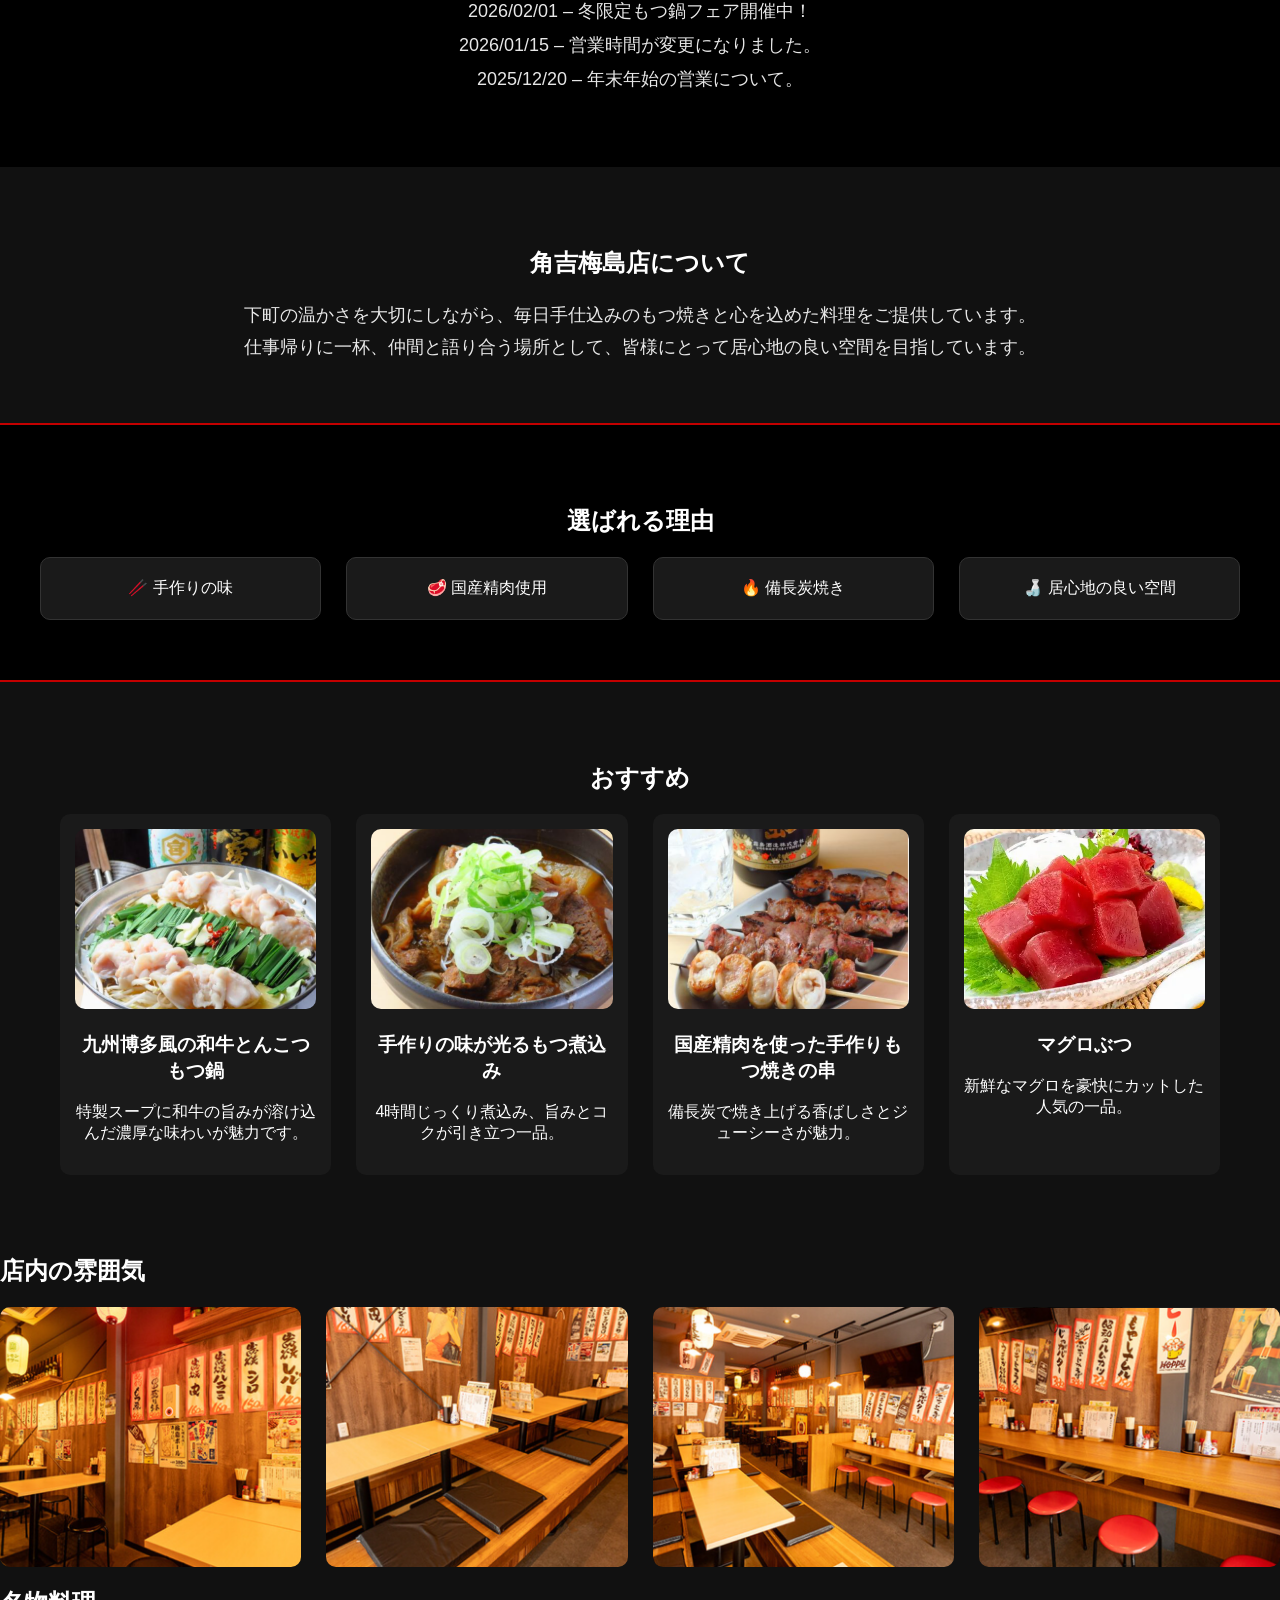
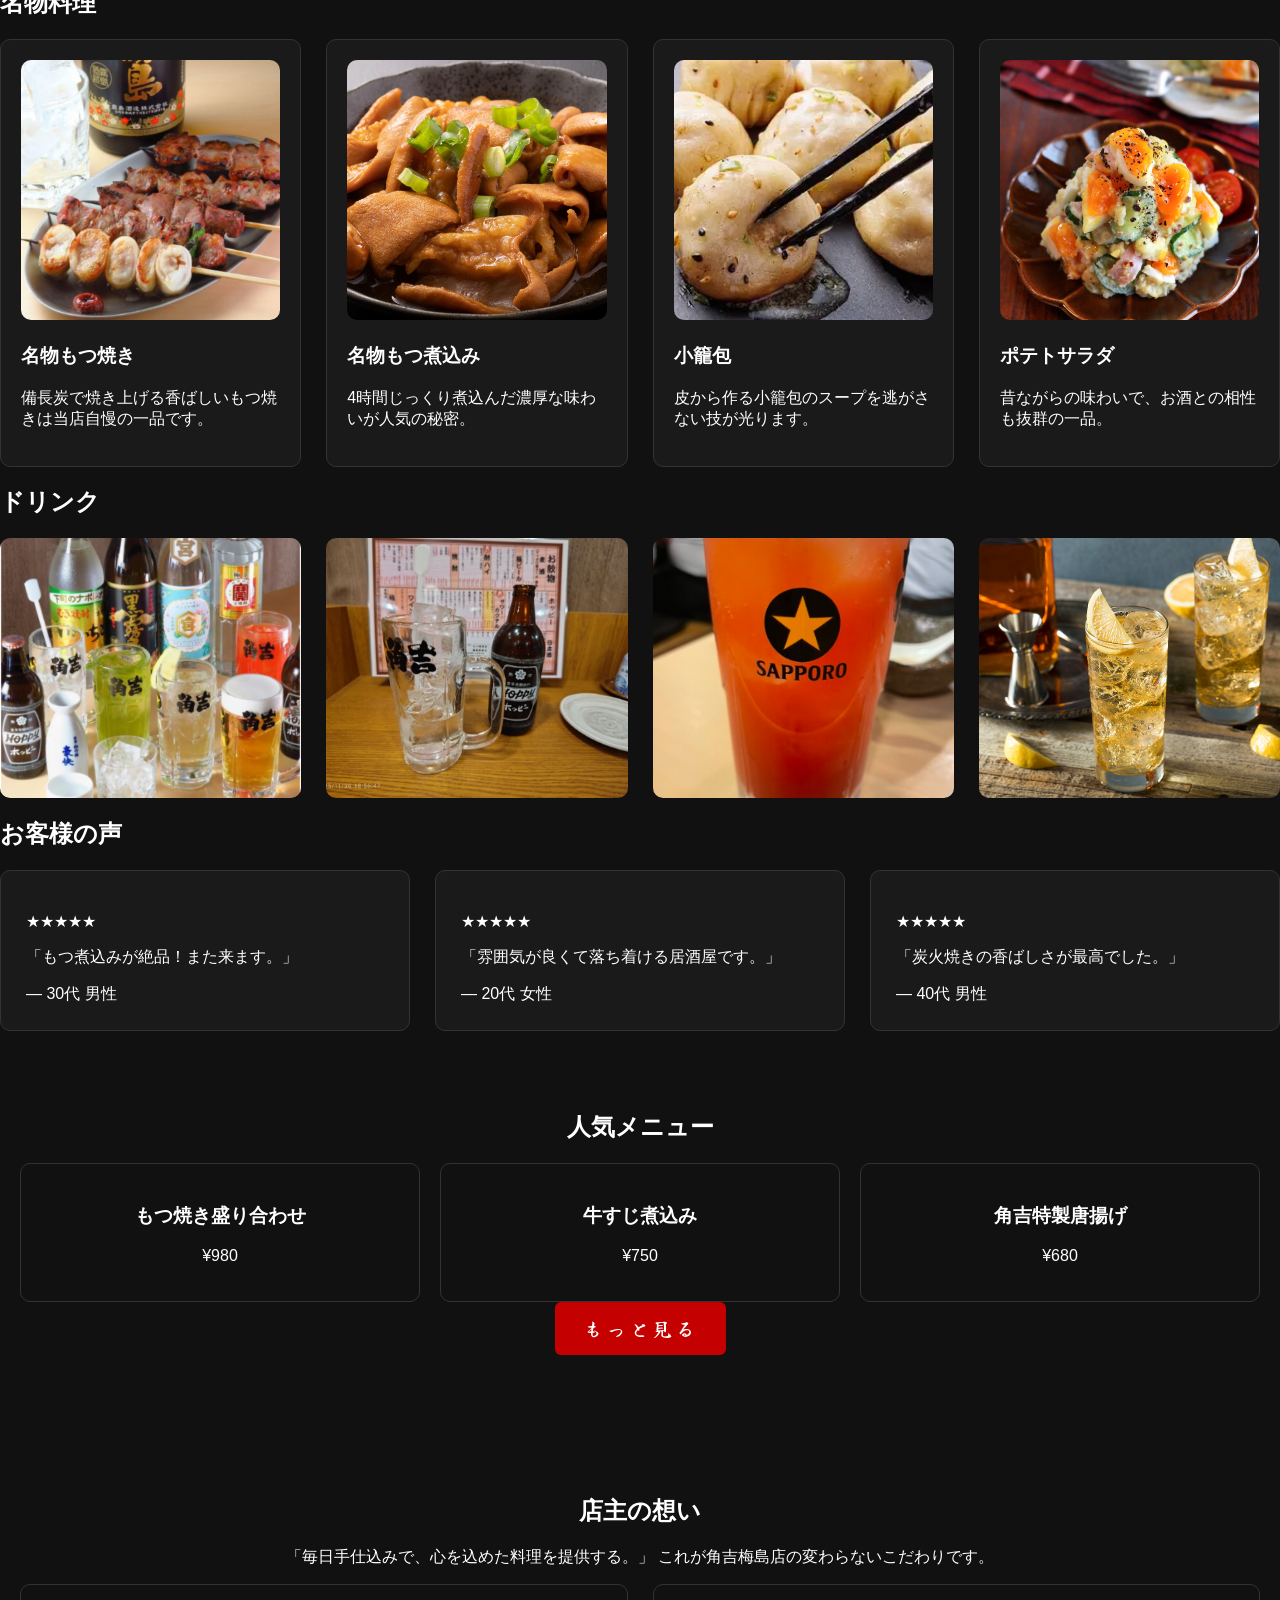
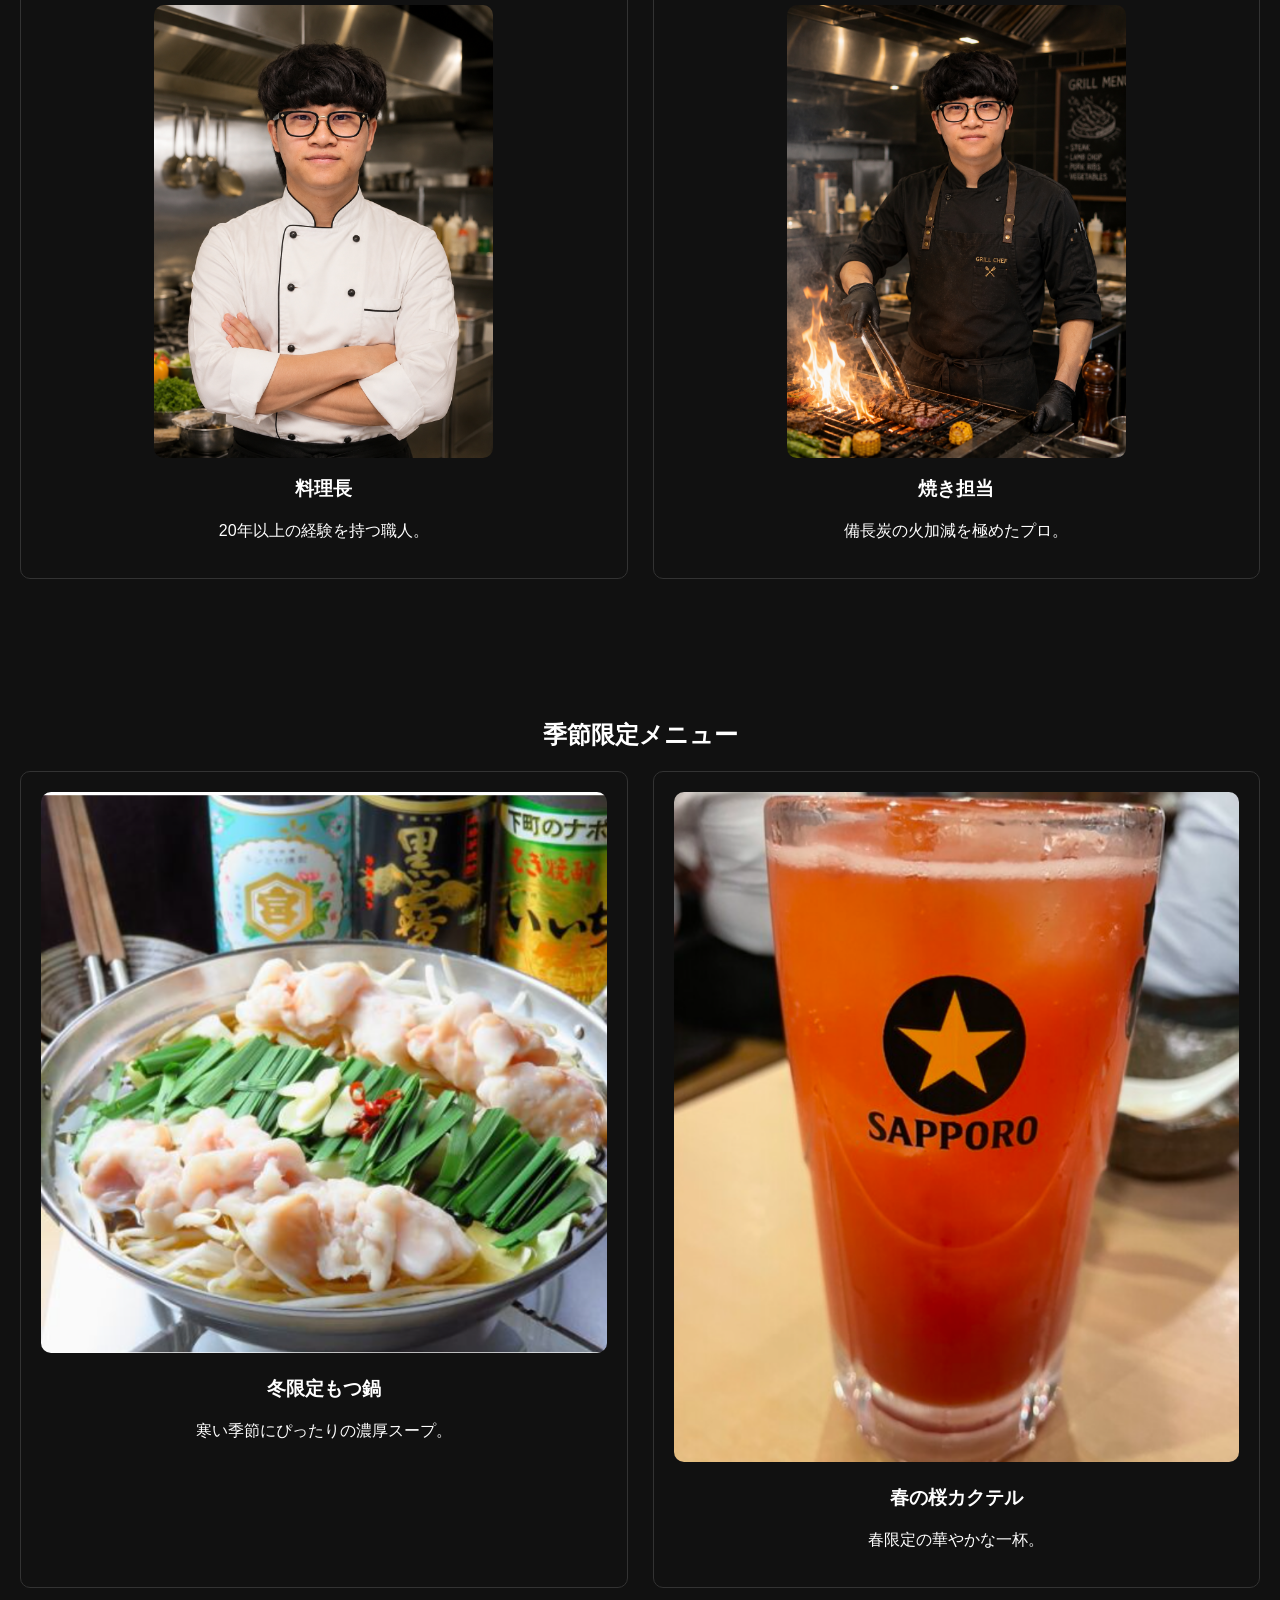
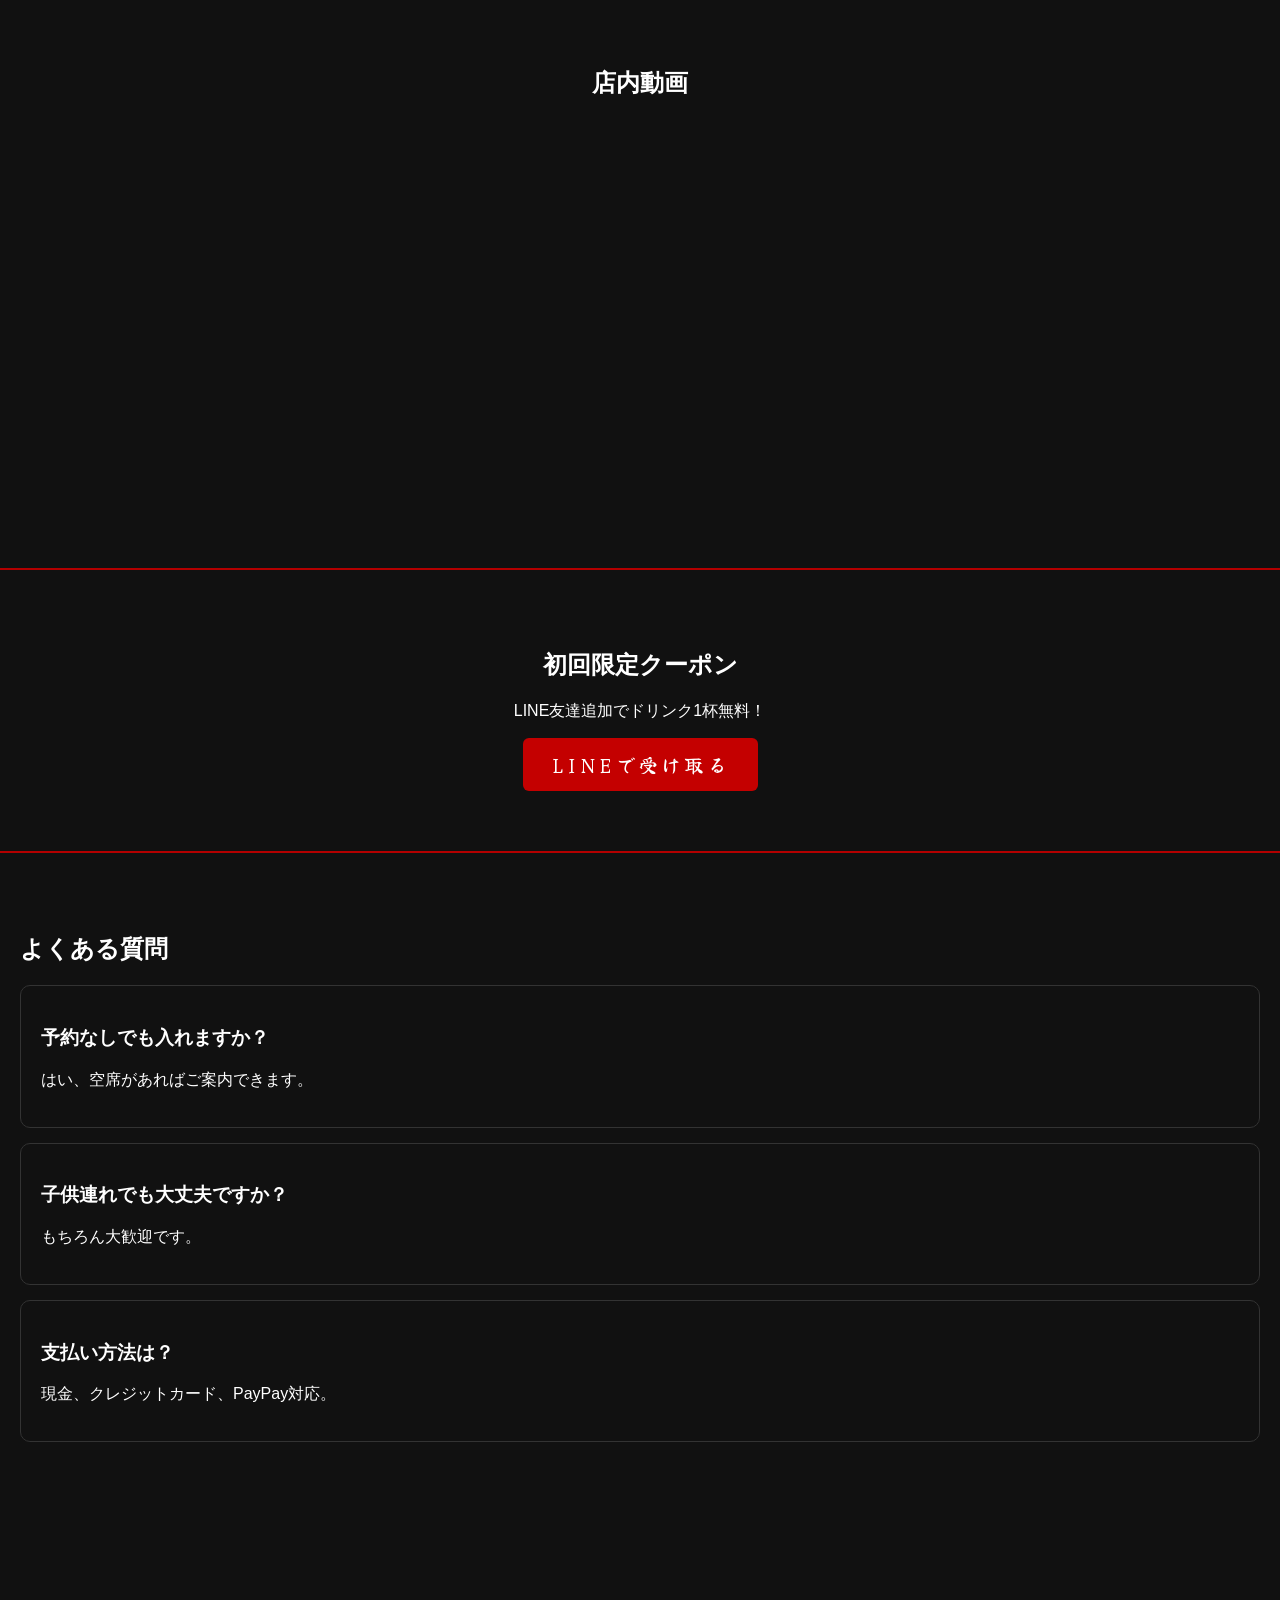
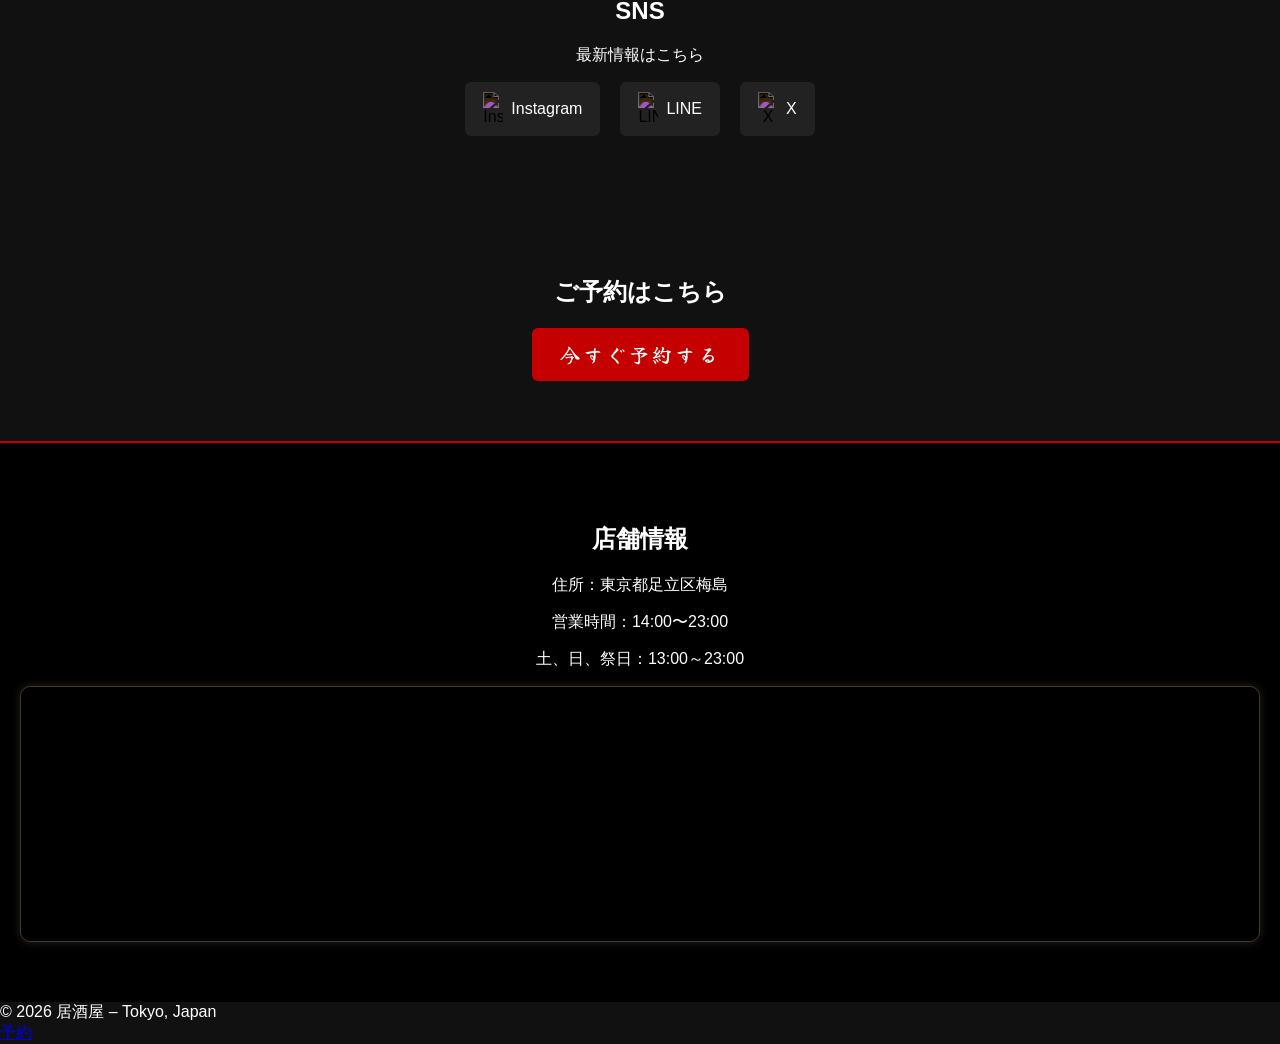
==== commit 69bd7ad6: "update code" ====
--- a/index.html
+++ b/index.html
@@ -96,6 +96,11 @@
                 <h3>国産精肉を使った手作りもつ焼きの串</h3>
                 <p>備長炭で焼き上げる香ばしさとジューシーさが魅力。</p>
             </div>
+            <div class="card">
+                <img src="images/maguro_butsu.jpg">
+                <h3>マグロぶつ</h3>
+                <p>新鮮なマグロを豪快にカットした人気の一品。</p>
+            </div>
         </div>
     </section>
 
@@ -129,6 +134,12 @@
                 <h3>小籠包</h3>
                 <p>皮から作る小籠包のスープを逃がさない技が光ります。</p>
             </div>
+            <div class="sig-card">
+                <img src="images/ps.jpg">
+                <h3>ポテトサラダ</h3>
+                <p>昔ながらの味わいで、お酒との相性も抜群の一品。</p>
+            </div>
+
         </div>
     </section>
 
@@ -139,6 +150,7 @@
             <img src="images/drink1.jpg">
             <img src="images/drink2.jpg">
             <img src="images/drink3.jpg">
+            <img src="images/highball.jpg">
         </div>
     </section>
 
--- a/style.css
+++ b/style.css
@@ -195,9 +195,10 @@
 }
 .grid {
     display: grid;
-    grid-template-columns: repeat(3, 1fr);
-    gap: 25px;
-}
+    grid-template-columns: repeat(auto-fit, minmax(260px, 1fr));
+    gap: 25px;
+}
+
 .card {
     background: #1a1a1a;
     padding: 15px;
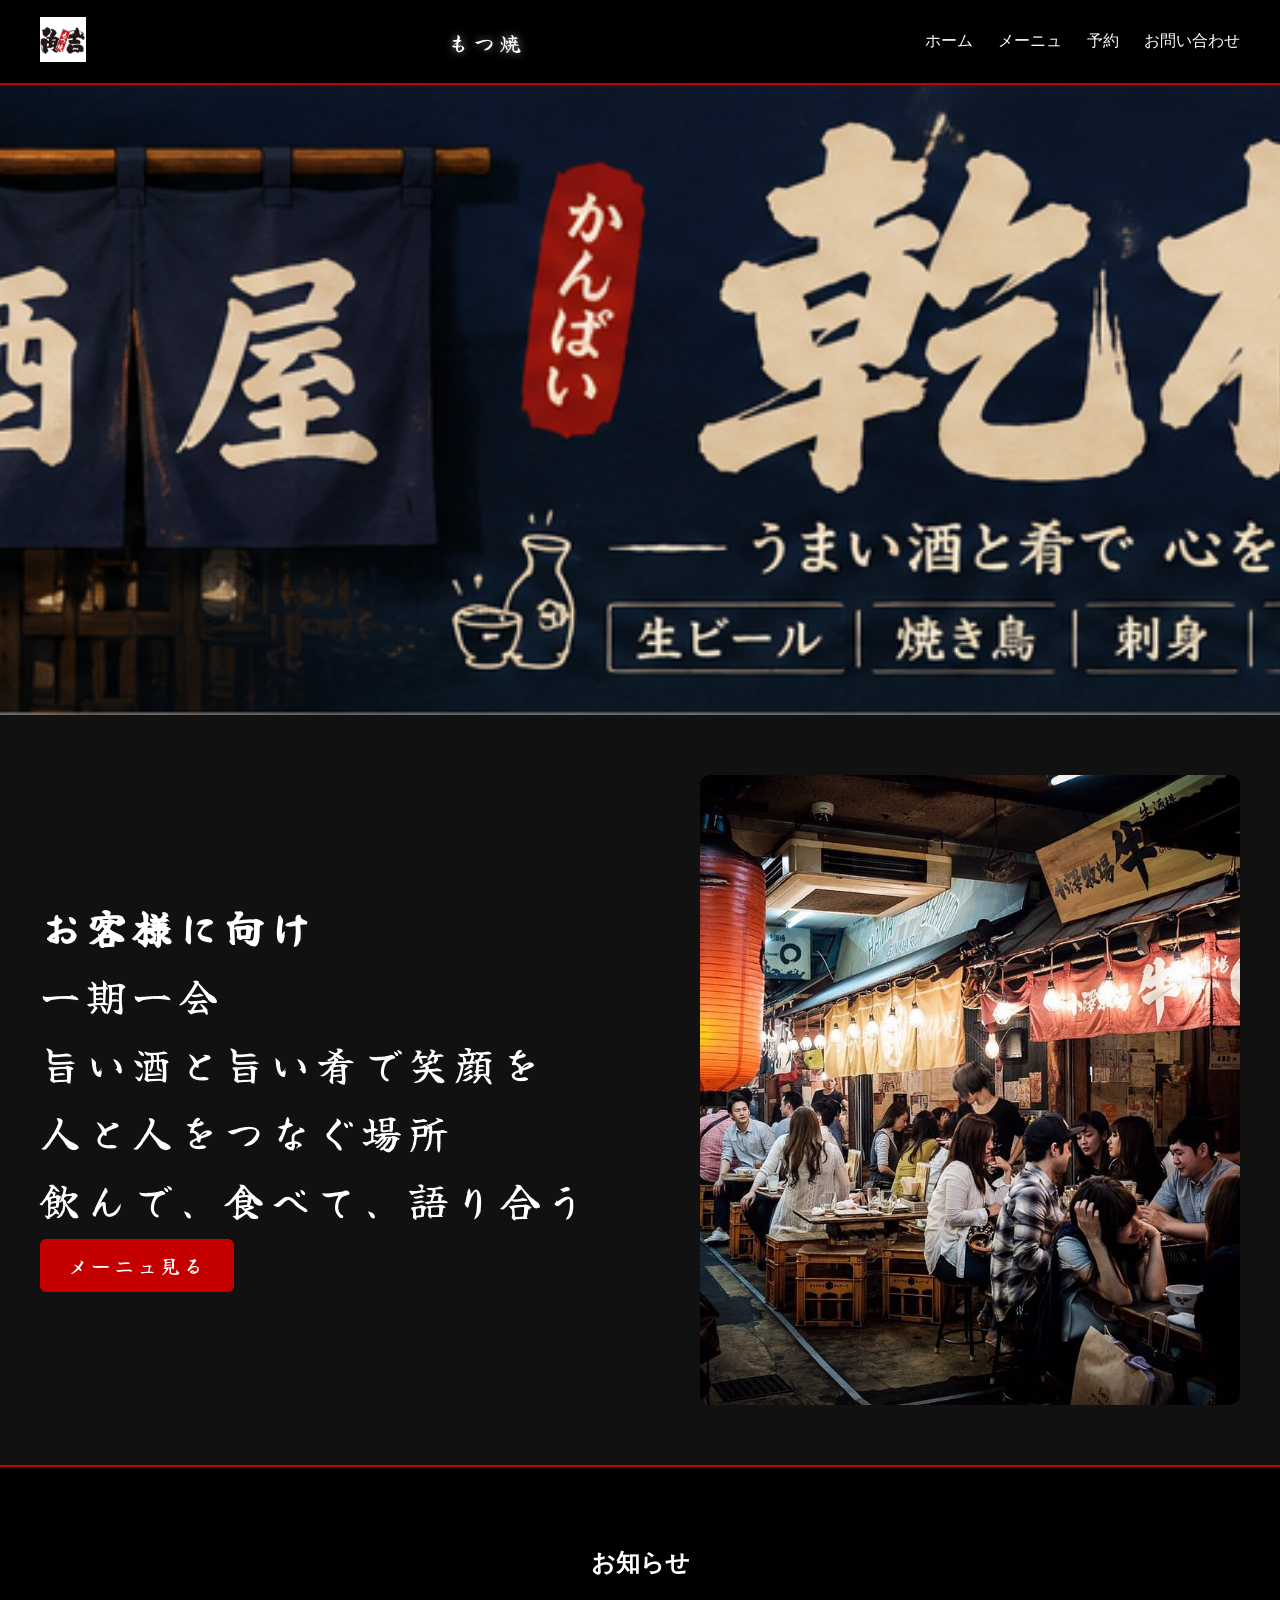
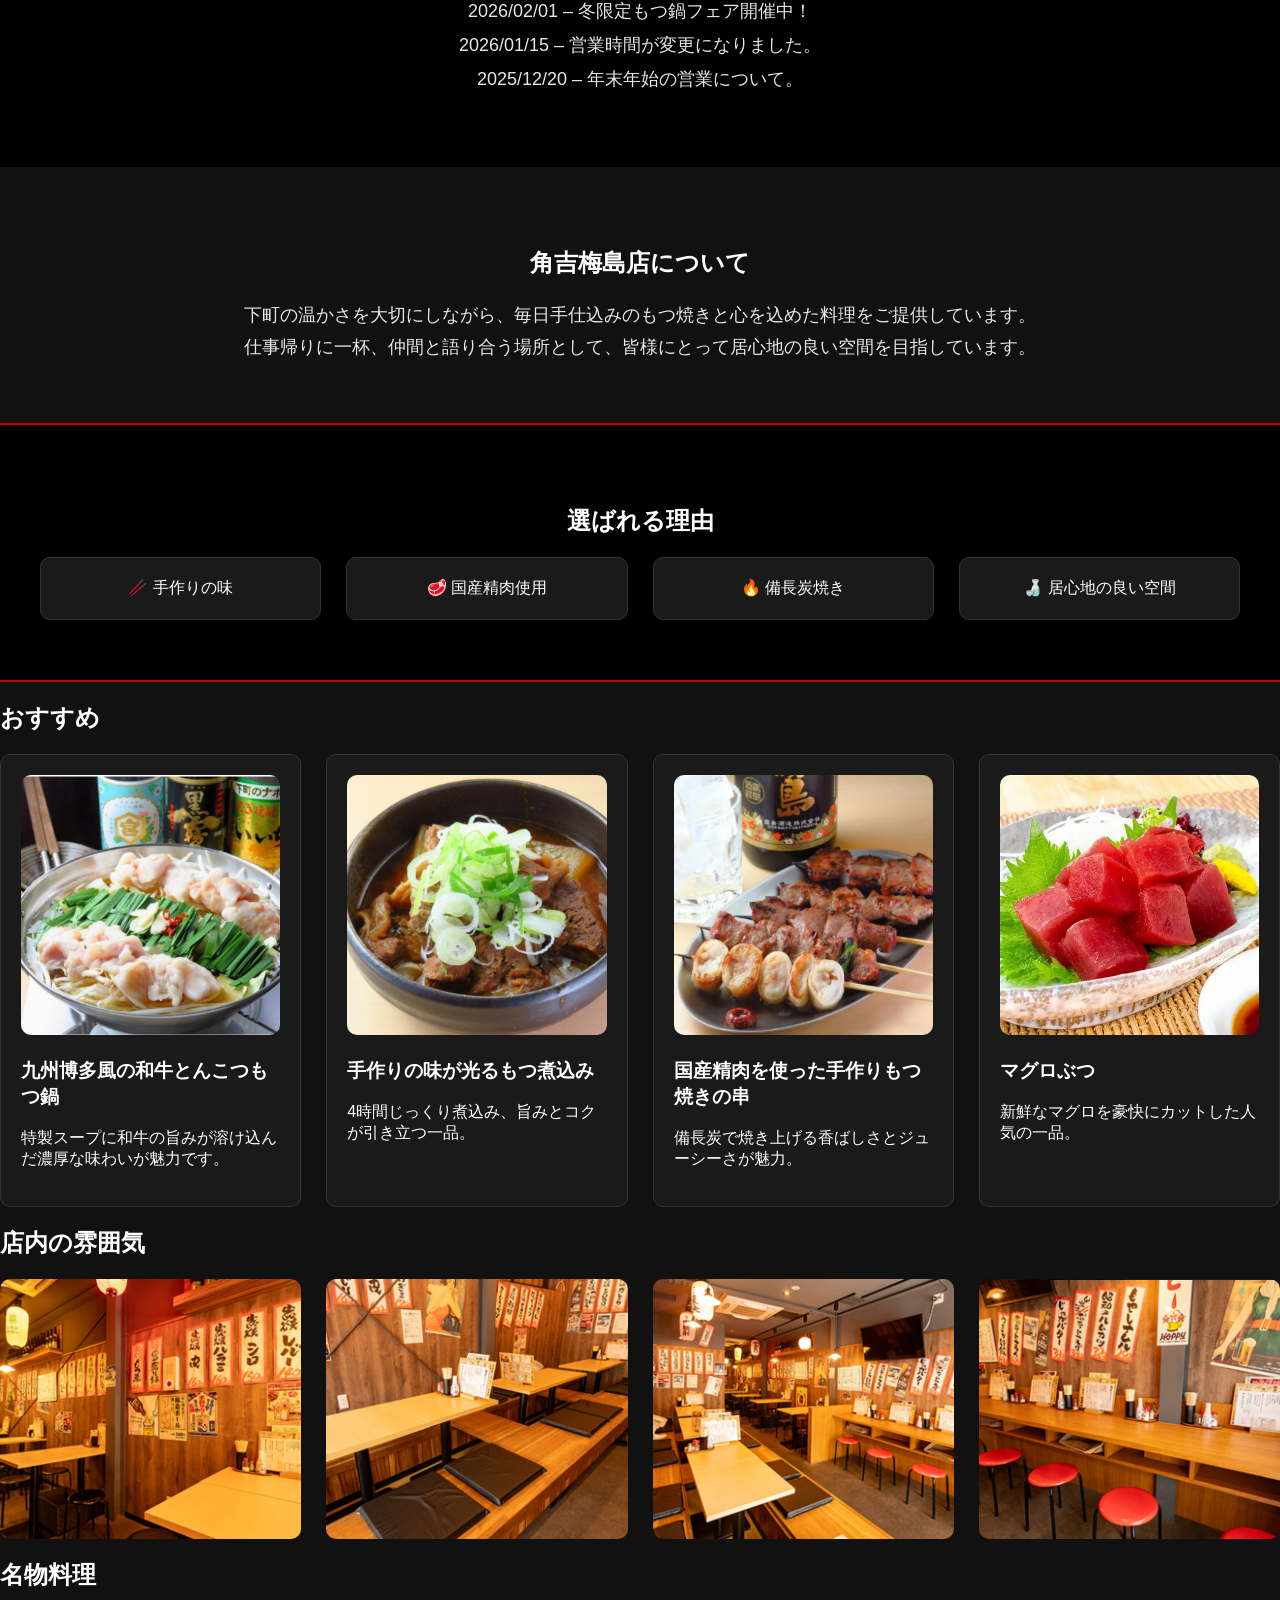
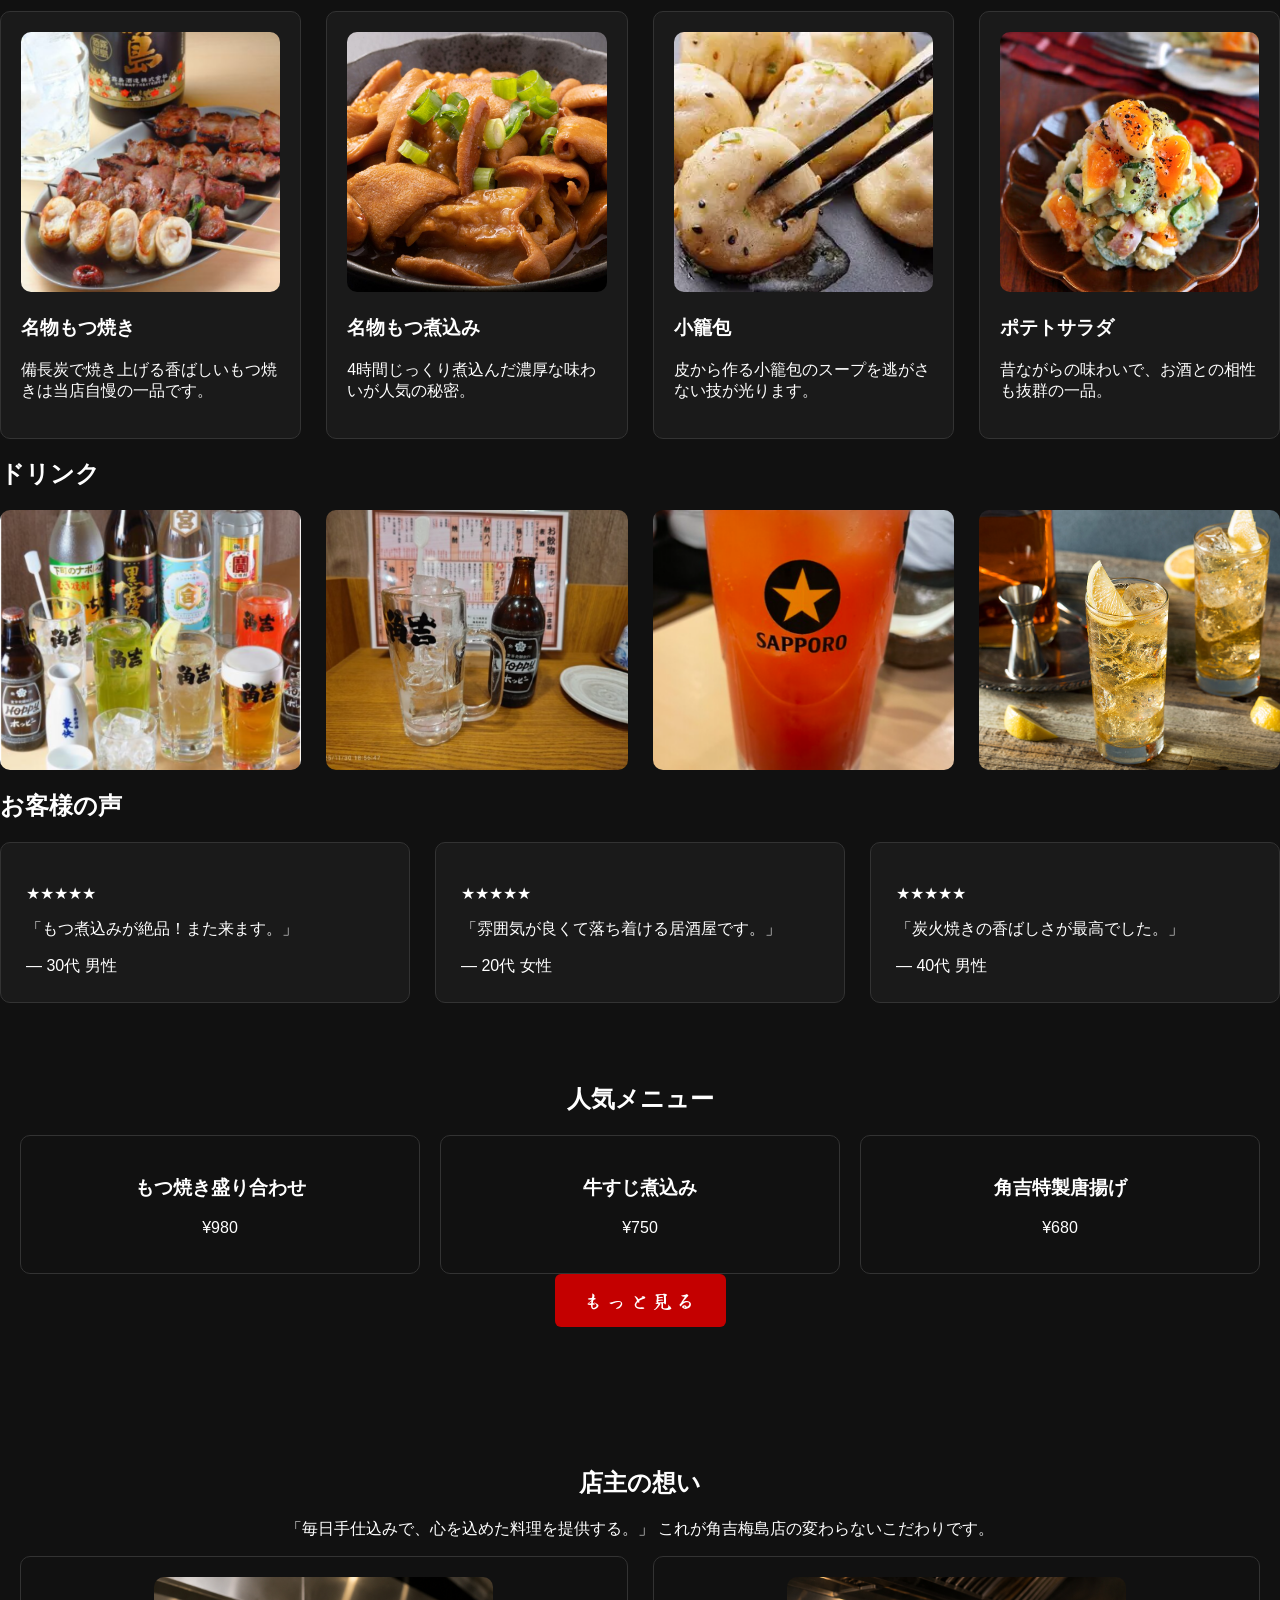
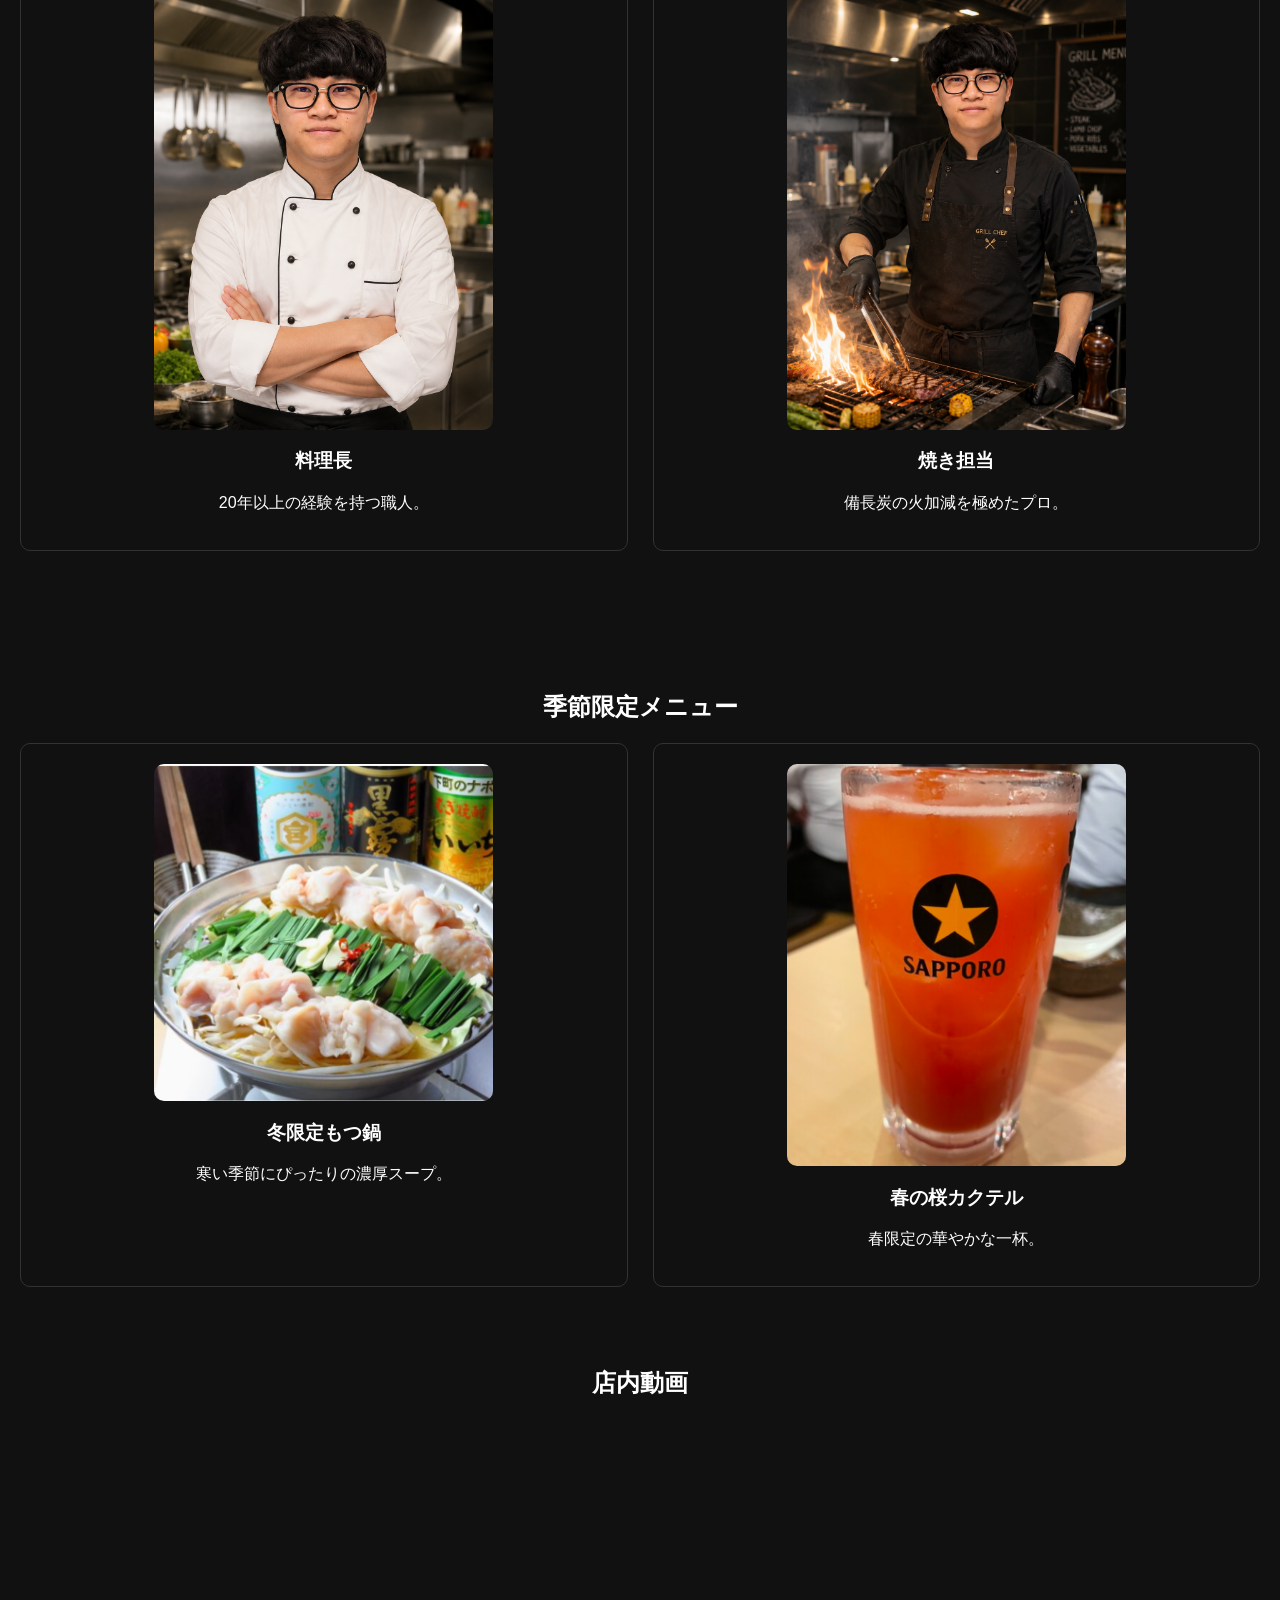
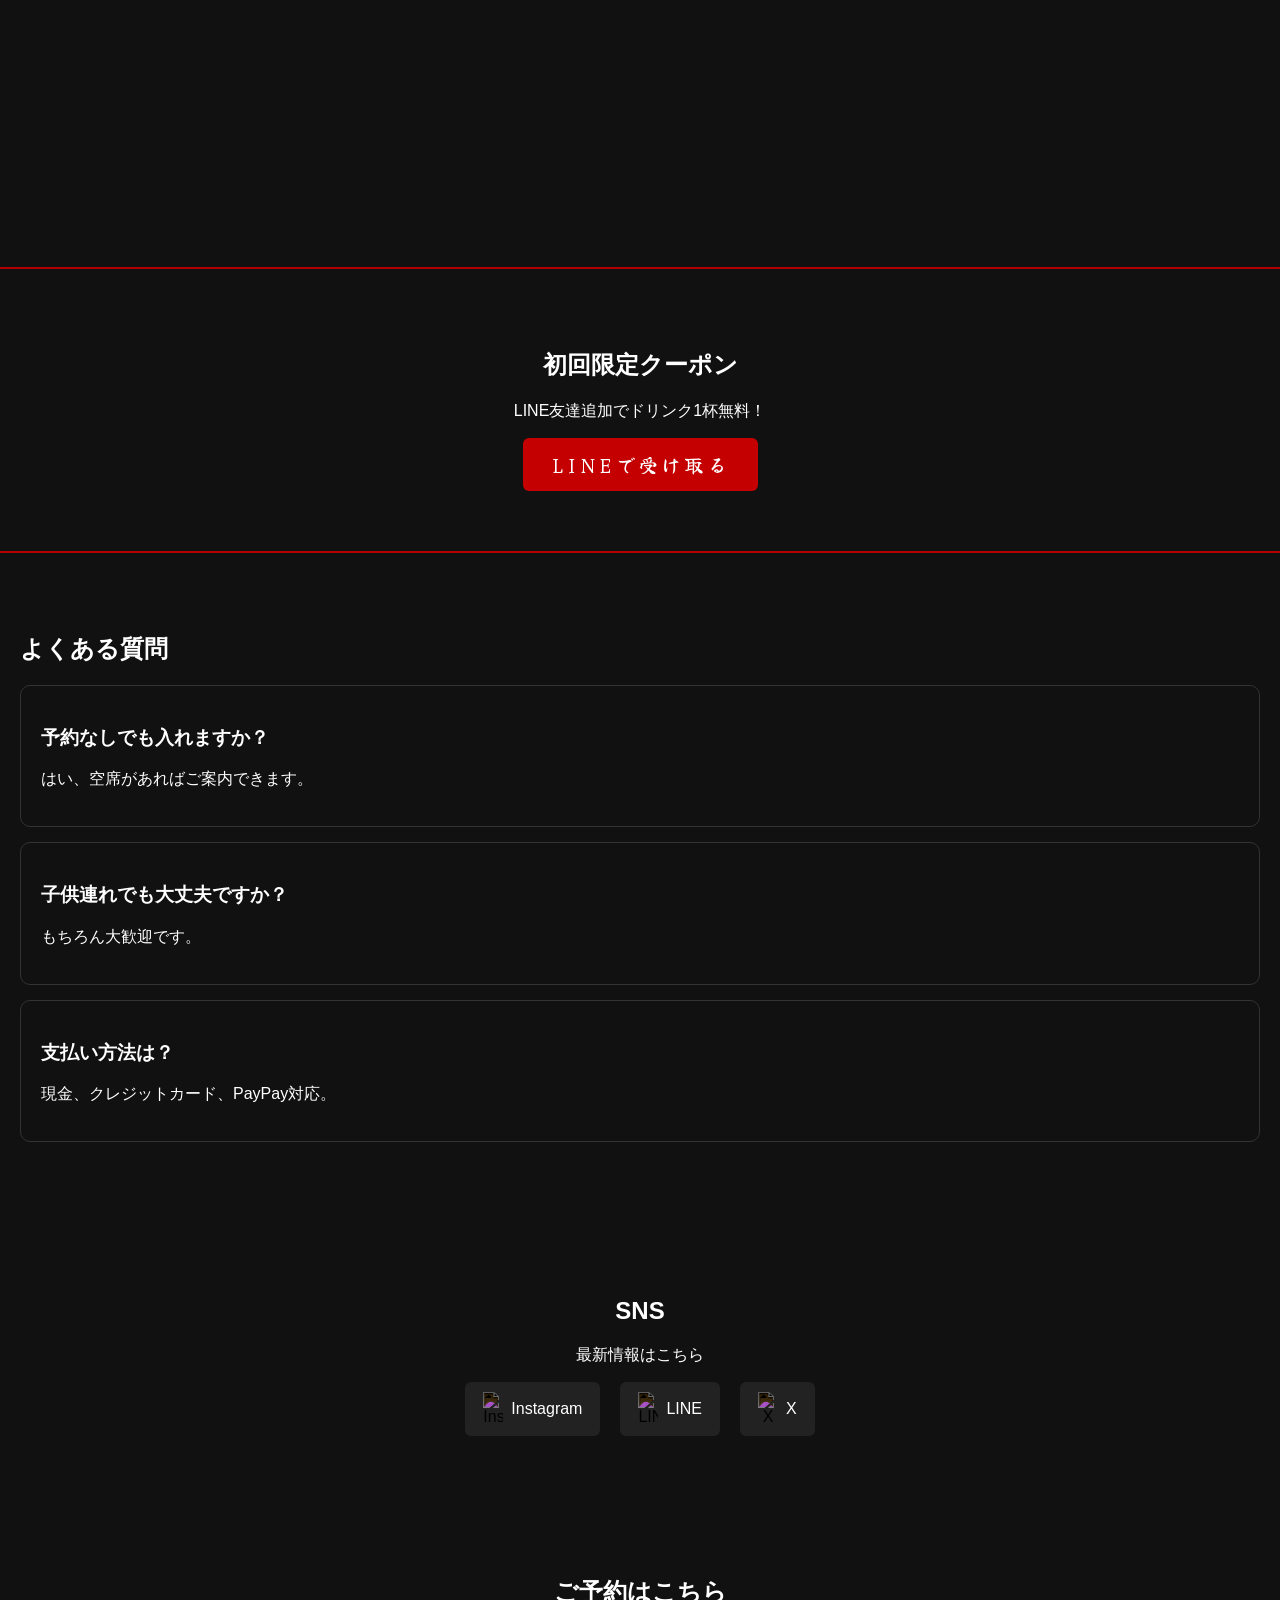
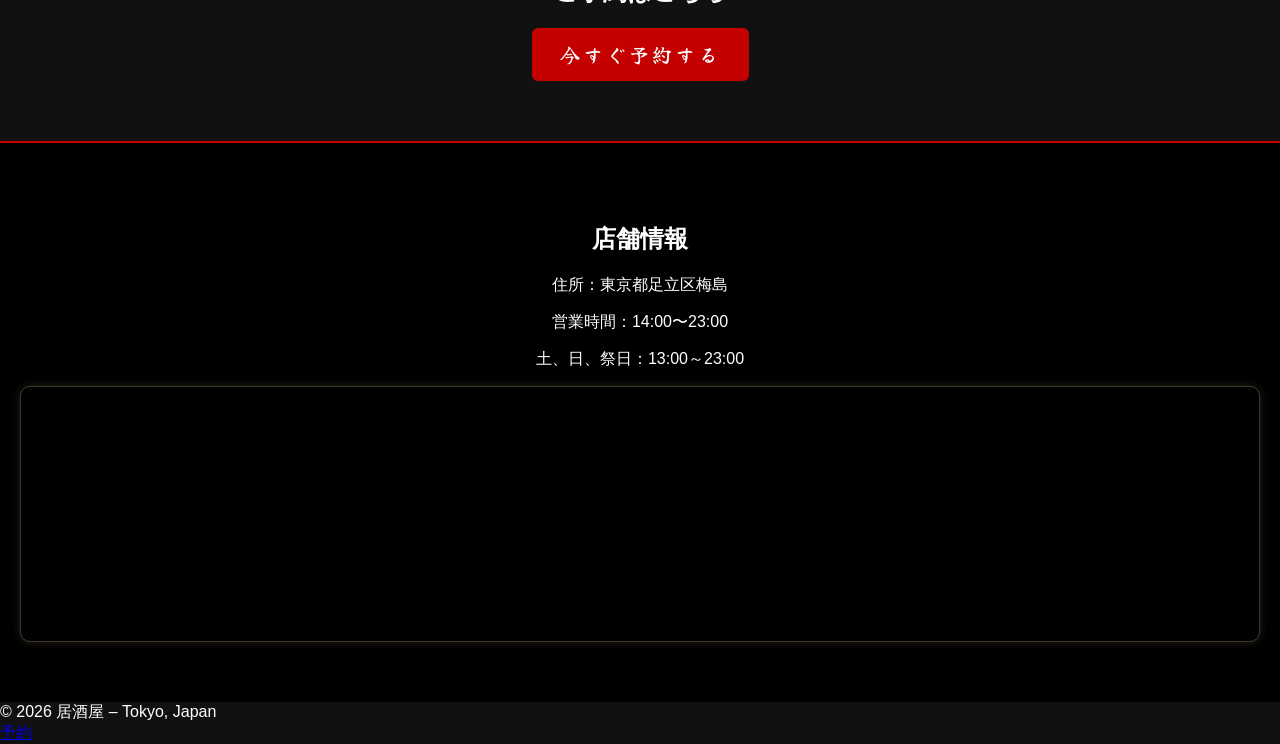
==== commit 74bd9d68: "update code" ====
--- a/index.html
+++ b/index.html
@@ -76,33 +76,37 @@
     </section>
 
     <!-- BEST SELLER -->
-    <section class="best-seller reveal">
+    <section class="signature reveal">
         <h2>おすすめ</h2>
-        <div class="grid">
-            <div class="card">
-                <img src="images/nabe.jpg">
-                <h3>九州博多風の和牛とんこつもつ鍋</h3>
-                <p>特製スープに和牛の旨みが溶け込んだ濃厚な味わいが魅力です。</p>
-            </div>
-
-            <div class="card">
-                <img src="images/gyusuzi.jpg">
-                <h3>手作りの味が光るもつ煮込み</h3>
-                <p>4時間じっくり煮込み、旨みとコクが引き立つ一品。</p>
-            </div>
-
-            <div class="card">
-                <img src="images/yaki.jpg">
-                <h3>国産精肉を使った手作りもつ焼きの串</h3>
-                <p>備長炭で焼き上げる香ばしさとジューシーさが魅力。</p>
-            </div>
-            <div class="card">
-                <img src="images/maguro_butsu.jpg">
-                <h3>マグロぶつ</h3>
-                <p>新鮮なマグロを豪快にカットした人気の一品。</p>
-            </div>
-        </div>
-    </section>
+            <div class="signature-grid">
+
+                <div class="sig-card">
+                    <img src="images/nabe.jpg">
+                    <h3>九州博多風の和牛とんこつもつ鍋</h3>
+                    <p>特製スープに和牛の旨みが溶け込んだ濃厚な味わいが魅力です。</p>
+                </div>
+
+                <div class="sig-card">
+                    <img src="images/gyusuzi.jpg">
+                    <h3>手作りの味が光るもつ煮込み</h3>
+                    <p>4時間じっくり煮込み、旨みとコクが引き立つ一品。</p>
+                </div>
+
+                <div class="sig-card">
+                    <img src="images/yaki.jpg">
+                    <h3>国産精肉を使った手作りもつ焼きの串</h3>
+                    <p>備長炭で焼き上げる香ばしさとジューシーさが魅力。</p>
+                </div>
+
+                <div class="sig-card">
+                    <img src="images/maguro_butsu.jpg">
+                    <h3>マグロぶつ</h3>
+                    <p>新鮮なマグロを豪快にカットした人気の一品。</p>
+                </div>
+
+            </div>
+    </section>
+
 
     <!-- INTERIOR PHOTOS -->
     <section class="interior reveal">
--- a/style.css
+++ b/style.css
@@ -186,13 +186,6 @@
     transform: translateY(-5px);
 }
 
-/* ===========================
-   人気メニュー
-=========================== */
-.best-seller {
-    padding: 60px;
-    text-align: center;
-}
 .grid {
     display: grid;
     grid-template-columns: repeat(auto-fit, minmax(260px, 1fr));
@@ -215,10 +208,11 @@
 =========================== */
 .card img {
     width: 100%;
-    height: 180px;
+    height: 260px;
     object-fit: cover;
     border-radius: 10px;
 }
+
 
 /* ===========================
    内観 / 看板料理 / ドリンク
@@ -336,9 +330,13 @@
     border: 1px solid #333;
 }
 .season-card img {
-    width: 100%;
-    border-radius: 10px;
-}
+    width: 60%;
+    height: auto;
+    display: block;
+    margin: 0 auto 15px;
+    border-radius: 10px;
+}
+
 
 /* ===========================
    動画セクション
@@ -638,3 +636,7 @@
     pointer-events: none;
 }
 
+.best-seller .sig-card img {
+    height: 260px !important;
+    object-fit: cover !important;
+}
--- a/mobile.css
+++ b/mobile.css
@@ -153,13 +153,13 @@
         gap: 15px;
     }
 
-    .card img,
     .sig-card img,
     .drink-grid img,
     .interior-grid img,
     .season-card img {
         height: 180px;
     }
+
 
     /* ===========================
        動画セクション（高さ調整）
@@ -611,14 +611,13 @@
         max-width: none !important;
     }
 }
-/* ⭐ Bong bóng Yoyaku nổi góc dưới bên phải */
 .yoyaku-bubble {
     position: fixed;
     bottom: 20px;
     right: 20px;
     width: 65px;
     height: 65px;
-    background: #b30000; /* đỏ Nhật */
+    background: #b30000;
     color: #fff;
     border-radius: 50%;
     display: flex;
@@ -634,15 +633,28 @@
     transition: transform 0.2s, background 0.2s;
 }
 
-/* Hover (nếu user chạm giữ) */
 .yoyaku-bubble:active {
     transform: scale(1.05);
     background: #8a0000;
 }
 
-/* Chỉ hiện trên mobile */
 @media (min-width: 769px) {
     .yoyaku-bubble {
         display: none;
     }
 }
+@media (max-width: 768px) {
+    .season-card img {
+        width: 60% !important;
+        height: auto !important;
+        margin: 0 auto 10px !important;
+        display: block;
+    }
+}
+@media (max-width: 768px) {
+    .best-seller .sig-card img {
+        height: 180px !important;
+        object-fit: cover !important;
+    }
+}
+
